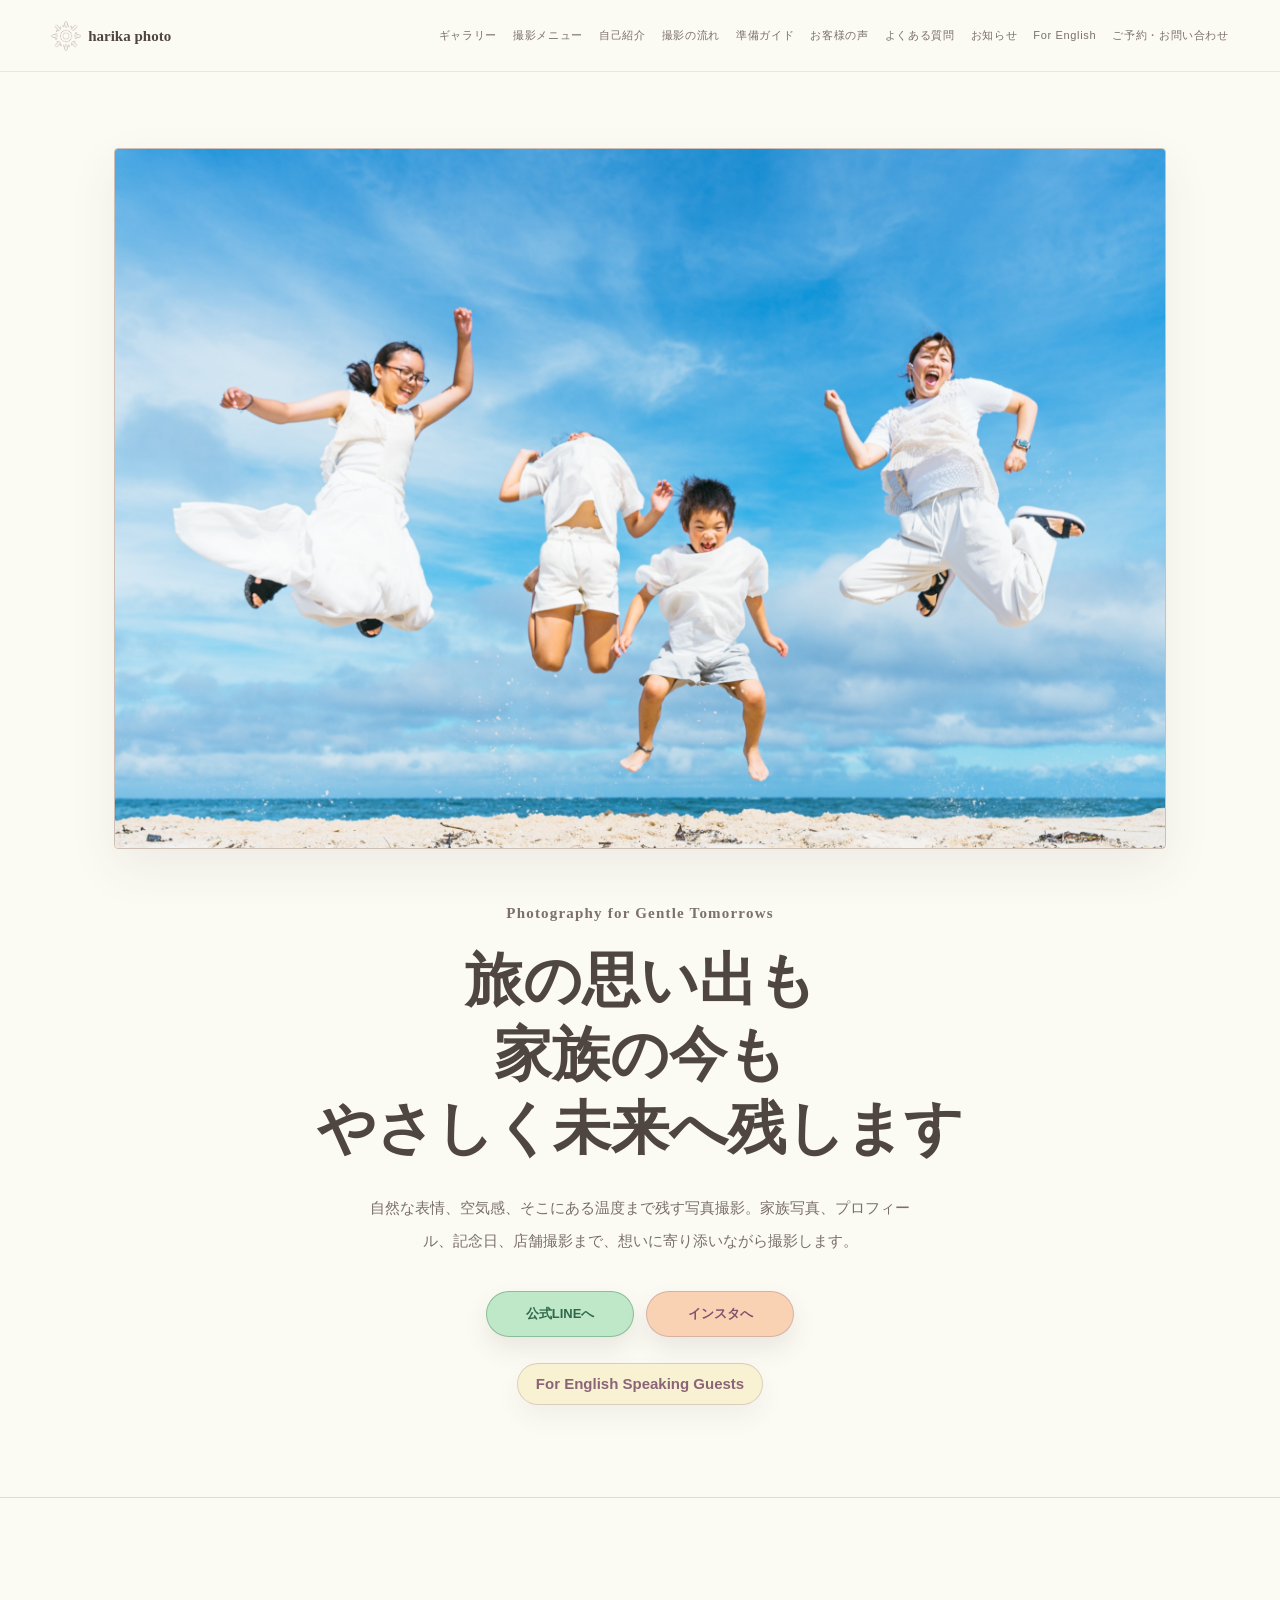
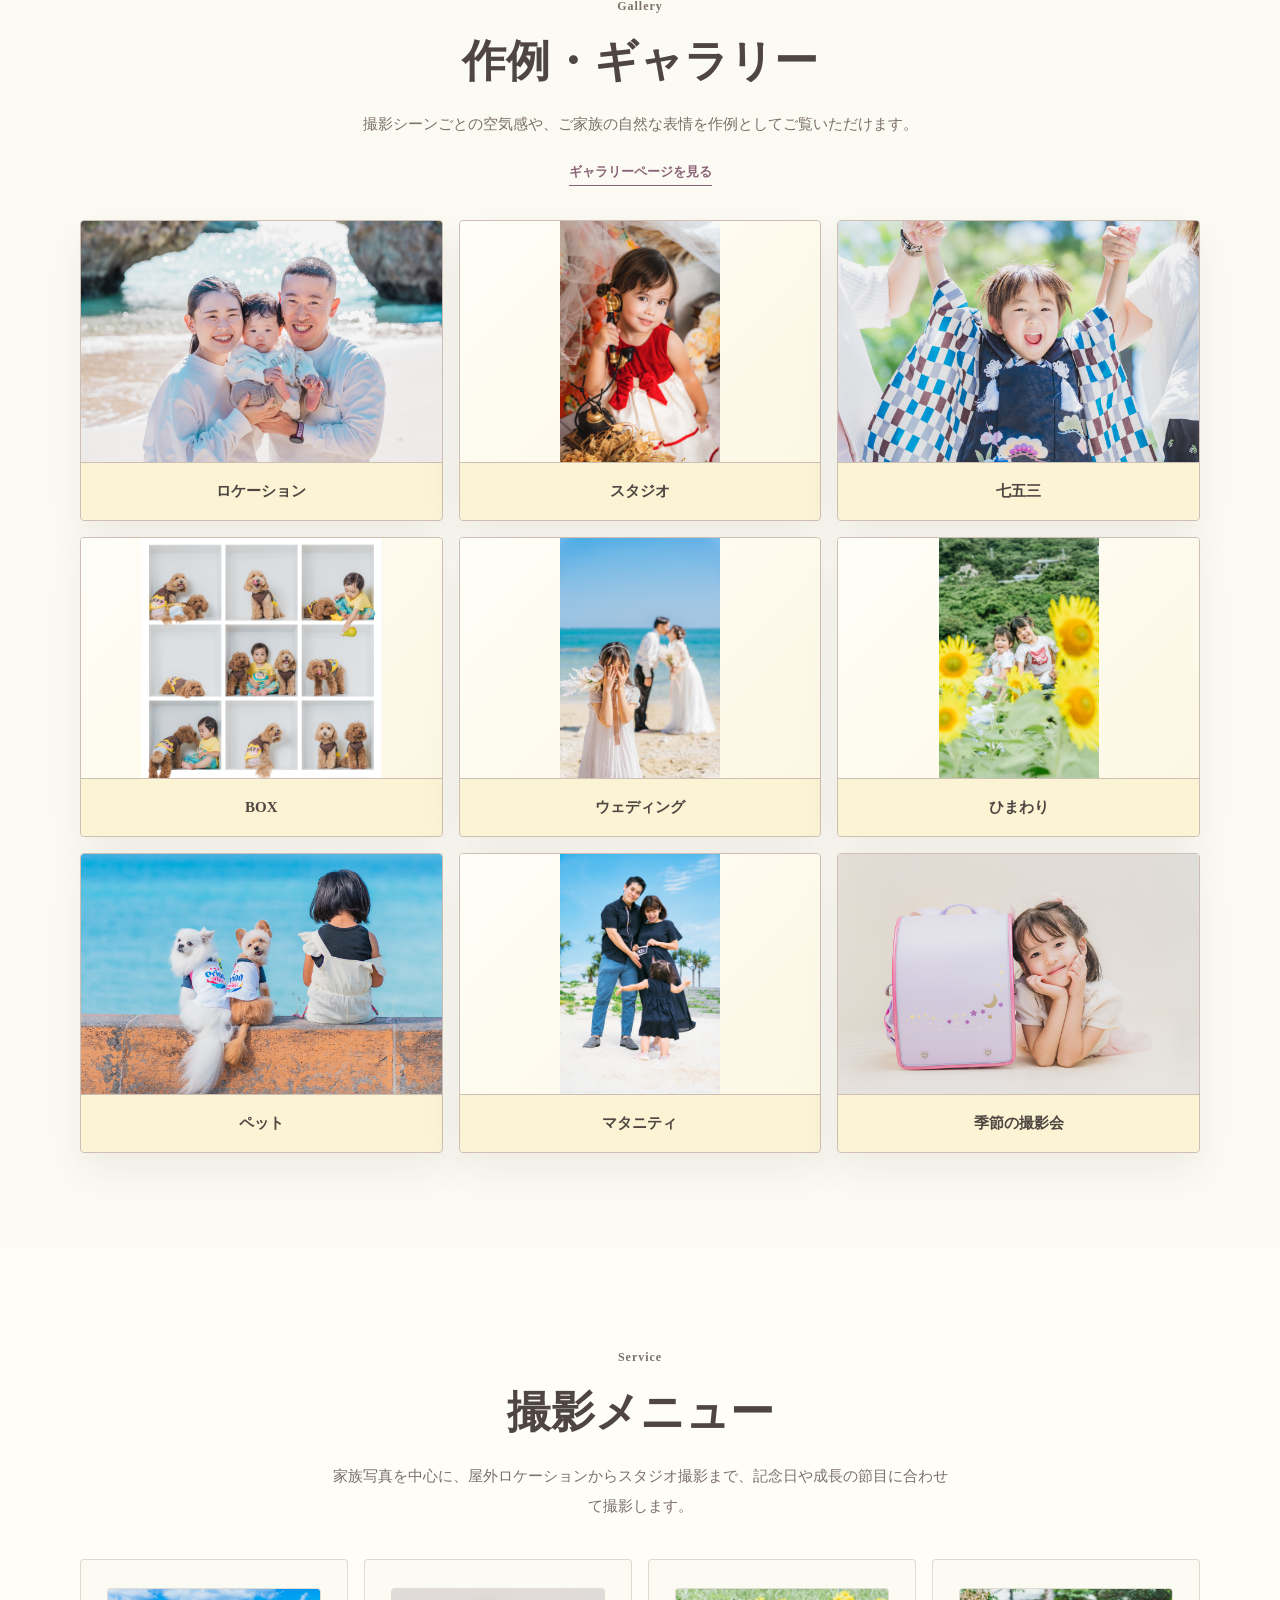
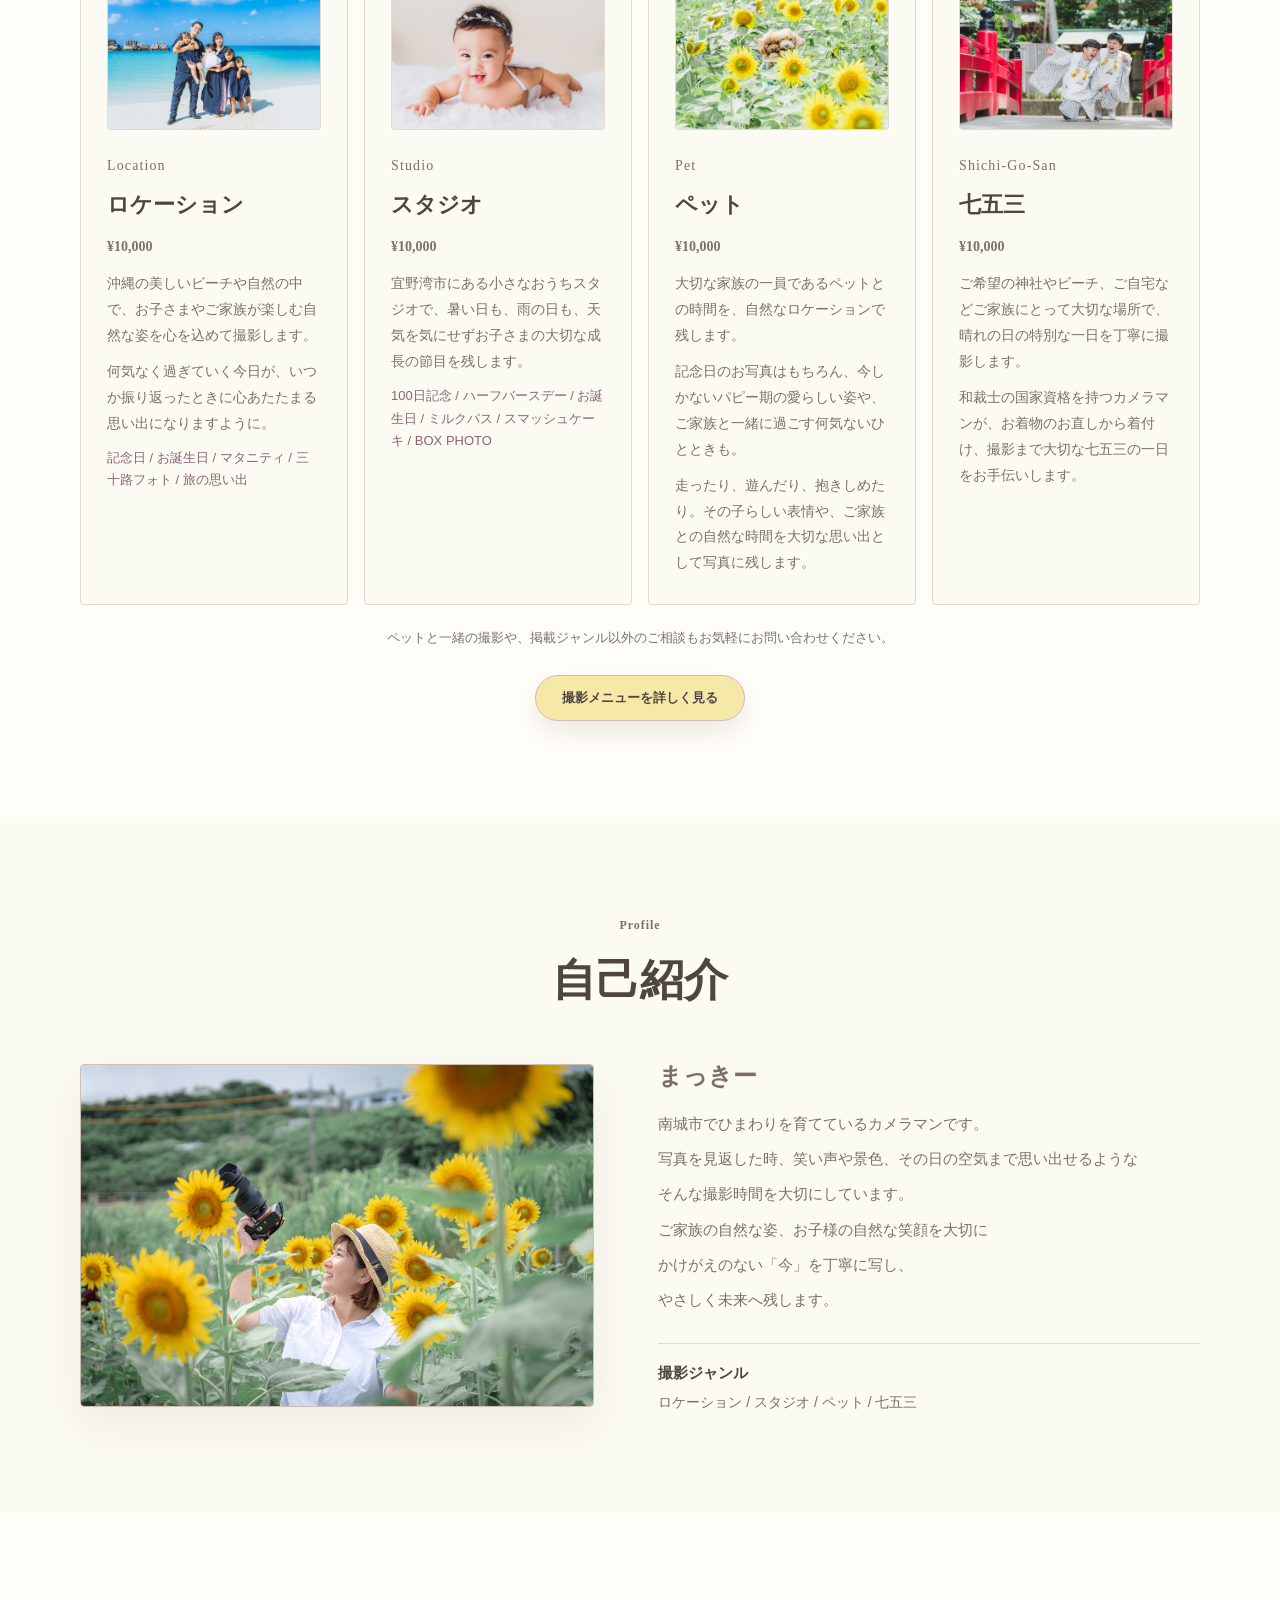
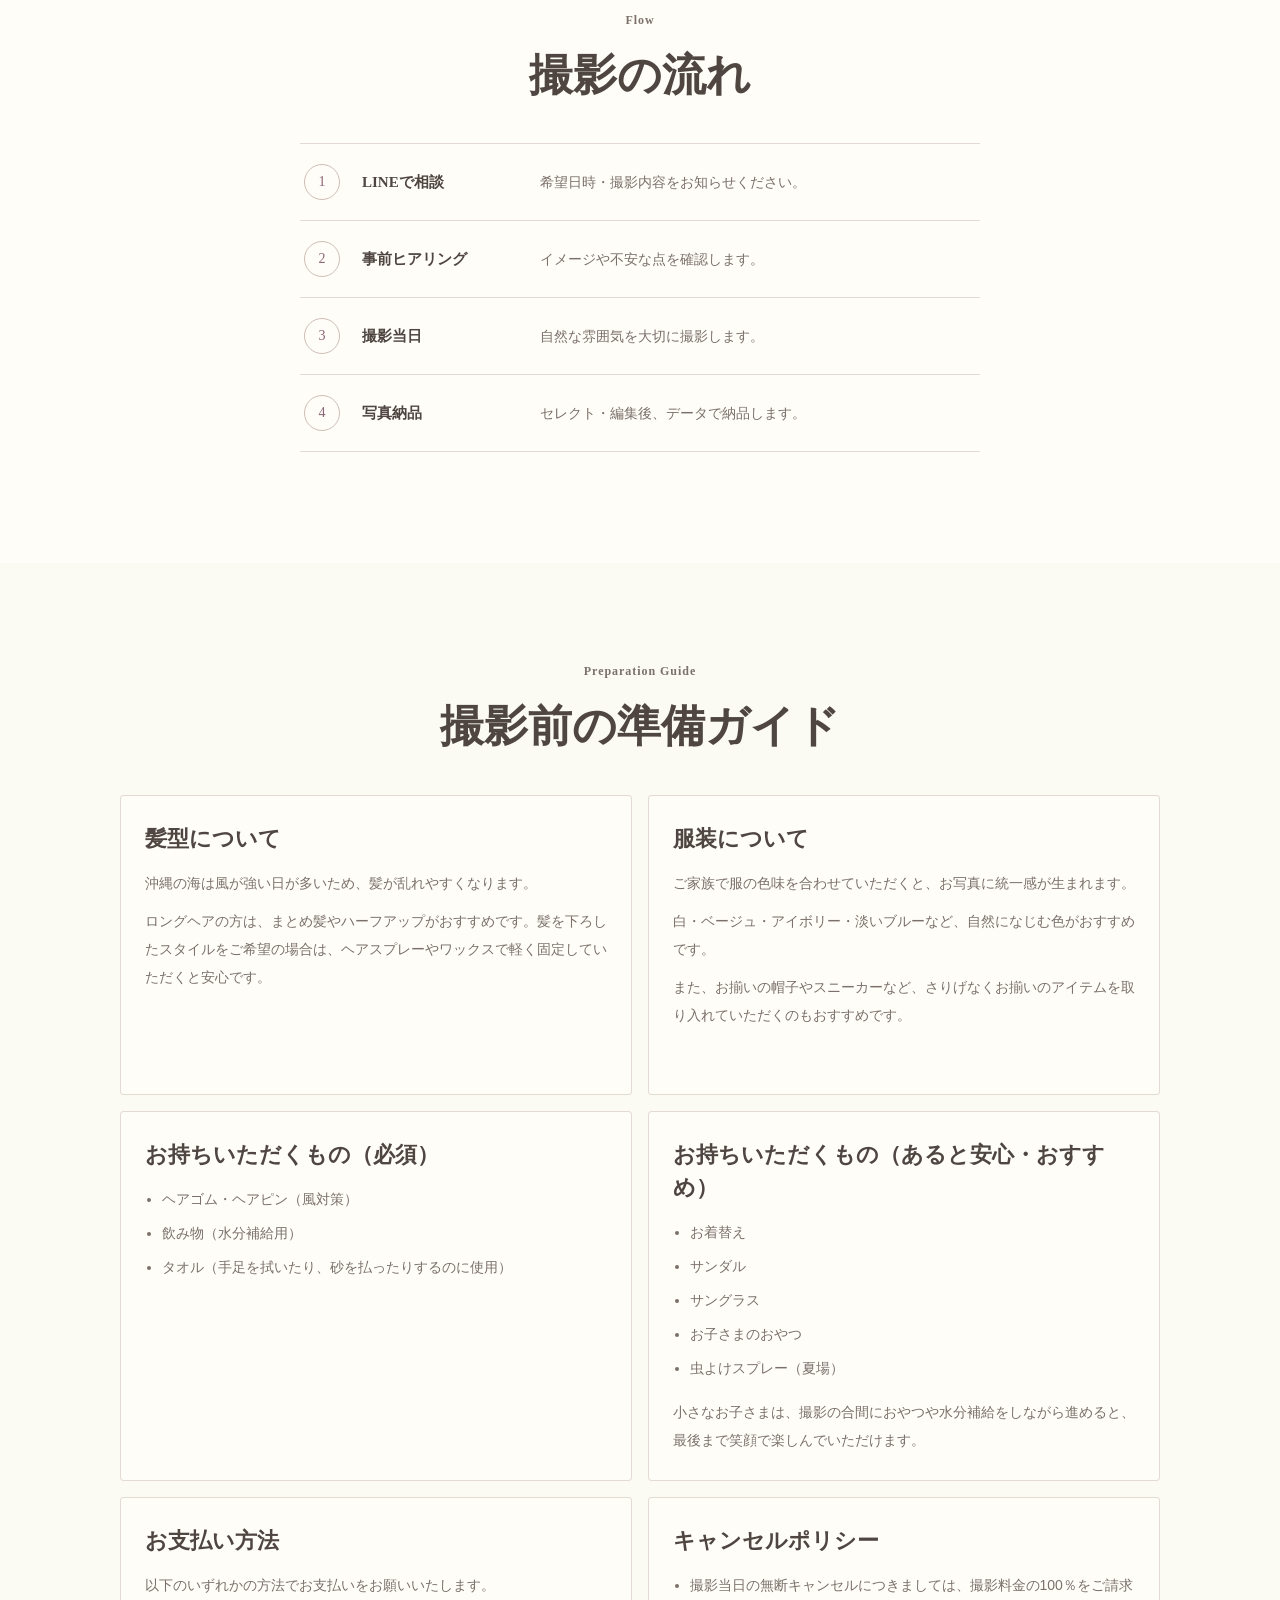
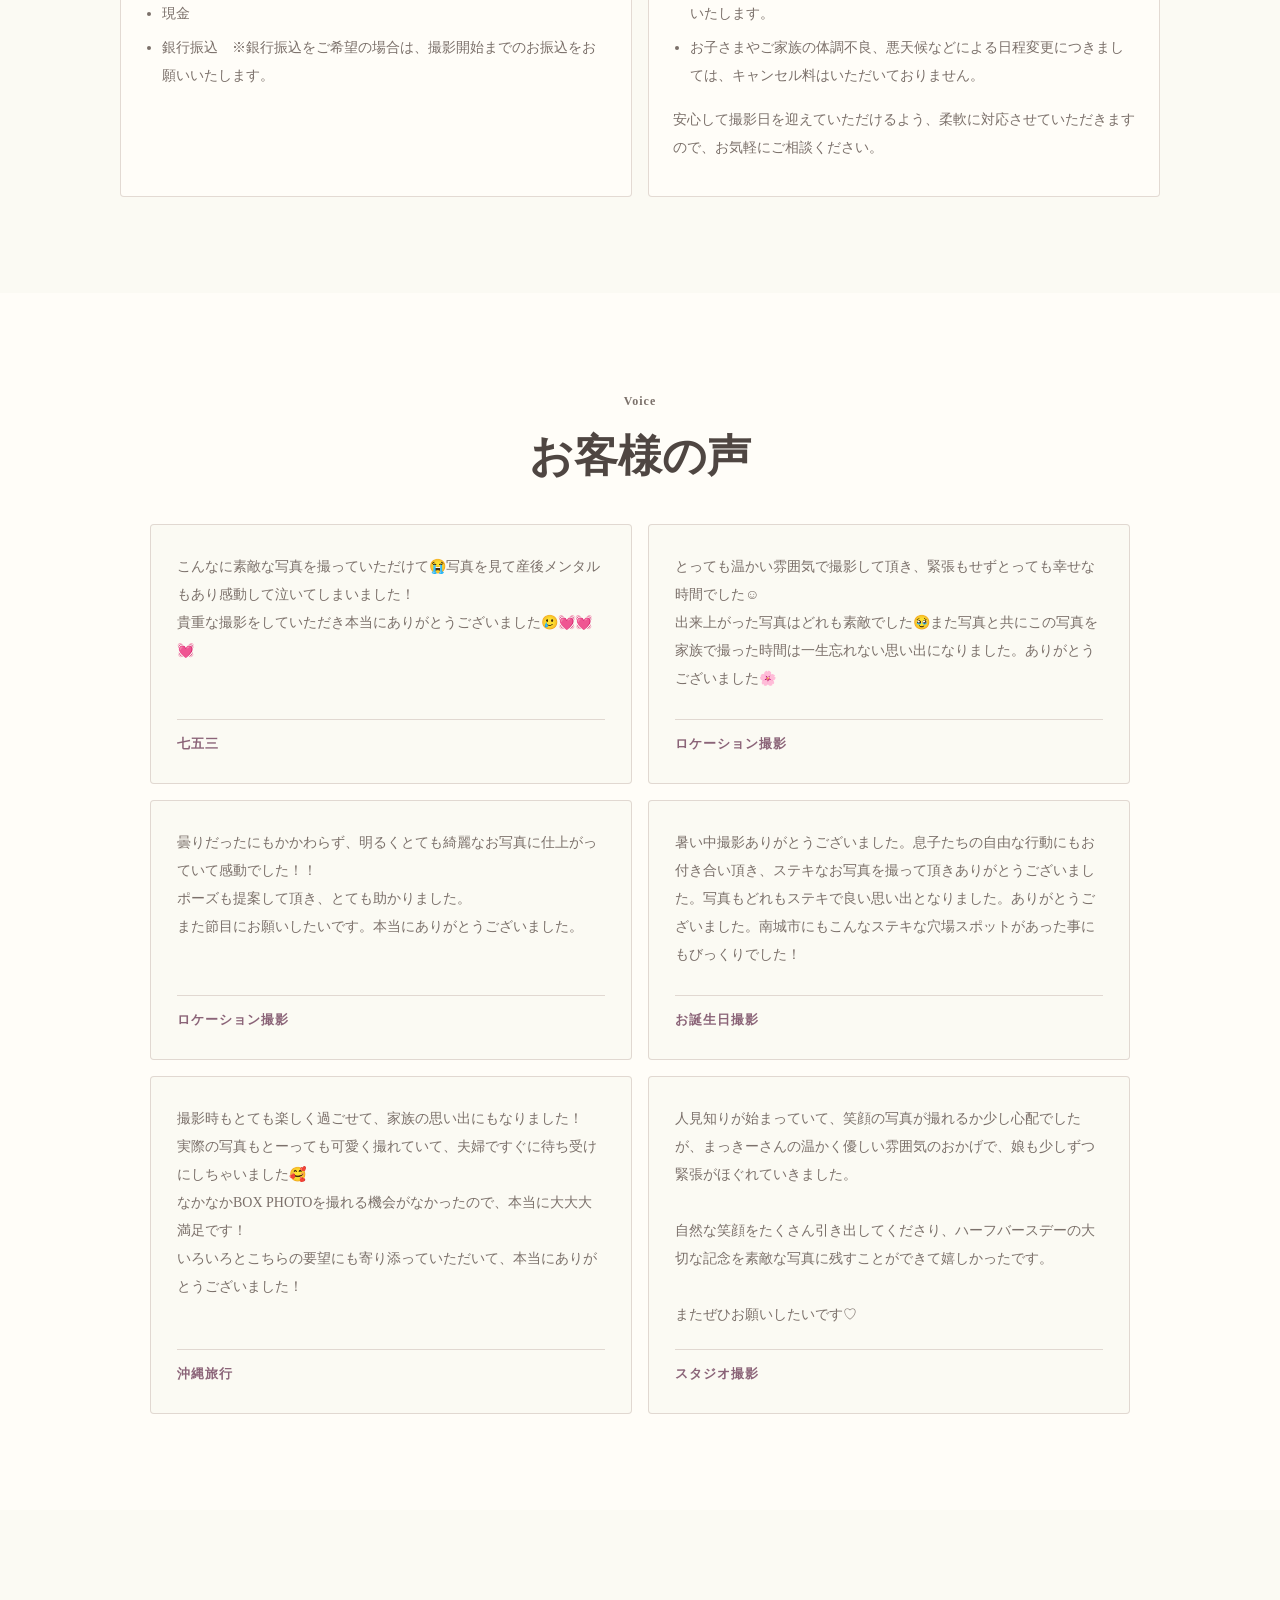
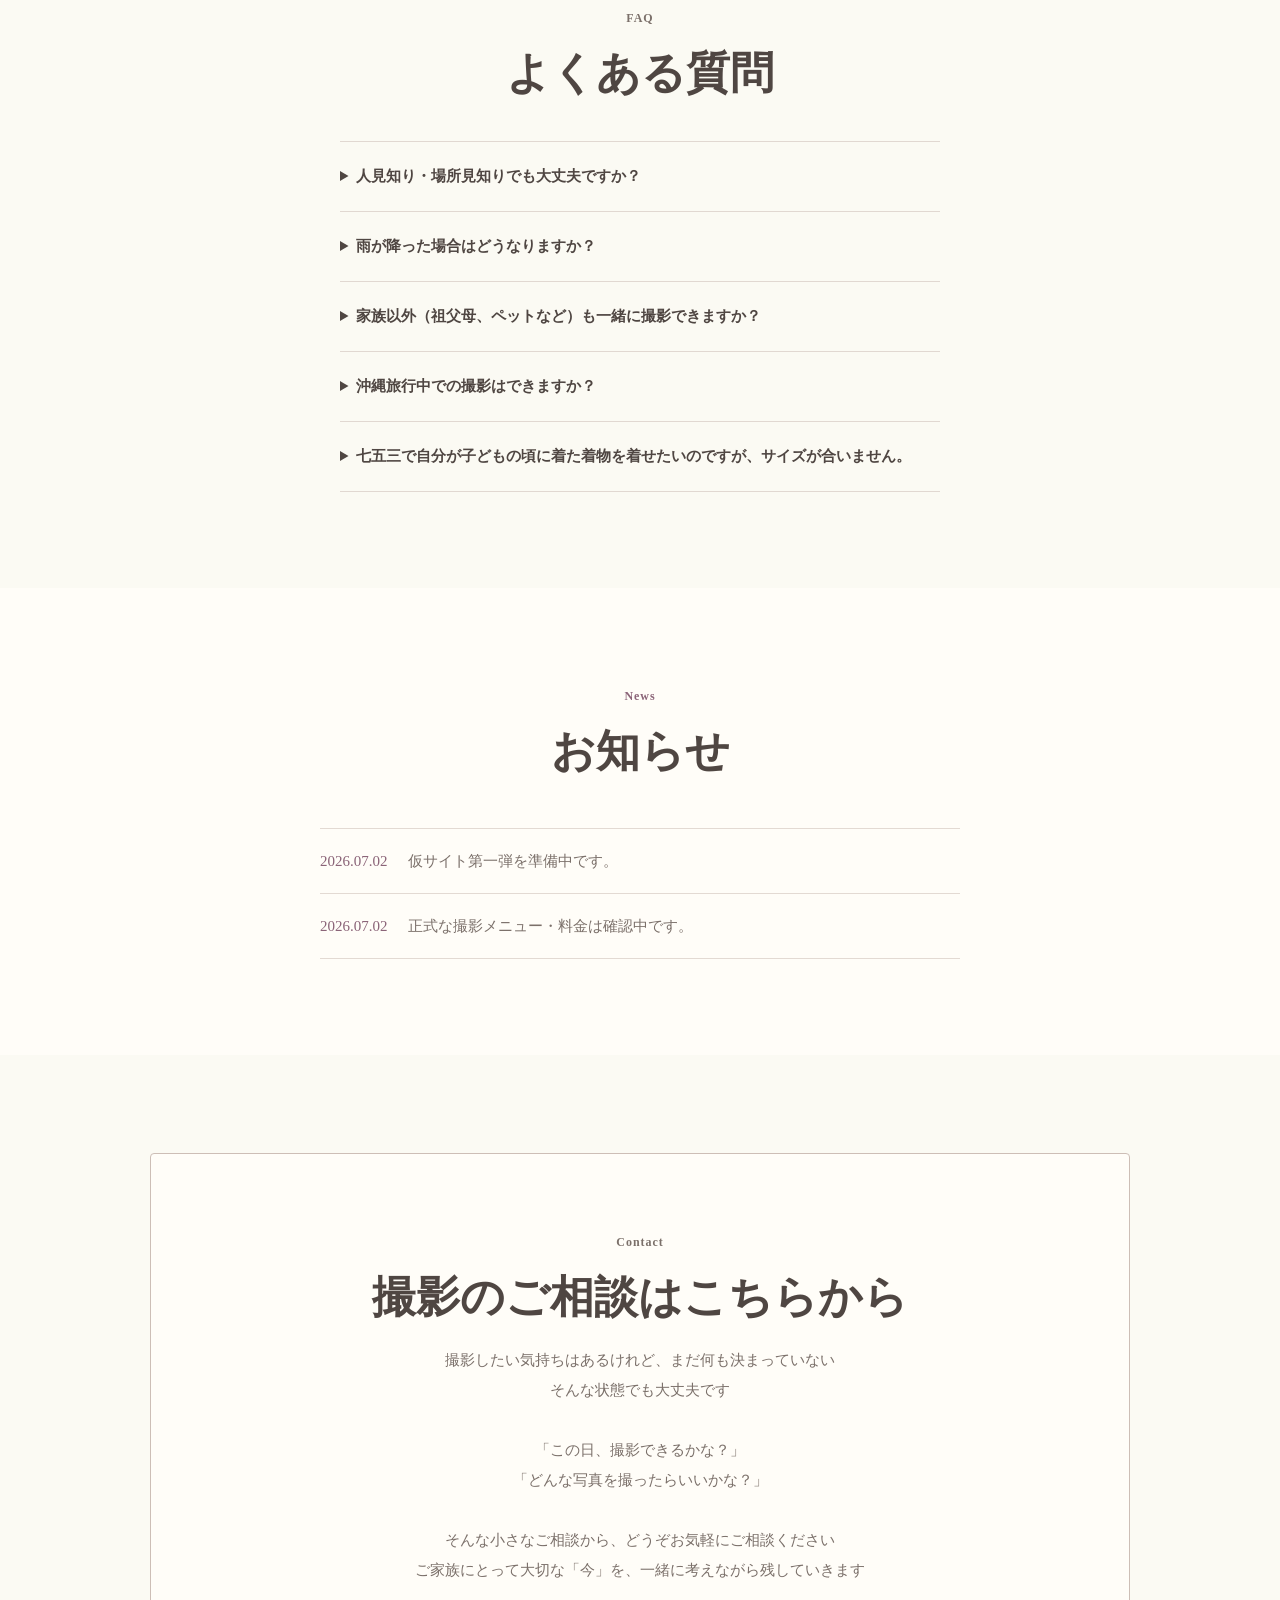
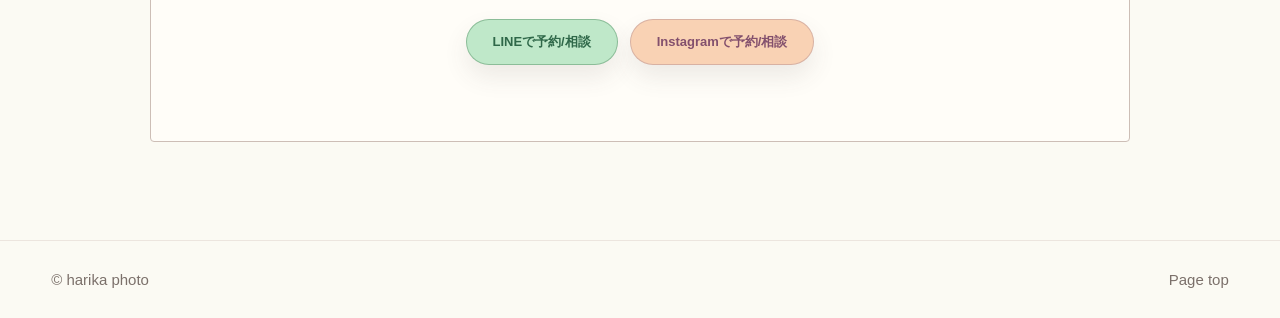
==== index.html @ 864b994b "Refine mobile gallery card shadow" ====
<!DOCTYPE html>
<html lang="ja">
  <head>
    <meta charset="UTF-8" />
    <meta name="viewport" content="width=device-width, initial-scale=1.0" />
    <meta name="description" content="まっきーは、自然な表情と空気感を大切に残すフォトグラファーの仮サイトです。" />
    <meta name="robots" content="noindex, nofollow, noarchive" />
    <title>harika photo | カメラマン仮サイト</title>
    <link rel="stylesheet" href="assets/css/style.css?v=gallery-shadow-20260727" />
  </head>
  <body>
    <header class="site-header">
      <a class="brand" href="index.html" aria-label="トップページへ"><img class="brand-logo" src="assets/images/harika-photo-mark-centered.png" alt="" /><span>harika photo</span></a>
      <button class="nav-toggle" type="button" aria-expanded="false" aria-controls="site-nav"><span></span><span></span></button>
      <nav class="site-nav" id="site-nav">
        <a href="#gallery">ギャラリー</a><a href="#service">撮影メニュー</a><a href="#profile">自己紹介</a><a href="#flow">撮影の流れ</a><a href="#preparation">準備ガイド</a><a href="#voices">お客様の声</a><a href="#faq">よくある質問</a><a href="#news">お知らせ</a><a href="english.html">For English</a><a href="#contact">ご予約・お問い合わせ</a>
      </nav>
    </header>
    <main>
      <section class="hero" id="top">
        <div class="hero-copy">
          <p class="eyebrow">Photography for Gentle Tomorrows</p>
          <h1>旅の思い出も<br />家族の今も<br />やさしく未来へ残します</h1>
          <p>自然な表情、空気感、そこにある温度まで残す写真撮影。家族写真、プロフィール、記念日、店舗撮影まで、想いに寄り添いながら撮影します。</p>
          <div class="hero-actions"><a class="button line-button" href="#contact">公式LINEへ</a><a class="button instagram-button" href="gallery.html">インスタへ</a></div>
          <a class="hero-language-link" href="english.html">For English Speaking Guests</a>
        </div>
        <div class="hero-visual" aria-label="家族が海辺でジャンプしている写真"><div class="photo-frame main-photo"><img class="hero-photo" src="assets/images/hero-top.jpg" alt="青空の下、海辺で家族がジャンプしている写真" /><div class="hero-welcome" aria-hidden="true"><p>harika photoへようこそ</p><span>Welcome to harika photo</span></div></div></div>
      </section>
      <section class="section gallery-preview" id="gallery" aria-labelledby="gallery-title"><div class="gallery-copy"><p class="eyebrow">Gallery</p><h2 id="gallery-title">作例・ギャラリー</h2><p>撮影シーンごとの空気感や、ご家族の自然な表情を作例としてご覧いただけます。</p><a class="text-link" href="gallery.html">ギャラリーページを見る</a></div><div class="gallery-carousel"><button class="carousel-button carousel-button-prev" type="button" aria-label="前の作例を見る" data-gallery-prev><span aria-hidden="true"></span></button><div class="gallery-grid" data-gallery-carousel><article class="gallery-card"><div class="gallery-photo"><img src="assets/images/gallery-location-01.jpg" alt="海辺で家族が寄り添っているロケーション撮影の作例写真" width="1200" height="800" loading="lazy" decoding="async" /></div><p class="gallery-card-label">ロケーション</p></article><article class="gallery-card"><div class="gallery-photo"><img src="assets/images/gallery-studio-01.jpg" alt="スタジオで子どもが赤い衣装を着て電話を持っている作例写真" width="800" height="1200" loading="lazy" decoding="async" /></div><p class="gallery-card-label">スタジオ</p></article><article class="gallery-card"><div class="gallery-photo"><img src="assets/images/gallery-shichigosan-01.jpg" alt="七五三の着物姿の子どもが笑っている作例写真" width="1200" height="800" loading="lazy" decoding="async" /></div><p class="gallery-card-label">七五三</p></article><article class="gallery-card"><div class="gallery-photo"><img src="assets/images/gallery-box-01.jpg" alt="BOX PHOTOで子どもと犬が並んでいる作例写真" width="1200" height="1200" loading="lazy" decoding="async" /></div><p class="gallery-card-label">BOX</p></article><article class="gallery-card"><div class="gallery-photo"><img src="assets/images/gallery-wedding-01.jpg" alt="海辺でウェディング撮影をしている作例写真" width="800" height="1200" loading="lazy" decoding="async" /></div><p class="gallery-card-label">ウェディング</p></article><article class="gallery-card"><div class="gallery-photo"><img src="assets/images/gallery-sunflower-01.jpg" alt="ひまわり畑で子どもたちが笑っている作例写真" width="800" height="1200" loading="lazy" decoding="async" /></div><p class="gallery-card-label">ひまわり</p></article><article class="gallery-card"><div class="gallery-photo"><img src="assets/images/gallery-pet-01.jpg" alt="海辺で子どもと犬が並んでいるペット撮影の作例写真" width="1200" height="800" loading="lazy" decoding="async" /></div><p class="gallery-card-label">ペット</p></article><article class="gallery-card"><div class="gallery-photo"><img src="assets/images/gallery-maternity-01.jpg" alt="海辺で家族がマタニティフォトを撮影している作例写真" width="800" height="1200" loading="lazy" decoding="async" /></div><p class="gallery-card-label">マタニティ</p></article><article class="gallery-card"><div class="gallery-photo"><img src="assets/images/gallery-season-01.jpg" alt="ランドセルと一緒に子どもが写っている季節の撮影会の作例写真" width="1200" height="800" loading="lazy" decoding="async" /></div><p class="gallery-card-label">季節の撮影会</p></article></div><button class="carousel-button carousel-button-next" type="button" aria-label="次の作例を見る" data-gallery-next><span aria-hidden="true"></span></button></div></section>
      <section class="section" id="service" aria-labelledby="service-title"><div class="section-heading narrow"><p class="eyebrow">Service</p><h2 id="service-title">撮影メニュー</h2><p>家族写真を中心に、屋外ロケーションからスタジオ撮影まで、記念日や成長の節目に合わせて撮影します。</p></div><div class="service-carousel"><button class="carousel-button carousel-button-prev" type="button" aria-label="前の撮影メニューを見る" data-carousel-prev><span aria-hidden="true"></span></button><div class="card-grid service-grid" data-service-carousel><article class="service-card"><div class="service-photo"><img src="assets/images/service-location.jpg" alt="沖縄の海辺で家族が並んでいるロケーション撮影の写真" width="1000" height="666" loading="lazy" decoding="async" /></div><p class="service-label">Location</p><h3>ロケーション</h3><p class="service-card-price">¥10,000</p><div class="service-card-copy"><p>沖縄の美しいビーチや自然の中で、お子さまやご家族が楽しむ自然な姿を心を込めて撮影します。</p><p>何気なく過ぎていく今日が、いつか振り返ったときに心あたたまる思い出になりますように。</p><p class="service-card-keywords">記念日 / お誕生日 / マタニティ / 三十路フォト / 旅の思い出</p></div></article><article class="service-card"><div class="service-photo"><img src="assets/images/service-studio.jpg" alt="白い背景で赤ちゃんが笑っているスタジオ撮影の写真" width="1000" height="666" loading="lazy" decoding="async" /></div><p class="service-label">Studio</p><h3>スタジオ</h3><p class="service-card-price">¥10,000</p><div class="service-card-copy"><p>宜野湾市にある小さなおうちスタジオで、暑い日も、雨の日も、天気を気にせずお子さまの大切な成長の節目を残します。</p><p class="service-card-keywords">100日記念 / ハーフバースデー / お誕生日 / ミルクバス / スマッシュケーキ / BOX PHOTO</p></div></article><article class="service-card"><div class="service-photo"><img src="assets/images/service-pet.jpg" alt="ひまわり畑で犬が寄り添っているペット撮影の写真" width="1000" height="666" loading="lazy" decoding="async" /></div><p class="service-label">Pet</p><h3>ペット</h3><p class="service-card-price">¥10,000</p><div class="service-card-copy"><p>大切な家族の一員であるペットとの時間を、自然なロケーションで残します。</p><p>記念日のお写真はもちろん、今しかないパピー期の愛らしい姿や、ご家族と一緒に過ごす何気ないひとときも。</p><p>走ったり、遊んだり、抱きしめたり。その子らしい表情や、ご家族との自然な時間を大切な思い出として写真に残します。</p></div></article><article class="service-card"><div class="service-photo"><img src="assets/images/service-shichigosan.jpg" alt="赤い橋で着物姿の子どもたちが笑っている七五三撮影の写真" width="1000" height="666" loading="lazy" decoding="async" /></div><p class="service-label">Shichi-Go-San</p><h3>七五三</h3><p class="service-card-price">¥10,000</p><div class="service-card-copy"><p>ご希望の神社やビーチ、ご自宅などご家族にとって大切な場所で、晴れの日の特別な一日を丁寧に撮影します。</p><p>和裁士の国家資格を持つカメラマンが、お着物のお直しから着付け、撮影まで大切な七五三の一日をお手伝いします。</p></div></article></div><button class="carousel-button carousel-button-next" type="button" aria-label="次の撮影メニューを見る" data-carousel-next><span aria-hidden="true"></span></button></div><p class="service-note">ペットと一緒の撮影や、掲載ジャンル以外のご相談もお気軽にお問い合わせください。</p><div class="section-action"><a class="button menu-detail-button" href="menu.html">撮影メニューを詳しく見る</a></div></section>
      <section class="section profile-section" id="profile" aria-labelledby="profile-title"><div class="section-heading narrow"><p class="eyebrow">Profile</p><h2 id="profile-title">自己紹介</h2></div><div class="profile-body"><div class="soft-image profile-photo"><img src="assets/images/profile-photo.jpg" alt="ひまわり畑でカメラを構えるまっきーさん" /></div><div class="profile-copy"><p class="profile-name">まっきー</p><p>南城市でひまわりを育てているカメラマンです。<br /><br />写真を見返した時、笑い声や景色、その日の空気まで思い出せるような<br />そんな撮影時間を大切にしています。<br /><br />ご家族の自然な姿、お子様の自然な笑顔を大切に<br />かけがえのない「今」を丁寧に写し、<br />やさしく未来へ残します。</p><dl class="profile-list"><div><dt>撮影ジャンル</dt><dd>ロケーション / スタジオ / ペット / 七五三</dd></div></dl></div></div></section>
      <section class="section flow" id="flow" aria-labelledby="flow-title"><div class="section-heading narrow"><p class="eyebrow">Flow</p><h2 id="flow-title">撮影の流れ</h2></div><ol class="flow-list"><li><span>1</span><strong>LINEで相談</strong><p>希望日時・撮影内容をお知らせください。</p></li><li><span>2</span><strong>事前ヒアリング</strong><p>イメージや不安な点を確認します。</p></li><li><span>3</span><strong>撮影当日</strong><p>自然な雰囲気を大切に撮影します。</p></li><li><span>4</span><strong>写真納品</strong><p>セレクト・編集後、データで納品します。</p></li></ol></section>
      <section class="section preparation" id="preparation" aria-labelledby="preparation-title"><div class="section-heading narrow"><p class="eyebrow">Preparation Guide</p><h2 id="preparation-title">撮影前の準備ガイド</h2></div><div class="preparation-grid"><article class="preparation-card"><h3>髪型について</h3><p>沖縄の海は風が強い日が多いため、髪が乱れやすくなります。</p><p>ロングヘアの方は、まとめ髪やハーフアップがおすすめです。髪を下ろしたスタイルをご希望の場合は、ヘアスプレーやワックスで軽く固定していただくと安心です。</p></article><article class="preparation-card"><h3>服装について</h3><p>ご家族で服の色味を合わせていただくと、お写真に統一感が生まれます。</p><p>白・ベージュ・アイボリー・淡いブルーなど、自然になじむ色がおすすめです。</p><p>また、お揃いの帽子やスニーカーなど、さりげなくお揃いのアイテムを取り入れていただくのもおすすめです。</p></article><article class="preparation-card preparation-card-desktop"><h3>お持ちいただくもの（必須）</h3><ul><li>ヘアゴム・ヘアピン（風対策）</li><li>飲み物（水分補給用）</li><li>タオル（手足を拭いたり、砂を払ったりするのに使用）</li></ul></article><article class="preparation-card preparation-card-desktop"><h3>お持ちいただくもの（あると安心・おすすめ）</h3><ul><li>お着替え</li><li>サンダル</li><li>サングラス</li><li>お子さまのおやつ</li><li>虫よけスプレー（夏場）</li></ul><p class="preparation-note">小さなお子さまは、撮影の合間におやつや水分補給をしながら進めると、最後まで笑顔で楽しんでいただけます。</p></article><article class="preparation-card preparation-card-mobile"><h3>お持ちいただくもの</h3><h4>【必須】</h4><ul><li>ヘアゴム・ヘアピン（風対策）</li><li>飲み物（水分補給用）</li><li>タオル（手足を拭いたり、砂を払ったりするのに使用）</li></ul><h4>【あると安心・おすすめ】</h4><ul><li>お着替え</li><li>サンダル</li><li>サングラス</li><li>お子さまのおやつ</li><li>虫よけスプレー（夏場）</li></ul><p class="preparation-note">小さなお子さまは、撮影の合間におやつや水分補給をしながら進めると、最後まで笑顔で楽しんでいただけます。</p></article><article class="preparation-card"><h3>お支払い方法</h3><p>以下のいずれかの方法でお支払いをお願いいたします。</p><ul><li>現金</li><li>銀行振込　※銀行振込をご希望の場合は、撮影開始までのお振込をお願いいたします。</li></ul></article><article class="preparation-card"><h3>キャンセルポリシー</h3><ul><li>撮影当日の無断キャンセルにつきましては、撮影料金の100％をご請求いたします。</li><li>お子さまやご家族の体調不良、悪天候などによる日程変更につきましては、キャンセル料はいただいておりません。</li></ul><p class="preparation-note">安心して撮影日を迎えていただけるよう、柔軟に対応させていただきますので、お気軽にご相談ください。</p></article></div></section>
      <section class="section voices" id="voices" aria-labelledby="voices-title"><div class="section-heading narrow"><p class="eyebrow">Voice</p><h2 id="voices-title">お客様の声</h2></div><div class="voice-carousel"><button class="carousel-button carousel-button-prev" type="button" aria-label="前のお客様の声を見る" data-voice-prev><span aria-hidden="true"></span></button><div class="voice-grid" data-voice-carousel><article class="voice-card"><p>こんなに素敵な写真を撮っていただけて😭写真を見て産後メンタルもあり感動して泣いてしまいました！<br />貴重な撮影をしていただき本当にありがとうございました🥲💓💓💓</p><div class="voice-category">七五三</div></article><article class="voice-card"><p>とっても温かい雰囲気で撮影して頂き、緊張もせずとっても幸せな時間でした☺️<br />出来上がった写真はどれも素敵でした🥹また写真と共にこの写真を家族で撮った時間は一生忘れない思い出になりました。ありがとうございました🌸</p><div class="voice-category">ロケーション撮影</div></article><article class="voice-card"><p>曇りだったにもかかわらず、明るくとても綺麗なお写真に仕上がっていて感動でした！！<br />ポーズも提案して頂き、とても助かりました。<br />また節目にお願いしたいです。本当にありがとうございました。</p><div class="voice-category">ロケーション撮影</div></article><article class="voice-card"><p>暑い中撮影ありがとうございました。息子たちの自由な行動にもお付き合い頂き、ステキなお写真を撮って頂きありがとうございました。写真もどれもステキで良い思い出となりました。ありがとうございました。南城市にもこんなステキな穴場スポットがあった事にもびっくりでした！</p><div class="voice-category">お誕生日撮影</div></article><article class="voice-card"><p>撮影時もとても楽しく過ごせて、家族の思い出にもなりました！<br />実際の写真もとーっても可愛く撮れていて、夫婦ですぐに待ち受けにしちゃいました🥰<br />なかなかBOX PHOTOを撮れる機会がなかったので、本当に大大大満足です！<br />いろいろとこちらの要望にも寄り添っていただいて、本当にありがとうございました！</p><div class="voice-category">沖縄旅行</div></article><article class="voice-card"><p>人見知りが始まっていて、笑顔の写真が撮れるか少し心配でしたが、まっきーさんの温かく優しい雰囲気のおかげで、娘も少しずつ緊張がほぐれていきました。<br /><br />自然な笑顔をたくさん引き出してくださり、ハーフバースデーの大切な記念を素敵な写真に残すことができて嬉しかったです。<br /><br />またぜひお願いしたいです♡</p><div class="voice-category">スタジオ撮影</div></article></div><button class="carousel-button carousel-button-next" type="button" aria-label="次のお客様の声を見る" data-voice-next><span aria-hidden="true"></span></button></div></section>
      <section class="section faq" id="faq" aria-labelledby="faq-title"><div class="section-heading narrow"><p class="eyebrow">FAQ</p><h2 id="faq-title">よくある質問</h2></div><details><summary>人見知り・場所見知りでも大丈夫ですか？</summary><p>もちろんです。<br />お子さまのペースを大切にしながら、遊んだりお話ししたりして、自然と笑顔になれる時間を一緒に過ごします。カメラマン自身も3人の母なのでご安心してお任せください。</p></details><details><summary>雨が降った場合はどうなりますか？</summary><p>天候を確認しながら、ご相談の上で日程変更または撮影場所をご提案いたします。沖縄の天気は変わりやすいため、前日〜当日に最終判断をしています</p></details><details><summary>家族以外（祖父母、ペットなど）も一緒に撮影できますか？</summary><p>もちろんです。<br />ご家族皆さまで過ごす時間も、大切な思い出です。<br />ご家族らしい、自然な時間　表情を、心を込めて撮影いたします。</p></details><details><summary>沖縄旅行中での撮影はできますか？</summary><p>もちろんです。<br />ご旅行中の急なご依頼も<br />旅行を計画中の段階でも お気軽にご相談ください。<br />ご旅行の時期やスケジュールに合わせて、おすすめの撮影時間やロケーションをご提案いたします。</p></details><details><summary>七五三で自分が子どもの頃に着た着物を着せたいのですが、サイズが合いません。</summary><p>お母さまやご家族が大切に受け継いできたお着物を、お子さまにも着ていただけるよう、和裁士の国家資格を持つカメラマンがお着物のお直しからサポートいたします。<br />思い出の詰まった一着で、特別な七五三を迎えられるよう心を込めてお手伝いします。</p></details></section>
      <section class="section news" id="news" aria-labelledby="news-title"><div><p class="eyebrow">News</p><h2 id="news-title">お知らせ</h2></div><ul class="news-list"><li><time datetime="2026-07-02">2026.07.02</time><span>仮サイト第一弾を準備中です。</span></li><li><time datetime="2026-07-02">2026.07.02</time><span>正式な撮影メニュー・料金は確認中です。</span></li></ul></section>
      <section class="contact" id="contact" aria-labelledby="contact-title"><div class="contact-panel"><p class="eyebrow">Contact</p><h2 id="contact-title">撮影のご相談はこちらから</h2><p class="contact-text-desktop">撮影したい気持ちはあるけれど、まだ何も決まっていない<br />そんな状態でも大丈夫です<br /><br />「この日、撮影できるかな？」<br />「どんな写真を撮ったらいいかな？」<br /><br />そんな小さなご相談から、どうぞお気軽にご相談ください<br />ご家族にとって大切な「今」を、一緒に考えながら残していきます</p><p class="contact-text-mobile">撮影したい気持ちはあるけれど、<br />まだ何も決まっていない<br />そんな状態でも大丈夫です<br /><br />「この日、撮影できるかな？」<br />「どんな写真を撮ったらいいかな？」<br /><br />そんな小さなご相談から、<br />どうぞお気軽にご相談ください<br />ご家族にとって大切な「今」を、<br />一緒に考えながら残していきます</p><div class="contact-actions"><a class="button line-button" href="#" aria-disabled="true">LINEで予約/相談</a><a class="button instagram-button" href="#" aria-disabled="true">Instagramで予約/相談</a></div></div></section>
    </main>
    <footer class="site-footer"><p>&copy; harika photo</p><a href="#top">Page top</a></footer>
    <script src="assets/js/main.js?v=gallery-full-20260727"></script>
  </body>
</html>
---- assets/css/style.css ----
:root {
  --cream: #fbfaf3;
  --paper: #fffdf8;
  --ink: #4f4642;
  --muted: #7b706a;
  --plum: #8b6478;
  --sage: #a8b89a;
  --honey: #f6e9a8;
  --line: #cdbeb6;
  --soft-line: rgba(205, 190, 182, 0.55);
  --shadow: 0 18px 48px rgba(79, 70, 66, 0.08);
  --radius: 4px;
  --sans: "Helvetica Neue", Arial, "Hiragino Sans", "Yu Gothic", sans-serif;
  --serif: "Yu Mincho", "Hiragino Mincho ProN", "YuMincho", "Times New Roman", serif;
}

* {
  box-sizing: border-box;
}

html {
  scroll-behavior: smooth;
}

body {
  margin: 0;
  overflow-x: hidden;
  color: var(--ink);
  background: var(--cream);
  font-family: var(--sans);
  font-size: 15px;
  line-height: 2;
}

a {
  color: inherit;
  text-decoration: none;
}

img {
  display: block;
  max-width: 100%;
}

.site-header {
  position: sticky;
  top: 0;
  z-index: 20;
  display: flex;
  align-items: center;
  justify-content: space-between;
  gap: 20px;
  min-height: 72px;
  padding: 16px clamp(18px, 4vw, 54px);
  background: rgba(251, 250, 243, 0.94);
  border-bottom: 1px solid rgba(205, 190, 182, 0.35);
  backdrop-filter: blur(16px);
}

.brand {
  display: inline-flex;
  align-items: center;
  gap: 7px;
  color: var(--ink);
  font-family: var(--serif);
  font-size: 15px;
  font-weight: 600;
}

.brand-logo {
  width: 30px;
  height: 30px;
  object-fit: contain;
  display: block;
  flex: 0 0 auto;
}

.site-nav {
  display: flex;
  align-items: center;
  gap: clamp(10px, 1.25vw, 18px);
  color: var(--muted);
  font-size: 11px;
  line-height: 1.4;
  letter-spacing: 0.06em;
}

.nav-cta {
  padding: 0;
  color: inherit;
  background: transparent;
  border: 0;
  border-radius: 0;
}

.nav-toggle {
  display: none;
  width: 42px;
  height: 42px;
  border: 0;
  background: transparent;
}

.nav-toggle span {
  display: block;
  width: 18px;
  height: 1px;
  margin: 6px auto;
  background: var(--ink);
}

.hero,
.section,
.page-hero {
  max-width: 1180px;
  margin: 0 auto;
}

.hero {
  display: grid;
  grid-template-columns: 1fr;
  gap: clamp(28px, 4vw, 48px);
  min-height: auto;
  padding: clamp(42px, 6vw, 76px) clamp(20px, 5vw, 70px) clamp(58px, 8vw, 92px);
}

.hero-copy {
  width: min(100%, 760px);
  max-width: 760px;
  margin-right: auto;
  margin-left: auto;
  text-align: center;
}

.eyebrow {
  margin: 0 0 14px;
  color: var(--plum);
  font-family: var(--serif);
  font-size: 12px;
  font-weight: 600;
  letter-spacing: 0.08em;
}

h1,
h2,
h3,
p {
  margin-top: 0;
}

h1,
h2 {
  color: var(--ink);
  font-family: var(--serif);
  font-weight: 600;
  letter-spacing: 0;
}

h1 {
  margin-bottom: 26px;
  font-size: clamp(36px, 5vw, 58px);
  line-height: 1.28;
}

h2 {
  margin-bottom: 18px;
  font-size: clamp(28px, 3.6vw, 44px);
  line-height: 1.35;
}

h3 {
  margin-bottom: 12px;
  color: var(--ink);
  font-family: var(--serif);
  font-size: 22px;
  font-weight: 600;
  line-height: 1.5;
}

p {
  margin-bottom: 0;
}

.hero-copy p {
  max-width: 560px;
  margin-right: auto;
  margin-left: auto;
  color: var(--muted);
  font-size: 15px;
  line-height: 2.15;
  overflow-wrap: anywhere;
}

.hero-actions {
  display: flex;
  flex-wrap: wrap;
  justify-content: center;
  gap: 12px;
  margin-top: 34px;
}

.button {
  display: inline-flex;
  align-items: center;
  justify-content: center;
  min-height: 46px;
  padding: 11px 26px;
  border: 1px solid var(--line);
  border-radius: 999px;
  font-size: 13px;
  font-weight: 600;
  line-height: 1.35;
}

.hero-actions .button {
  min-width: 148px;
}

.hero-language-link {
  display: inline-flex;
  align-items: center;
  justify-content: center;
  margin-top: 26px;
  padding: 8px 18px;
  color: var(--plum);
  font-size: 15px;
  font-weight: 600;
  line-height: 1.6;
  background: rgba(246, 233, 168, 0.44);
  border: 1px solid rgba(205, 190, 182, 0.72);
  border-radius: 999px;
  box-shadow: 0 12px 24px rgba(79, 70, 66, 0.06);
}

.button.primary {
  color: var(--ink);
  background: var(--honey);
}

.button.secondary {
  color: var(--muted);
  background: var(--paper);
}

.button.line-button,
.button.instagram-button,
.button.menu-detail-button {
  box-shadow: 0 12px 24px rgba(79, 70, 66, 0.1);
}

.button.line-button {
  color: #2f6849;
  background: #bfe8c9;
  border-color: rgba(83, 143, 98, 0.48);
}

.button.instagram-button {
  color: #83506d;
  background: #f9d2b4;
  border-color: rgba(139, 100, 120, 0.3);
}

.button.menu-detail-button {
  color: var(--ink);
  background: var(--honey);
  border-color: var(--line);
}

.hero-visual {
  position: relative;
  min-height: 0;
  order: -1;
}

.photo-frame,
.soft-image,
.gallery-item,
.mini-gallery span {
  display: flex;
  align-items: center;
  justify-content: center;
  overflow: hidden;
  color: rgba(79, 70, 66, 0.48);
  font-family: var(--serif);
  font-size: 13px;
  background:
    linear-gradient(135deg, rgba(246, 233, 168, 0.3), rgba(168, 184, 154, 0.28)),
    repeating-linear-gradient(45deg, rgba(255, 253, 248, 0.75) 0 12px, rgba(139, 100, 120, 0.055) 12px 24px);
  border: 1px solid var(--line);
  border-radius: var(--radius);
}

.main-photo {
  position: relative;
  width: 100%;
  height: auto;
  aspect-ratio: 3 / 2;
  background: var(--paper);
  box-shadow: var(--shadow);
}

.hero-photo {
  width: 100%;
  height: 100%;
  object-fit: cover;
  object-position: center;
  display: block;
}

.hero-welcome {
  display: none;
}

@media (min-width: 901px) {
  .hero-photo {
    animation: heroPhotoReveal 4s ease-out both;
  }

  .hero-welcome {
    position: absolute;
    inset: 0;
    z-index: 1;
    display: flex;
    flex-direction: column;
    align-items: center;
    justify-content: center;
    gap: 12px;
    padding: 32px;
    color: var(--ink);
    text-align: center;
    pointer-events: none;
    background: rgba(255, 253, 248, 0.34);
    animation: heroWelcomeFade 4s ease-out forwards;
  }

  .hero-welcome p {
    margin: 0;
    color: var(--ink);
    font-family: var(--serif);
    font-size: clamp(28px, 3vw, 44px);
    font-weight: 600;
    line-height: 1.35;
    text-shadow: 0 1px 18px rgba(255, 253, 248, 0.84);
  }

  .hero-welcome span {
    color: var(--muted);
    font-family: var(--serif);
    font-size: clamp(13px, 1.25vw, 18px);
    font-weight: 600;
    letter-spacing: 0.08em;
    text-shadow: 0 1px 16px rgba(255, 253, 248, 0.84);
  }
}

@keyframes heroPhotoReveal {
  0%,
  55% {
    filter: brightness(1.08) saturate(0.76) contrast(0.9);
  }

  100% {
    filter: brightness(1) saturate(1);
  }
}

@keyframes heroWelcomeFade {
  0%,
  55% {
    opacity: 1;
  }

  100% {
    opacity: 0;
    visibility: hidden;
  }
}

@media (prefers-reduced-motion: reduce) {
  .hero-photo,
  .hero-welcome {
    animation: none;
  }

  .hero-welcome {
    display: none;
  }
}

.section {
  padding: clamp(60px, 7.5vw, 98px) clamp(20px, 5vw, 70px);
}

.section-heading {
  display: grid;
  grid-template-columns: minmax(0, 0.8fr) minmax(260px, 0.52fr);
  gap: 34px;
  align-items: end;
  margin-bottom: 38px;
}

.section-heading p,
.gallery-preview > div > p {
  color: var(--muted);
}

.section-heading.narrow {
  display: block;
  max-width: 680px;
  margin-right: auto;
  margin-left: auto;
  text-align: center;
}

#service .section-heading,
.gallery-copy,
.news > div {
  margin-right: auto;
  margin-left: auto;
  text-align: center;
}

#service .section-heading p,
.section-heading.narrow p,
.gallery-copy > p {
  max-width: 620px;
  margin-right: auto;
  margin-left: auto;
}

.card-grid,
.price-list,
.voice-grid {
  display: grid;
  grid-template-columns: repeat(3, minmax(0, 1fr));
  gap: 16px;
}

.service-card,
.price-list article,
.voice-card {
  min-height: 204px;
  padding: 28px 26px;
  background: var(--cream);
  border: 1px solid var(--soft-line);
  border-radius: var(--radius);
}

.service-card p,
.price-list p,
.flow-list p,
.voice-card p {
  color: var(--muted);
  font-size: 14px;
  line-height: 2;
}

.service-grid {
  grid-template-columns: repeat(4, minmax(0, 1fr));
  max-width: 1120px;
  margin-right: auto;
  margin-left: auto;
}

.service-carousel {
  position: relative;
}

.carousel-button {
  display: none;
}

.service-card {
  min-height: 360px;
}

.service-photo {
  aspect-ratio: 500 / 333;
  width: 100%;
  margin-bottom: 22px;
  overflow: hidden;
  background: var(--paper);
  border: 1px solid var(--soft-line);
  border-radius: var(--radius);
}

.service-photo img {
  display: block;
  width: 100%;
  height: 100%;
  object-fit: cover;
}

.service-label {
  margin-bottom: 8px;
  color: var(--plum);
  font-family: var(--serif);
  font-size: 13px;
  letter-spacing: 0.08em;
}

.service-card-price {
  margin-bottom: 10px;
  color: var(--ink);
  font-family: var(--serif);
  font-size: 20px;
  font-weight: 600;
  line-height: 1.5;
}

.service-card-copy {
  display: grid;
  gap: 10px;
}

.service-card-copy p {
  line-height: 1.85;
}

.service-card-keywords {
  color: var(--plum) !important;
  font-size: 13px !important;
  line-height: 1.75 !important;
}

.tag-list {
  display: flex;
  flex-wrap: wrap;
  gap: 8px;
  padding: 0;
  margin: 24px 0 0;
  list-style: none;
}

.tag-list li {
  padding: 6px 11px;
  color: var(--muted);
  font-size: 12px;
  line-height: 1.5;
  background: rgba(251, 250, 243, 0.72);
  border: 1px solid var(--soft-line);
  border-radius: 999px;
}

.service-note {
  max-width: 720px;
  margin: 20px auto 0;
  color: var(--muted);
  font-size: 13px;
  text-align: center;
}

.section-action {
  display: flex;
  justify-content: center;
  margin-top: 24px;
}

.service-price {
  max-width: 1040px;
  margin: clamp(46px, 6vw, 72px) auto 0;
  text-align: center;
}

.service-price > h3 {
  margin-bottom: 8px;
  font-size: 22px;
}

.service-price > p {
  max-width: 620px;
  margin-right: auto;
  margin-left: auto;
  color: var(--muted);
}

.service-price .price-list {
  margin-top: 28px;
}

#service {
  max-width: none;
  background: var(--paper);
}

.split {
  display: grid;
  grid-template-columns: minmax(280px, 0.78fr) minmax(0, 1fr);
  gap: clamp(34px, 6vw, 76px);
  align-items: center;
  max-width: none;
  background: var(--paper);
}

.profile-section {
  max-width: none;
  background: var(--cream);
}

.profile-section .section-heading {
  margin-bottom: 44px;
}

.profile-body {
  display: grid;
  grid-template-columns: minmax(360px, 0.95fr) minmax(0, 1fr);
  gap: clamp(34px, 5vw, 66px);
  align-items: center;
  max-width: 1120px;
  margin-right: auto;
  margin-left: auto;
}

.profile-body .soft-image {
  justify-self: end;
  width: min(100%, 570px);
}

.profile-copy {
  max-width: 560px;
}

.profile-name {
  margin-bottom: 12px;
  color: var(--ink);
  font-family: var(--serif);
  font-size: 24px;
  font-weight: 600;
  line-height: 1.5;
}

.profile-copy > p {
  color: var(--muted);
  line-height: 1.8;
  overflow-wrap: anywhere;
}

.profile-copy > p br + br {
  display: block;
  content: "";
  margin-top: 0.55em;
}

.split > * {
  max-width: 560px;
}

.split .soft-image {
  justify-self: end;
  width: min(100%, 500px);
}

.soft-image {
  min-height: 500px;
  box-shadow: var(--shadow);
}

.profile-photo {
  position: relative;
  aspect-ratio: 3 / 2;
  min-height: 0;
  align-items: stretch;
  justify-content: stretch;
  background: var(--paper);
}

.profile-photo img {
  position: absolute;
  inset: 0;
  width: 100%;
  height: 100%;
  object-fit: cover;
  object-position: center 58%;
  display: block;
}

.profile-list {
  display: grid;
  gap: 14px;
  margin: 30px 0 0;
}

.profile-list div {
  padding-top: 14px;
  border-top: 1px solid var(--soft-line);
}

.profile-list dt {
  color: var(--ink);
  font-family: var(--serif);
  font-weight: 600;
}

.profile-list dd {
  margin: 0;
  color: var(--muted);
  font-size: 14px;
}

.gallery-preview {
  display: grid;
  grid-template-columns: 1fr;
  gap: 34px;
  align-items: start;
  max-width: none;
  background: var(--cream);
  border-top: 1px solid var(--soft-line);
}

.text-link {
  display: inline-flex;
  margin-top: 20px;
  color: var(--plum);
  font-size: 13px;
  font-weight: 600;
  border-bottom: 1px solid var(--plum);
}

.mini-gallery {
  display: grid;
  grid-template-columns: repeat(4, 1fr);
  grid-auto-rows: 380px;
  gap: 10px;
  width: 100%;
  max-width: 1040px;
  min-height: 380px;
  margin-right: auto;
  margin-left: auto;
}

.mini-gallery span:nth-child(1),
.mini-gallery span:nth-child(3) {
  margin-top: 0;
}

.gallery-carousel {
  width: 100%;
}

.gallery-carousel .carousel-button {
  display: none;
}

.gallery-grid {
  display: grid;
  grid-template-columns: repeat(3, minmax(0, 1fr));
  gap: 16px;
  width: min(100%, 1120px);
  margin-right: auto;
  margin-left: auto;
}

.gallery-card {
  overflow: hidden;
  background: var(--paper);
  border: 1px solid var(--line);
  border-radius: var(--radius);
  box-shadow: 0 18px 40px rgba(79, 70, 66, 0.08);
}

.gallery-photo {
  position: relative;
  display: flex;
  align-items: center;
  justify-content: center;
  width: 100%;
  aspect-ratio: 3 / 2;
  overflow: hidden;
  color: rgba(79, 70, 66, 0.45);
  font-family: var(--serif);
  font-size: 13px;
  letter-spacing: 0.14em;
  background: linear-gradient(135deg, rgba(255, 253, 248, 0.96), rgba(246, 233, 168, 0.25));
}

.gallery-photo img {
  display: block;
  width: 100%;
  height: 100%;
  object-fit: contain;
  object-position: center;
}

.gallery-card-label {
  margin: 0;
  padding: 13px 14px 14px;
  color: var(--ink);
  font-family: var(--serif);
  font-size: 15px;
  font-weight: 600;
  text-align: center;
  background: rgba(246, 233, 168, 0.46);
  border-top: 1px solid var(--line);
}

.price-list article {
  min-height: 230px;
}

.price-list .featured {
  background: rgba(246, 233, 168, 0.5);
  border-color: var(--line);
}

.price {
  color: var(--ink);
  font-family: var(--serif);
  font-size: 30px;
  font-weight: 600;
}

.flow {
  max-width: none;
  background: var(--paper);
}

.flow .section-heading,
.flow-list {
  margin-right: auto;
  margin-left: auto;
}

.flow .section-heading.narrow {
  max-width: 680px;
}

.flow-list {
  display: grid;
  gap: 0;
  max-width: 680px;
  padding: 0;
  list-style: none;
}

.flow-list li {
  display: grid;
  grid-template-columns: 44px minmax(140px, 160px) minmax(260px, 1fr);
  justify-content: center;
  gap: 18px;
  align-items: center;
  padding: 20px 0;
  text-align: left;
  border-top: 1px solid var(--soft-line);
}

.flow-list li:last-child {
  border-bottom: 1px solid var(--soft-line);
}

.flow-list span {
  display: inline-flex;
  align-items: center;
  justify-content: center;
  justify-self: center;
  width: 36px;
  height: 36px;
  border: 1px solid var(--line);
  border-radius: 50%;
  color: var(--plum);
  font-family: var(--serif);
  font-size: 14px;
}

.flow-list strong {
  font-family: var(--serif);
  font-weight: 600;
}

.preparation {
  max-width: none;
  background: var(--cream);
}

.preparation-grid {
  width: min(100%, 1040px);
  margin-right: auto;
  margin-left: auto;
}

.preparation-grid {
  display: grid;
  grid-template-columns: repeat(2, minmax(0, 1fr));
  gap: 16px;
}

.preparation-card {
  min-height: 300px;
  padding: 26px 24px;
  background: var(--paper);
  border: 1px solid var(--soft-line);
  border-radius: var(--radius);
}

.preparation-card-mobile {
  display: none;
}

.preparation-card h3 {
  margin-bottom: 14px;
  font-size: 22px;
}

.preparation-card h4 {
  margin: 18px 0 8px;
  color: var(--plum);
  font-size: 13px;
  font-weight: 600;
  line-height: 1.7;
}

.preparation-card p,
.preparation-card li {
  color: var(--muted);
  font-size: 14px;
  line-height: 2;
}

.preparation-card p + p {
  margin-top: 10px;
}

.preparation-card ul {
  display: grid;
  gap: 4px;
  margin: 0;
  padding-left: 1.1em;
}

.preparation-card li + li {
  margin-top: 2px;
}

.preparation-card .note {
  margin-top: 14px;
  font-size: 13px;
}

.preparation-note {
  margin-top: 16px;
}

.voice-carousel {
  position: relative;
}

.voice-grid {
  display: grid;
  grid-template-columns: repeat(2, minmax(0, 1fr));
  gap: 16px;
  max-width: 980px;
  margin-right: auto;
  margin-left: auto;
}

.voices {
  max-width: none;
  background: var(--paper);
}

.voice-card {
  margin: 0;
  display: flex;
  flex-direction: column;
  min-height: 260px;
  font-family: var(--serif);
}

.voice-card p {
  flex: 1;
}

.voice-category {
  padding-top: 14px;
  margin-top: 20px;
  color: var(--plum);
  font-family: var(--serif);
  font-size: 13px;
  font-weight: 600;
  line-height: 1.6;
  letter-spacing: 0.08em;
  border-top: 1px solid var(--soft-line);
}

.faq {
  max-width: none;
  background: var(--cream);
}

.faq details {
  width: min(100%, 600px);
  margin-right: auto;
  margin-left: auto;
  text-align: left;
}

details {
  padding: 21px 0;
  text-align: center;
  border-top: 1px solid var(--soft-line);
}

details:last-child {
  border-bottom: 1px solid var(--soft-line);
}

summary {
  cursor: pointer;
  color: var(--ink);
  font-family: var(--serif);
  font-weight: 600;
  line-height: 1.8;
}

details p {
  max-width: 620px;
  margin-top: 12px;
  color: var(--muted);
  font-size: 14px;
}

.news {
  display: grid;
  grid-template-columns: 1fr;
  gap: 28px;
  max-width: none;
  background: var(--paper);
}

.news > * {
  width: min(100%, 640px);
  max-width: 640px;
  margin-right: auto;
  margin-left: auto;
}

.news > div {
  text-align: center;
}

.news-list {
  width: min(100%, 640px);
  padding: 0;
  margin: 0 auto;
  list-style: none;
  border-top: 1px solid var(--soft-line);
}

.news-list li {
  display: grid;
  grid-template-columns: max-content minmax(0, 1fr);
  gap: 20px;
  padding: 17px 0;
  text-align: left;
  border-bottom: 1px solid var(--soft-line);
}

.news-list time {
  color: var(--plum);
  font-family: var(--serif);
}

.news-list span {
  color: var(--muted);
}

.contact {
  max-width: none;
  margin: 0 auto;
  padding: clamp(60px, 8vw, 98px) clamp(22px, 5vw, 70px);
  color: var(--ink);
  text-align: center;
  background: var(--cream);
}

.contact-panel {
  max-width: 980px;
  margin: 0 auto;
  padding: clamp(44px, 7vw, 76px) clamp(22px, 5vw, 70px);
  background: var(--paper);
  border: 1px solid var(--line);
  border-radius: var(--radius);
}

.contact-panel p {
  max-width: 660px;
  margin-right: auto;
  margin-left: auto;
  color: var(--muted);
  overflow-wrap: anywhere;
}

.contact-text-mobile {
  display: none;
}

.contact-actions {
  display: flex;
  flex-wrap: wrap;
  justify-content: center;
  gap: 12px;
  margin-top: 34px;
}

.contact.compact {
  margin-top: 28px;
}

.site-footer {
  display: flex;
  align-items: center;
  justify-content: space-between;
  gap: 20px;
  padding: 28px clamp(18px, 4vw, 54px);
  color: var(--muted);
  font-size: 15px;
  line-height: 1.4;
  border-top: 1px solid rgba(205, 190, 182, 0.35);
}

.site-footer p {
  margin: 0;
}

.page-hero {
  padding: clamp(70px, 10vw, 130px) clamp(20px, 5vw, 70px) 44px;
}

.page-hero h1 {
  max-width: 880px;
}

.page-hero p {
  max-width: 680px;
  color: var(--muted);
}

.gallery-page {
  display: grid;
  grid-template-columns: repeat(4, minmax(0, 1fr));
  grid-auto-rows: 190px;
  gap: 12px;
  padding-top: 20px;
}

.gallery-item.large {
  grid-column: span 2;
  grid-row: span 2;
}

.gallery-item.tall {
  grid-row: span 2;
}

.gallery-item.wide {
  grid-column: span 2;
}

.menu-page-hero {
  max-width: none;
  background: var(--paper);
}

@media (min-width: 901px) {
  .menu-page-hero {
    text-align: center;
  }

  .menu-page-hero h1,
  .menu-page-hero p {
    margin-right: auto;
    margin-left: auto;
  }
}

.menu-detail-page {
  display: grid;
  gap: 28px;
  max-width: none;
  padding-top: 0;
  background: var(--cream);
}

.menu-tab-wrap {
  position: sticky;
  top: 72px;
  z-index: 10;
  display: flex;
  justify-content: center;
  gap: 10px;
  width: 100vw;
  margin-right: calc(50% - 50vw);
  margin-left: calc(50% - 50vw);
  padding: 14px clamp(20px, 5vw, 70px);
  overflow-x: auto;
  background: rgba(251, 250, 243, 0.94);
  border-top: 1px solid var(--soft-line);
  border-bottom: 1px solid var(--soft-line);
  backdrop-filter: blur(16px);
  scrollbar-width: none;
  -webkit-overflow-scrolling: touch;
}

.menu-tab-wrap::-webkit-scrollbar {
  display: none;
}

.menu-tab {
  flex: 0 0 auto;
  min-height: 42px;
  padding: 9px 22px;
  color: var(--muted);
  background: var(--paper);
  border: 1px solid var(--soft-line);
  border-radius: 999px;
  font-family: var(--serif);
  font-size: 14px;
  font-weight: 600;
  line-height: 1.4;
}

.menu-tab.is-active {
  color: var(--ink);
  background: var(--honey);
  border-color: var(--line);
  box-shadow: 0 12px 24px rgba(79, 70, 66, 0.08);
}

.menu-panel-stack {
  width: min(100%, 1040px);
  margin: 0 auto;
}

.menu-panel {
  display: grid;
  gap: 28px;
  min-width: 0;
}

.menu-panel[hidden] {
  display: none;
}

.menu-detail-intro {
  display: grid;
  grid-template-columns: minmax(220px, 0.42fr) minmax(0, 1fr);
  gap: clamp(24px, 4vw, 48px);
  align-items: start;
  min-width: 0;
  padding: 28px;
  background: var(--paper);
  border: 1px solid var(--soft-line);
  border-radius: var(--radius);
}

.menu-detail-photo {
  display: flex;
  align-items: center;
  justify-content: center;
  aspect-ratio: 16 / 11;
  color: rgba(79, 70, 66, 0.38);
  font-family: var(--serif);
  font-size: 12px;
  font-weight: 600;
  letter-spacing: 0.12em;
  background:
    linear-gradient(135deg, rgba(246, 233, 168, 0.34), rgba(168, 184, 154, 0.26)),
    repeating-linear-gradient(45deg, rgba(255, 253, 248, 0.75) 0 12px, rgba(139, 100, 120, 0.055) 12px 24px);
  border: 1px solid var(--soft-line);
  border-radius: var(--radius);
}

.menu-detail-copy > p:not(.service-label, .service-card-price) {
  max-width: 640px;
  color: var(--muted);
  overflow-wrap: anywhere;
}

.menu-detail-list {
  display: grid;
  gap: 0;
  max-width: 720px;
  margin: 26px 0 0;
}

.menu-detail-list div {
  display: grid;
  grid-template-columns: minmax(96px, 0.18fr) minmax(0, 1fr);
  gap: 18px;
  padding: 15px 0;
  border-top: 1px solid var(--soft-line);
}

.menu-detail-list div:last-child {
  border-bottom: 1px solid var(--soft-line);
}

.menu-detail-list dt {
  color: var(--ink);
  font-family: var(--serif);
  font-weight: 600;
  line-height: 1.8;
}

.menu-detail-list dd {
  margin: 0;
  color: var(--muted);
  font-size: 14px;
  line-height: 2;
  overflow-wrap: anywhere;
}

.menu-info-grid,
.menu-plan-grid,
.menu-option-list {
  display: grid;
  grid-template-columns: repeat(3, minmax(0, 1fr));
  gap: 12px;
}

.menu-info-grid {
  grid-template-columns: repeat(5, minmax(0, 1fr));
}

.menu-info-grid.compact {
  grid-template-columns: repeat(2, minmax(0, 1fr));
}

.menu-detail-section {
  padding: 28px;
  background: var(--paper);
  border: 1px solid var(--soft-line);
  border-radius: var(--radius);
}

.menu-detail-section > h2 {
  margin-bottom: 22px;
}

.menu-option-card,
.menu-plan-card {
  min-width: 0;
  padding: 20px 18px;
  background: var(--cream);
  border: 1px solid var(--soft-line);
  border-radius: var(--radius);
}

.menu-option-card h3 {
  font-size: 18px;
}

.menu-option-card p {
  color: var(--muted);
  font-size: 14px;
  line-height: 2;
  overflow-wrap: anywhere;
}

.menu-plan-card h3 {
  min-height: 54px;
  font-size: 19px;
}

.menu-plan-price {
  margin-bottom: 10px;
  color: var(--plum);
  font-family: var(--serif);
  font-size: 22px;
  font-weight: 600;
  line-height: 1.5;
}

.menu-plan-card ul {
  display: grid;
  gap: 6px;
  margin: 0;
  padding-left: 1.1em;
}

.menu-plan-card li {
  color: var(--muted);
  font-size: 14px;
  line-height: 1.9;
  overflow-wrap: anywhere;
}

.menu-plan-note {
  margin-top: 20px;
  color: var(--muted);
  font-size: 14px;
  line-height: 2;
}

.menu-note {
  margin-top: 18px;
  color: var(--muted);
  font-size: 14px;
  line-height: 2;
}

.menu-contact .contact-actions {
  margin-top: 28px;
}

.english-hero {
  max-width: none;
  text-align: center;
  background: var(--paper);
}

.english-hero h1,
.english-hero p {
  margin-right: auto;
  margin-left: auto;
  overflow-wrap: anywhere;
}

.english-page {
  max-width: none;
  padding-top: 34px;
  padding-bottom: clamp(36px, 4vw, 54px);
  background: var(--cream);
}

.english-panel {
  width: min(100%, 960px);
  margin: 0 auto;
  padding: clamp(26px, 4vw, 42px);
  background: var(--paper);
  border: 1px solid var(--soft-line);
  border-radius: var(--radius);
}

.english-lead {
  display: grid;
  gap: 12px;
  margin-bottom: 34px;
}

.english-lead p {
  color: var(--muted);
  font-size: 16px;
  line-height: 2;
  overflow-wrap: anywhere;
}

.english-heading {
  margin-bottom: 22px;
  text-align: center;
}

.english-detail-list {
  display: grid;
  gap: 0;
  margin: 10px 0 0;
}

.english-detail-list div {
  display: grid;
  grid-template-columns: minmax(170px, 0.28fr) minmax(0, 1fr);
  gap: clamp(18px, 3vw, 34px);
  padding: 22px 0;
  border-top: 1px solid var(--soft-line);
}

.english-detail-list div:last-child {
  border-bottom: 1px solid var(--soft-line);
}

.english-detail-list dt {
  color: var(--ink);
  font-family: var(--serif);
  font-size: 20px;
  font-weight: 600;
  line-height: 1.6;
  overflow-wrap: anywhere;
}

.english-detail-list dd {
  display: grid;
  gap: 7px;
  margin: 0;
}

.english-detail-list p,
.english-detail-list li {
  color: var(--muted);
  font-size: 14px;
  line-height: 1.95;
  overflow-wrap: anywhere;
}

.english-detail-list ul {
  display: grid;
  gap: 6px;
  margin: 0;
  padding-left: 1.1em;
}

.english-price {
  margin-bottom: 10px;
  color: var(--plum) !important;
  font-family: var(--serif);
  font-size: 22px !important;
  font-weight: 600;
  line-height: 1.5 !important;
}

.english-contact p {
  max-width: 620px;
  margin: 12px auto 0;
  color: var(--muted);
  line-height: 1.9;
}

.english-contact {
  margin-top: 0;
  padding-top: clamp(34px, 4vw, 48px);
}

.english-contact .contact-actions {
  margin-top: 28px;
}

.english-contact-actions {
  width: min(100%, 280px);
  margin-right: auto;
  margin-left: auto;
}

@media (max-width: 900px) {
  body {
    font-size: 14px;
  }

  .nav-toggle {
    display: block;
  }

  .site-nav {
    position: absolute;
    top: 100%;
    right: 18px;
    left: 18px;
    display: none;
    flex-direction: column;
    align-items: stretch;
    gap: 0;
    padding: 10px 18px;
    background: var(--paper);
    border: 1px solid var(--line);
    border-radius: var(--radius);
    box-shadow: var(--shadow);
  }

  .site-nav a {
    padding: 12px 0;
    border-bottom: 1px solid var(--soft-line);
  }

  .site-nav a:last-child {
    border-bottom: 0;
  }

  .site-nav .nav-cta {
    align-self: stretch;
    margin-top: 8px;
    padding: 12px 16px;
    text-align: center;
    background: var(--honey);
    border: 1px solid var(--line);
    border-bottom: 1px solid var(--line);
  }

  .site-nav.is-open {
    display: flex;
  }

  .section-heading,
  .split,
  .profile-body,
  .gallery-preview,
  .news {
    grid-template-columns: 1fr;
  }

  .hero {
    padding-top: 34px;
  }

  .hero-visual {
    min-height: 0;
  }

  .main-photo {
    width: 100%;
    aspect-ratio: 3 / 2;
  }

  .hero-photo {
    object-position: center;
  }

  .split > *,
  .profile-copy,
  .split .soft-image,
  .profile-body .soft-image,
  .news > * {
    max-width: none;
  }

  .split .soft-image,
  .profile-body .soft-image {
    justify-self: stretch;
  }

  .service-grid,
  .gallery-grid {
    --service-card-width: min(420px, 80vw);
    display: flex;
    grid-column: 1 / -1;
    width: 100%;
    max-width: none;
    margin-right: 0;
    margin-left: 0;
    padding: 0 calc((100vw - var(--service-card-width)) / 2) 10px;
    overflow-x: auto;
    overscroll-behavior-inline: contain;
    scroll-snap-type: inline mandatory;
    scroll-padding-inline: calc((100vw - var(--service-card-width)) / 2);
    scrollbar-width: none;
    -webkit-overflow-scrolling: touch;
  }

  .service-grid::-webkit-scrollbar,
  .voice-grid::-webkit-scrollbar,
  .gallery-grid::-webkit-scrollbar {
    display: none;
  }

  .service-carousel,
  .voice-carousel,
  .gallery-carousel {
    display: grid;
    grid-template-columns: minmax(0, 1fr) repeat(2, 38px) minmax(0, 1fr);
    justify-content: center;
    gap: 14px 12px;
    width: 100vw;
    margin-right: calc(clamp(20px, 5vw, 70px) * -1);
    margin-left: calc(clamp(20px, 5vw, 70px) * -1);
  }

  .carousel-button {
    display: inline-flex;
    grid-row: 2;
    align-items: center;
    justify-content: center;
    width: 38px;
    height: 38px;
    padding: 0;
    background: var(--honey);
    border: 1px solid var(--line);
    border-radius: 50%;
    box-shadow: 0 12px 28px rgba(79, 70, 66, 0.12);
  }

  .gallery-carousel .carousel-button {
    display: inline-flex;
  }

  .carousel-button-prev {
    grid-column: 2;
  }

  .carousel-button-next {
    grid-column: 3;
  }

  .carousel-button span {
    width: 10px;
    height: 10px;
    border-top: 2px solid var(--ink);
    border-right: 2px solid var(--ink);
  }

  .carousel-button-prev span {
    transform: translateX(2px) rotate(-135deg);
  }

  .carousel-button-next span {
    transform: translateX(-2px) rotate(45deg);
  }

  .carousel-button:disabled {
    pointer-events: none;
    opacity: 0.18;
  }

  .service-grid .service-card {
    flex: 0 0 var(--service-card-width);
    min-height: 240px;
    scroll-snap-align: center;
    scroll-snap-stop: always;
  }

  .gallery-grid .gallery-card {
    flex: 0 0 var(--service-card-width);
    box-shadow: 8px 10px 18px -12px rgba(79, 70, 66, 0.32);
    scroll-snap-align: center;
    scroll-snap-stop: always;
  }

  .voice-grid {
    --voice-card-width: min(420px, 80vw);
    display: flex;
    grid-column: 1 / -1;
    width: 100%;
    max-width: none;
    margin-right: 0;
    margin-left: 0;
    padding: 0 calc((100vw - var(--voice-card-width)) / 2) 10px;
    overflow-x: auto;
    overscroll-behavior-inline: contain;
    scroll-snap-type: inline mandatory;
    scroll-padding-inline: calc((100vw - var(--voice-card-width)) / 2);
    scrollbar-width: none;
    -webkit-overflow-scrolling: touch;
  }

  .voice-grid .voice-card {
    flex: 0 0 var(--voice-card-width);
    min-height: 330px;
    scroll-snap-align: center;
    scroll-snap-stop: always;
  }

  .card-grid,
  .price-list,
  .voice-grid:not([data-voice-carousel]) {
    grid-template-columns: 1fr;
  }

  .flow-list li {
    grid-template-columns: 1fr;
    justify-items: center;
    gap: 8px;
  }

  .flow-list p {
    grid-column: auto;
    max-width: 420px;
  }

  .gallery-page {
    grid-template-columns: repeat(2, minmax(0, 1fr));
  }

  .menu-detail-intro {
    grid-template-columns: 1fr;
  }

  .menu-tab-wrap {
    justify-content: flex-start;
  }

  .menu-info-grid,
  .menu-info-grid.compact,
  .menu-plan-grid,
  .menu-option-list {
    grid-template-columns: 1fr 1fr;
  }

  .preparation-grid {
    grid-template-columns: repeat(2, minmax(0, 1fr));
  }

}

@media (max-width: 560px) {
  .site-header {
    min-height: 66px;
    padding: 12px 16px;
  }

  .brand span:last-child {
    max-width: 205px;
    overflow: hidden;
    text-overflow: ellipsis;
    white-space: nowrap;
  }

  h1 {
    font-size: 25px;
    line-height: 1.34;
  }

  .hero .eyebrow {
    font-size: 10px;
  }

  h2 {
    font-size: 28px;
  }

  h3 {
    font-size: 21px;
  }

  .hero {
    padding-right: 24px;
    padding-left: 24px;
  }

  .hero-copy p {
    font-size: 14px;
  }

  .hero-actions,
  .button {
    width: 100%;
  }

  .hero-copy {
    text-align: center;
  }

  .hero-copy p {
    margin-left: auto;
  }

  .hero-actions,
  .contact-actions {
    max-width: 316px;
    margin-right: auto;
    margin-left: auto;
    justify-content: center;
  }

  .hero-language-link {
    margin-top: 24px;
    font-size: 14px;
  }

  #service .section-heading,
  .section-heading.narrow,
  .gallery-copy,
  .news > div,
  .service-note {
    text-align: center;
  }

  .hero-visual {
    min-height: 0;
  }

  .main-photo {
    width: 100%;
    height: auto;
    aspect-ratio: 3 / 2;
  }

  .section {
    padding: 56px 24px;
  }

  .preparation-grid {
    grid-template-columns: 1fr;
    gap: 12px;
  }

  .preparation-card {
    min-height: auto;
    padding: 24px 22px;
  }

  .preparation-card-desktop {
    display: none;
  }

  .preparation-card-mobile {
    display: block;
  }

  .preparation-card h3 {
    font-size: 21px;
  }

  .profile-name {
    margin-bottom: 8px;
    font-size: 20px;
  }

  .service-card,
  .price-list article,
  .voice-card {
    min-height: auto;
    padding: 25px 22px;
  }

  .service-grid,
  .gallery-grid {
    --service-card-width: min(316px, 80vw);
    grid-auto-columns: var(--service-card-width);
    padding-right: calc((100vw - var(--service-card-width)) / 2);
    padding-left: calc((100vw - var(--service-card-width)) / 2);
    scroll-padding-inline: calc((100vw - var(--service-card-width)) / 2);
  }

  .voice-grid {
    --voice-card-width: min(316px, 80vw);
    padding-right: calc((100vw - var(--voice-card-width)) / 2);
    padding-left: calc((100vw - var(--voice-card-width)) / 2);
    scroll-padding-inline: calc((100vw - var(--voice-card-width)) / 2);
  }

  .voice-card p {
    flex: 0;
  }

  .soft-image {
    min-height: 360px;
  }

  .profile-photo {
    min-height: 0;
  }

  .mini-gallery {
    grid-template-columns: repeat(2, 1fr);
    grid-auto-rows: 210px;
    min-height: 430px;
  }

  .news-list li {
    grid-template-columns: 1fr;
    gap: 4px;
    justify-items: start;
    width: min(100%, 260px);
    margin-right: auto;
    margin-left: auto;
    text-align: left;
  }

  .contact {
    margin-right: 0;
    margin-left: 0;
    padding: 52px 24px;
  }

  .contact-text-desktop {
    display: none;
  }

  .contact-text-mobile {
    display: block;
  }

  .faq details {
    width: min(100%, 260px);
  }

  .faq details p {
    max-width: none;
  }

  .flow-list li {
    grid-template-columns: 28px minmax(0, 1fr);
    width: min(100%, 260px);
    margin-right: auto;
    margin-left: auto;
    justify-items: start;
    align-items: center;
    column-gap: 10px;
    row-gap: 6px;
  }

  .flow-list span {
    width: 28px;
    height: 28px;
    font-size: 12px;
  }

  .flow-list strong {
    line-height: 1.6;
  }

  .flow-list p {
    grid-column: 1 / -1;
    width: 100%;
    max-width: none;
  }

  .contact-panel {
    padding: 38px 22px;
  }

  .menu-detail-page {
    padding-top: 0;
  }

  .menu-tab-wrap {
    top: 66px;
    gap: 8px;
    padding: 12px 24px;
  }

  .menu-tab {
    min-height: 38px;
    padding: 8px 16px;
    font-size: 13px;
  }

  .menu-detail-intro,
  .menu-detail-section {
    padding: 24px 22px;
  }

  .english-page {
    padding-top: 24px;
    padding-right: 22px;
    padding-bottom: 34px;
    padding-left: 22px;
  }

  .english-contact {
    padding-top: 34px;
  }

  .english-panel {
    width: 100%;
    max-width: 100%;
    padding: 24px 20px;
  }

  .english-detail-list div {
    grid-template-columns: 1fr;
    gap: 8px;
    padding: 18px 0;
  }

  .menu-detail-list div {
    grid-template-columns: 1fr;
    gap: 3px;
    padding: 14px 0;
  }

  .menu-info-grid,
  .menu-info-grid.compact,
  .menu-plan-grid,
  .menu-option-list {
    grid-template-columns: 1fr;
  }

  .menu-plan-card h3 {
    min-height: auto;
  }
  .gallery-page {
    grid-template-columns: 1fr;
    grid-auto-rows: 220px;
  }

  .gallery-item.large,
  .gallery-item.tall,
  .gallery-item.wide {
    grid-column: span 1;
    grid-row: span 1;
  }
}
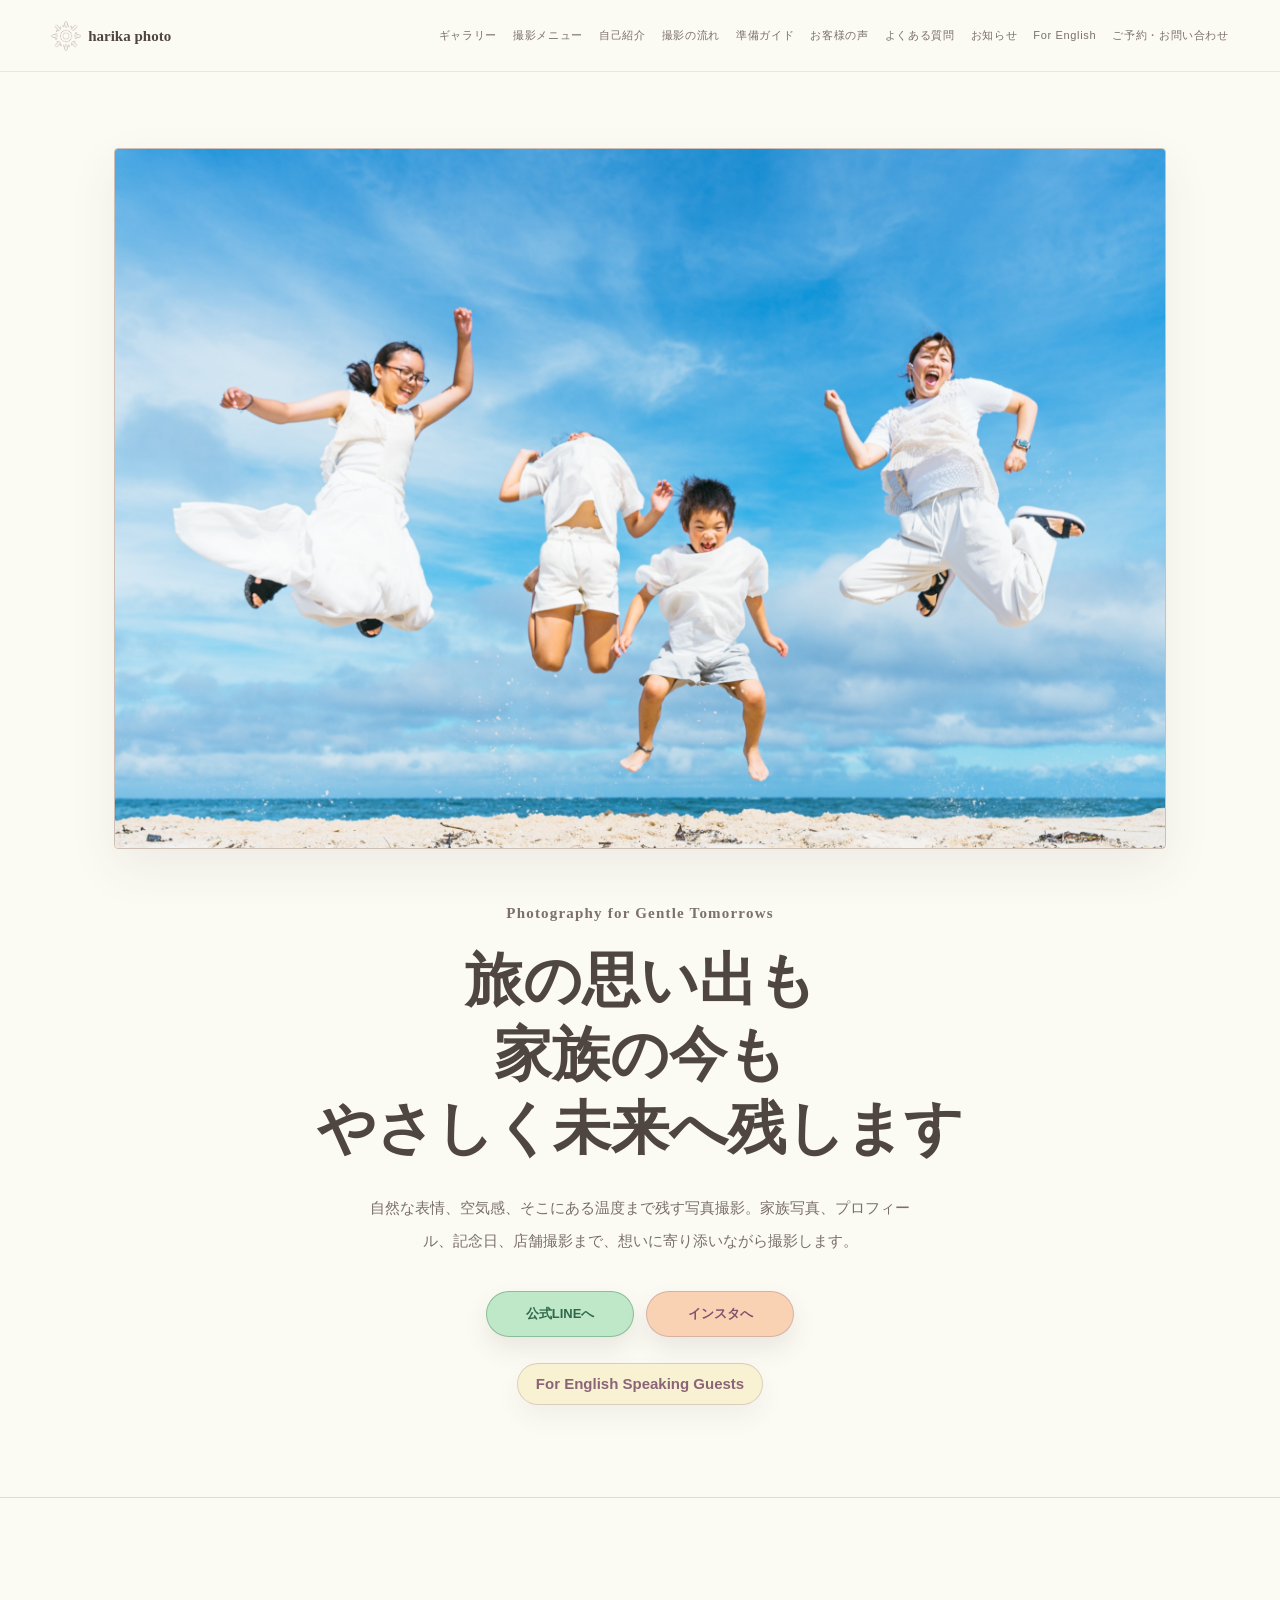
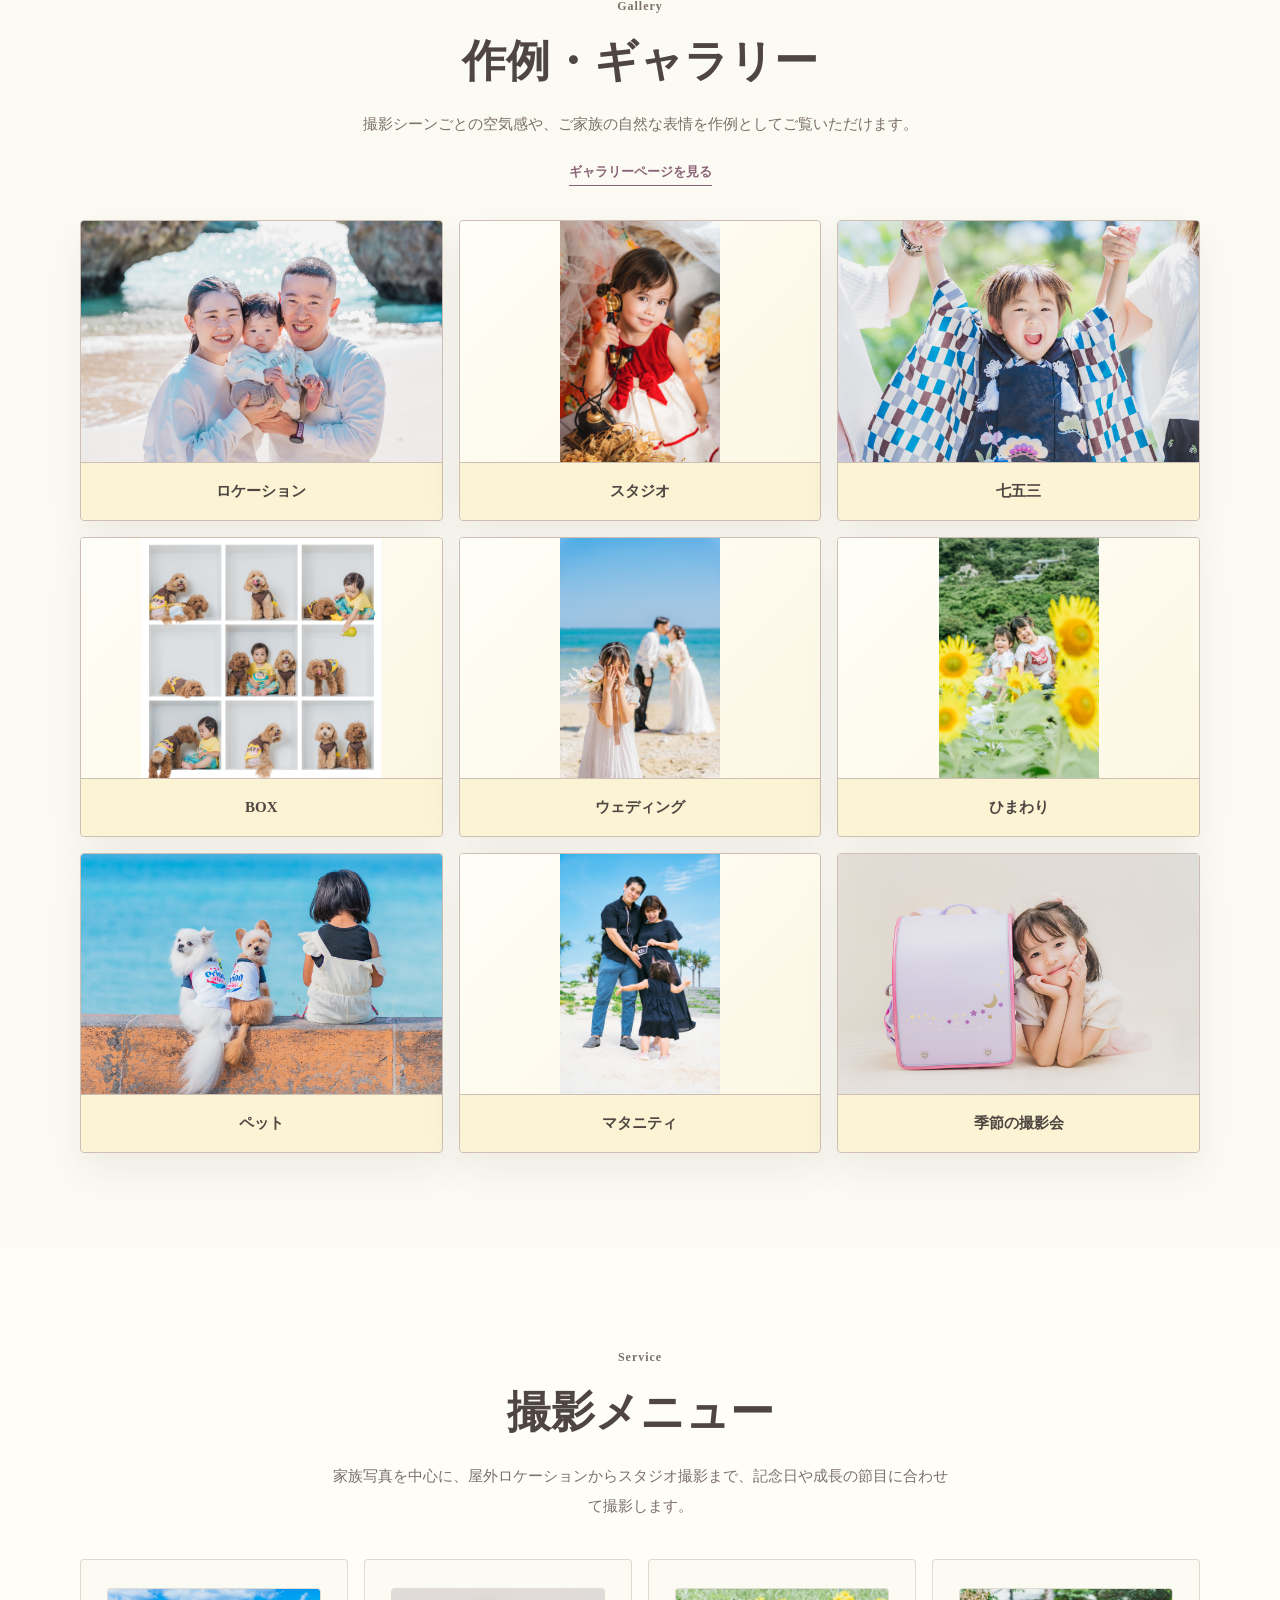
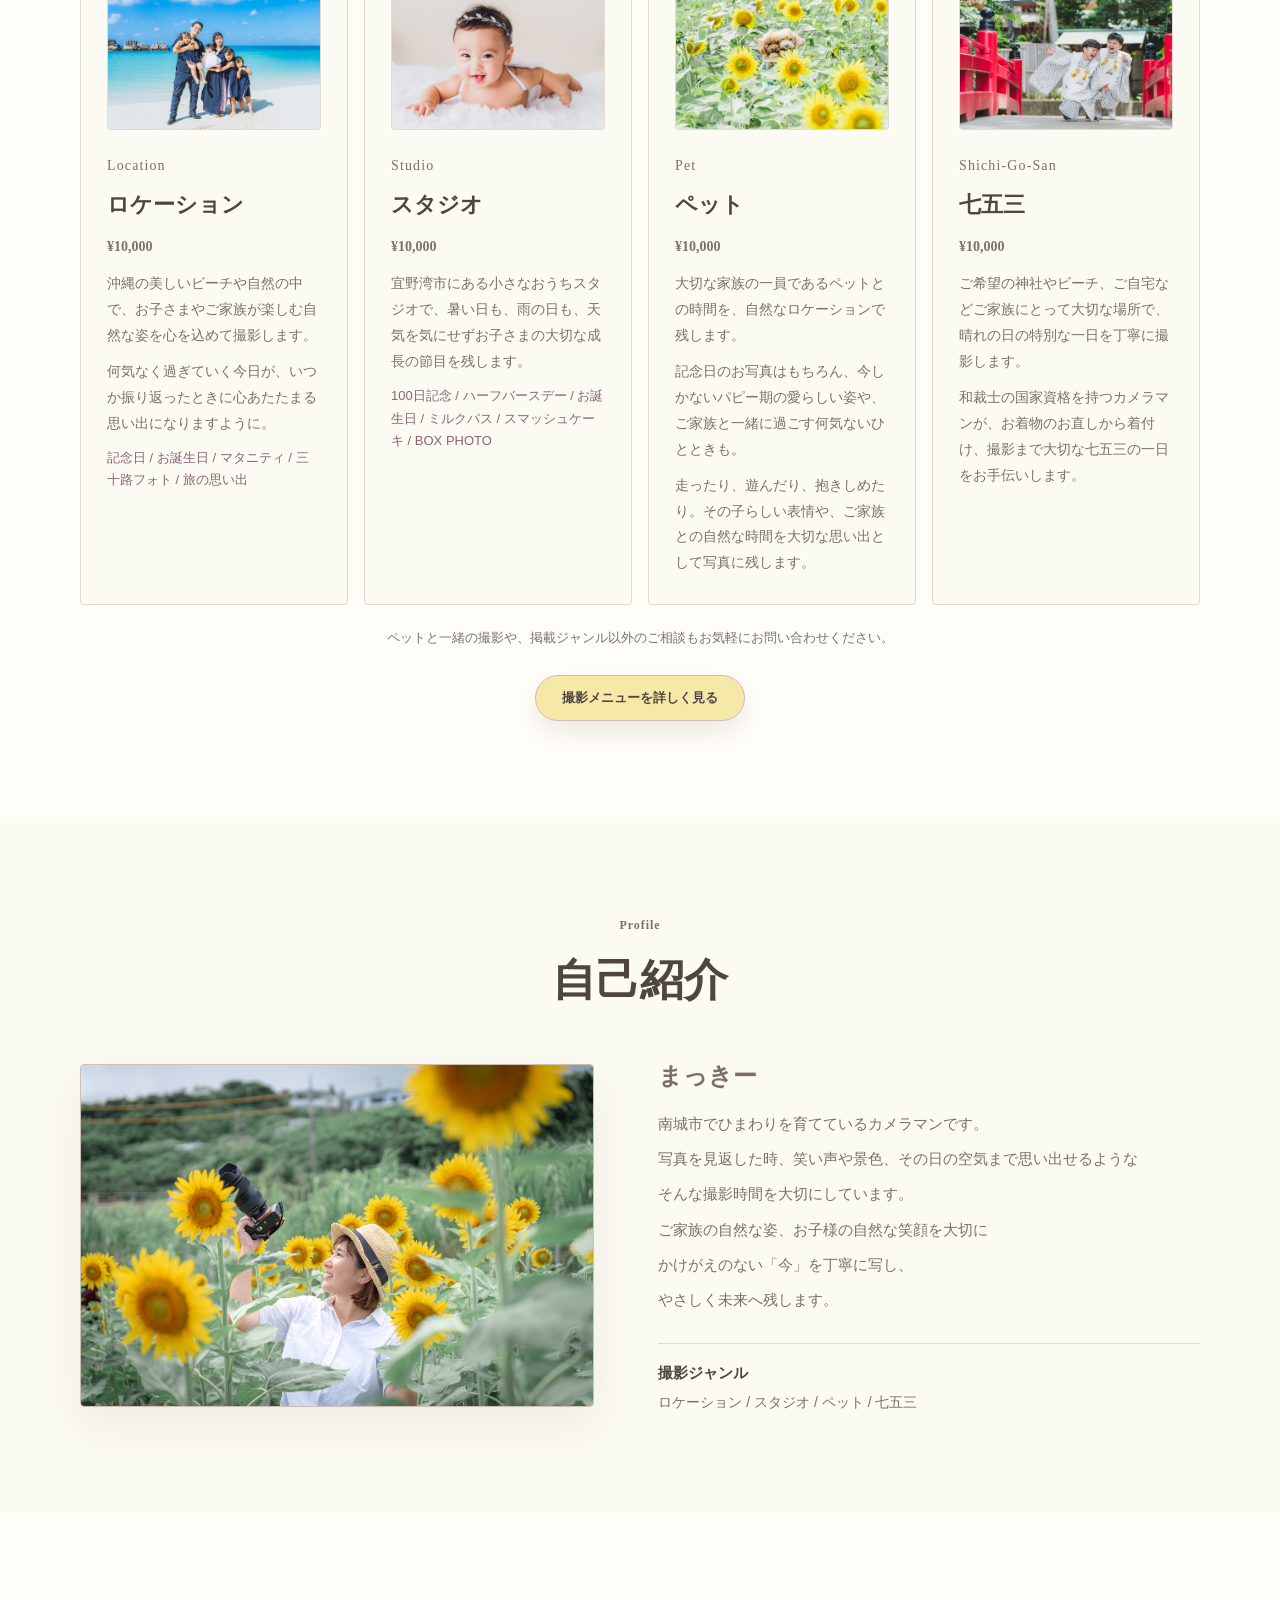
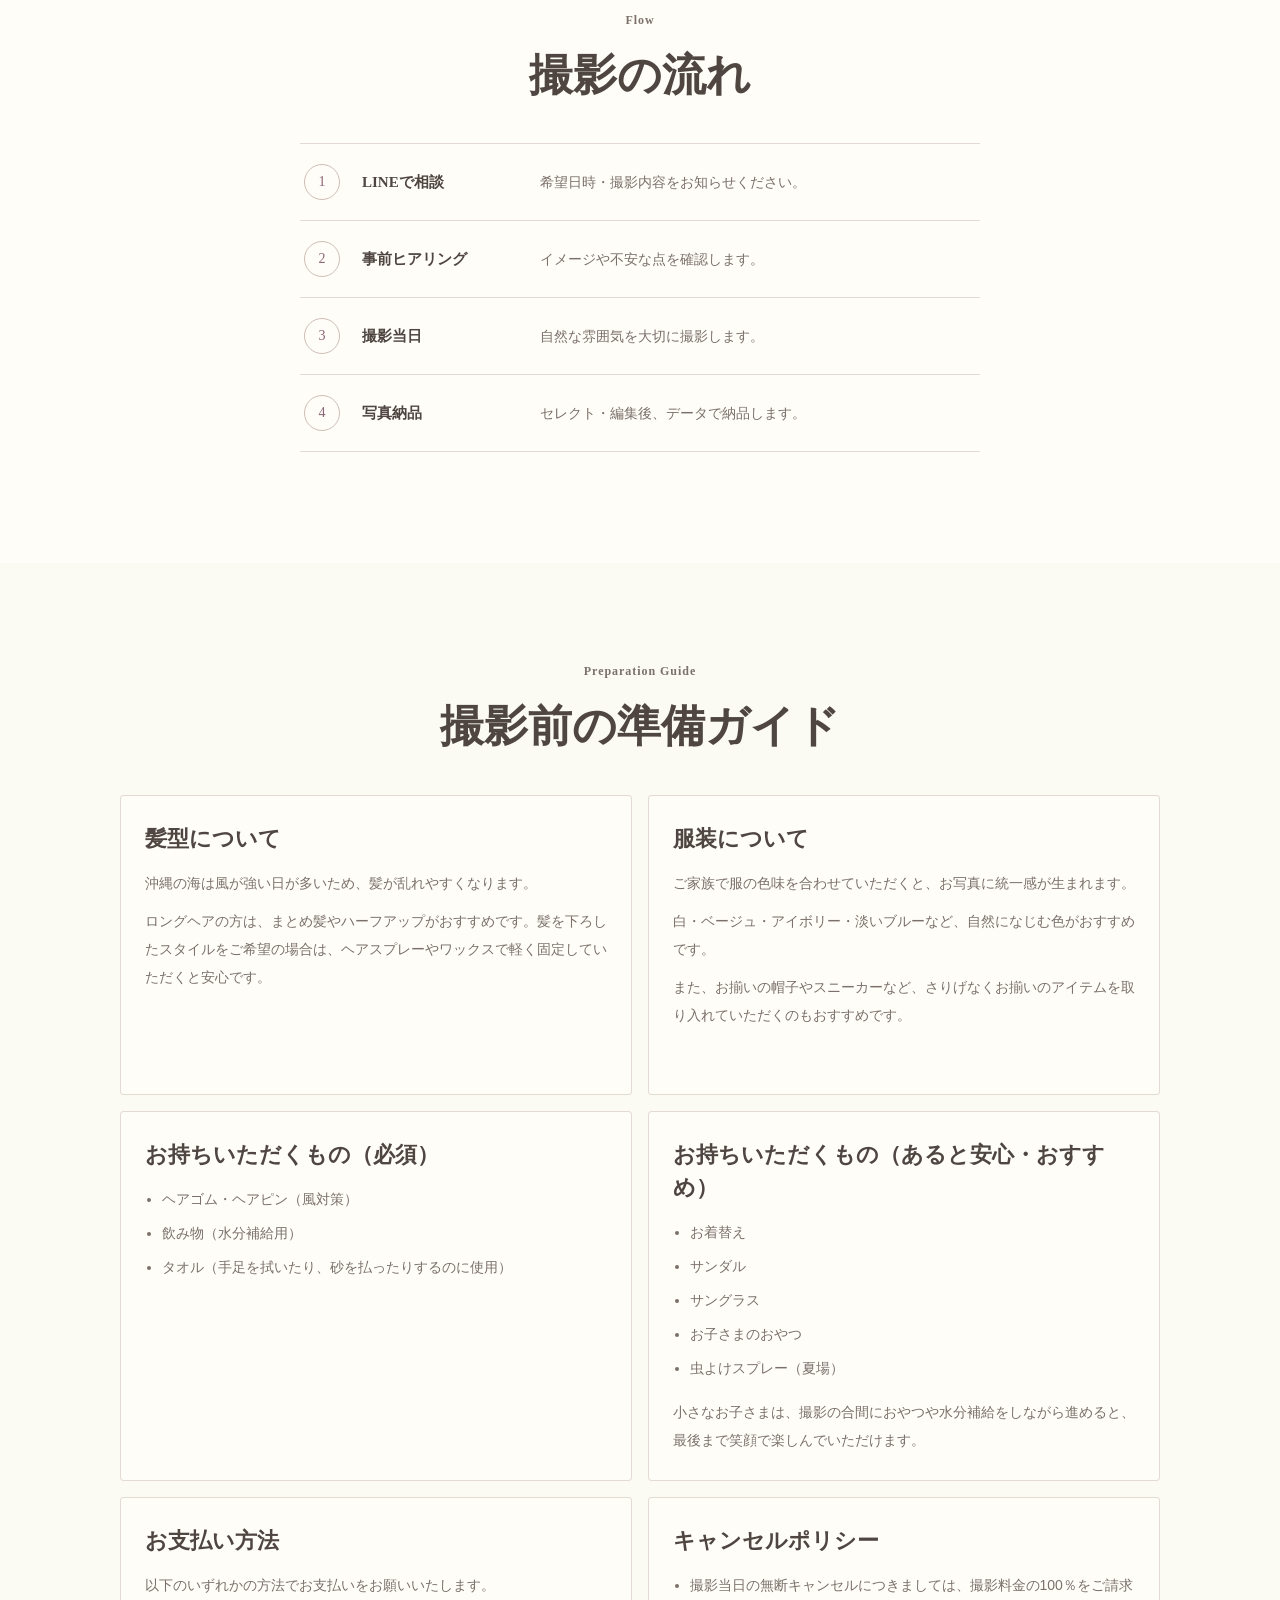
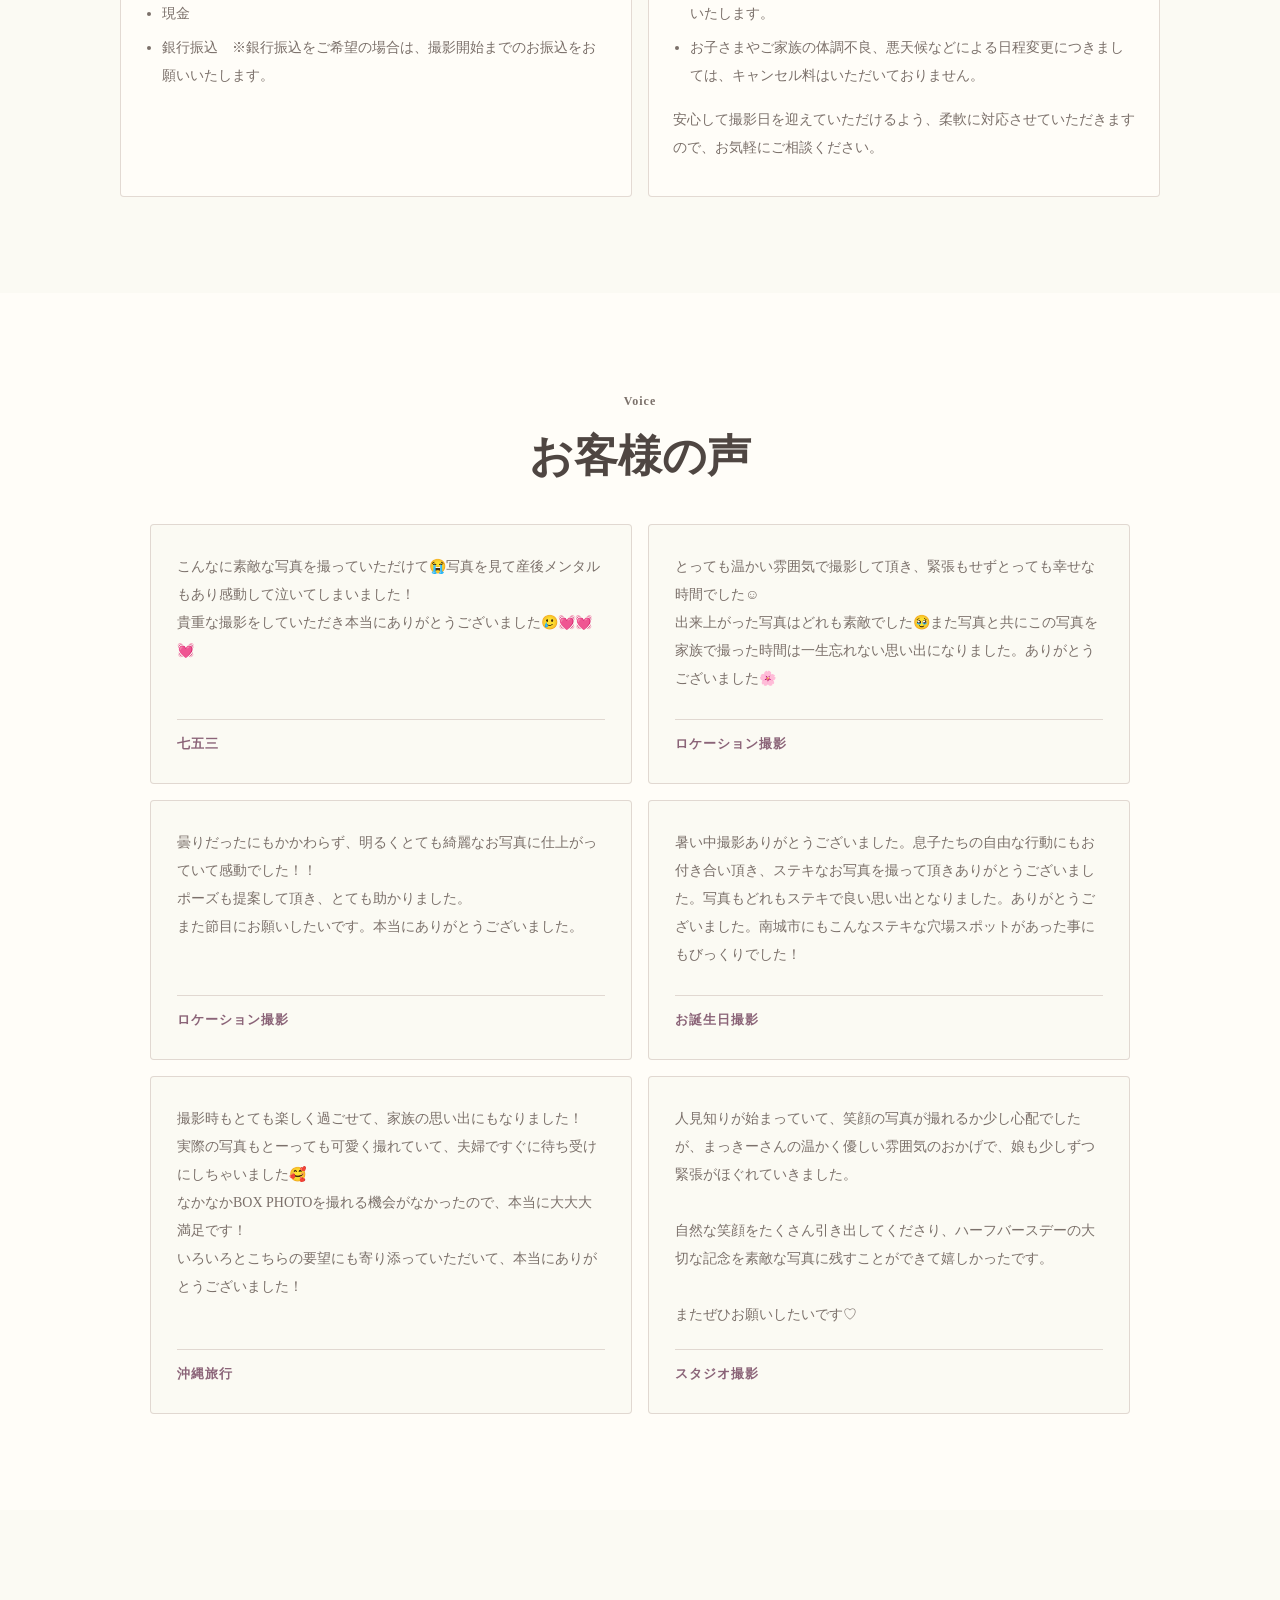
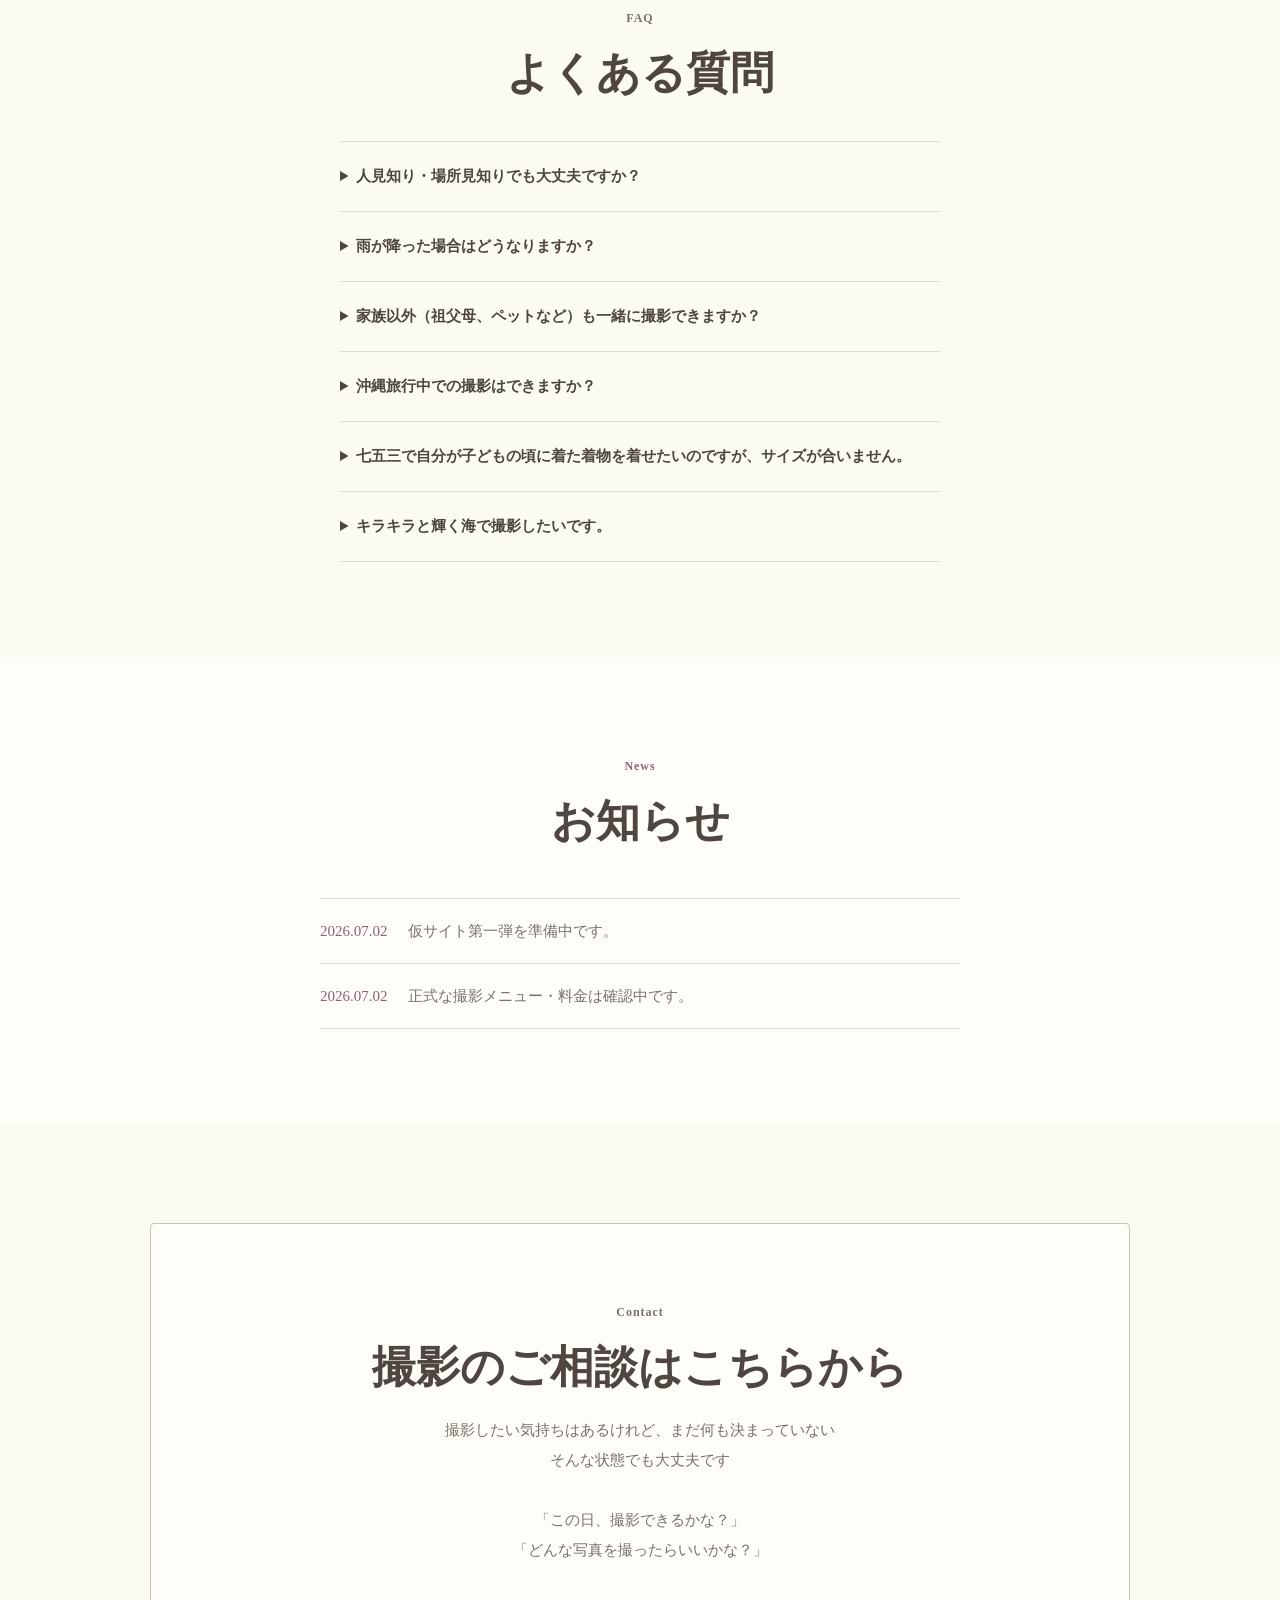
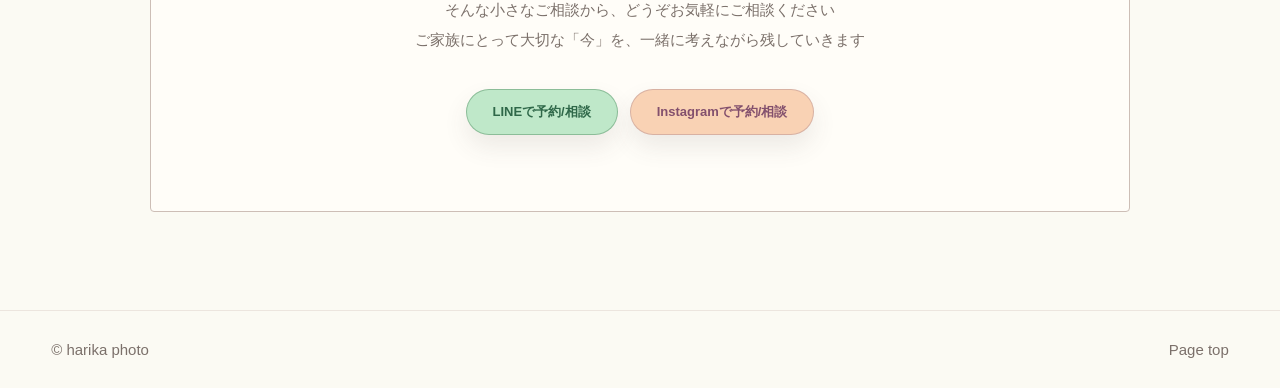
==== commit 4da9d74b: "Add FAQ beach sparkle photo" ====
--- a/index.html
+++ b/index.html
@@ -6,7 +6,7 @@
     <meta name="description" content="まっきーは、自然な表情と空気感を大切に残すフォトグラファーの仮サイトです。" />
     <meta name="robots" content="noindex, nofollow, noarchive" />
     <title>harika photo | カメラマン仮サイト</title>
-    <link rel="stylesheet" href="assets/css/style.css?v=gallery-shadow-20260727" />
+    <link rel="stylesheet" href="assets/css/style.css?v=faq-photo-20260727" />
   </head>
   <body>
     <header class="site-header">
@@ -33,7 +33,7 @@
       <section class="section flow" id="flow" aria-labelledby="flow-title"><div class="section-heading narrow"><p class="eyebrow">Flow</p><h2 id="flow-title">撮影の流れ</h2></div><ol class="flow-list"><li><span>1</span><strong>LINEで相談</strong><p>希望日時・撮影内容をお知らせください。</p></li><li><span>2</span><strong>事前ヒアリング</strong><p>イメージや不安な点を確認します。</p></li><li><span>3</span><strong>撮影当日</strong><p>自然な雰囲気を大切に撮影します。</p></li><li><span>4</span><strong>写真納品</strong><p>セレクト・編集後、データで納品します。</p></li></ol></section>
       <section class="section preparation" id="preparation" aria-labelledby="preparation-title"><div class="section-heading narrow"><p class="eyebrow">Preparation Guide</p><h2 id="preparation-title">撮影前の準備ガイド</h2></div><div class="preparation-grid"><article class="preparation-card"><h3>髪型について</h3><p>沖縄の海は風が強い日が多いため、髪が乱れやすくなります。</p><p>ロングヘアの方は、まとめ髪やハーフアップがおすすめです。髪を下ろしたスタイルをご希望の場合は、ヘアスプレーやワックスで軽く固定していただくと安心です。</p></article><article class="preparation-card"><h3>服装について</h3><p>ご家族で服の色味を合わせていただくと、お写真に統一感が生まれます。</p><p>白・ベージュ・アイボリー・淡いブルーなど、自然になじむ色がおすすめです。</p><p>また、お揃いの帽子やスニーカーなど、さりげなくお揃いのアイテムを取り入れていただくのもおすすめです。</p></article><article class="preparation-card preparation-card-desktop"><h3>お持ちいただくもの（必須）</h3><ul><li>ヘアゴム・ヘアピン（風対策）</li><li>飲み物（水分補給用）</li><li>タオル（手足を拭いたり、砂を払ったりするのに使用）</li></ul></article><article class="preparation-card preparation-card-desktop"><h3>お持ちいただくもの（あると安心・おすすめ）</h3><ul><li>お着替え</li><li>サンダル</li><li>サングラス</li><li>お子さまのおやつ</li><li>虫よけスプレー（夏場）</li></ul><p class="preparation-note">小さなお子さまは、撮影の合間におやつや水分補給をしながら進めると、最後まで笑顔で楽しんでいただけます。</p></article><article class="preparation-card preparation-card-mobile"><h3>お持ちいただくもの</h3><h4>【必須】</h4><ul><li>ヘアゴム・ヘアピン（風対策）</li><li>飲み物（水分補給用）</li><li>タオル（手足を拭いたり、砂を払ったりするのに使用）</li></ul><h4>【あると安心・おすすめ】</h4><ul><li>お着替え</li><li>サンダル</li><li>サングラス</li><li>お子さまのおやつ</li><li>虫よけスプレー（夏場）</li></ul><p class="preparation-note">小さなお子さまは、撮影の合間におやつや水分補給をしながら進めると、最後まで笑顔で楽しんでいただけます。</p></article><article class="preparation-card"><h3>お支払い方法</h3><p>以下のいずれかの方法でお支払いをお願いいたします。</p><ul><li>現金</li><li>銀行振込　※銀行振込をご希望の場合は、撮影開始までのお振込をお願いいたします。</li></ul></article><article class="preparation-card"><h3>キャンセルポリシー</h3><ul><li>撮影当日の無断キャンセルにつきましては、撮影料金の100％をご請求いたします。</li><li>お子さまやご家族の体調不良、悪天候などによる日程変更につきましては、キャンセル料はいただいておりません。</li></ul><p class="preparation-note">安心して撮影日を迎えていただけるよう、柔軟に対応させていただきますので、お気軽にご相談ください。</p></article></div></section>
       <section class="section voices" id="voices" aria-labelledby="voices-title"><div class="section-heading narrow"><p class="eyebrow">Voice</p><h2 id="voices-title">お客様の声</h2></div><div class="voice-carousel"><button class="carousel-button carousel-button-prev" type="button" aria-label="前のお客様の声を見る" data-voice-prev><span aria-hidden="true"></span></button><div class="voice-grid" data-voice-carousel><article class="voice-card"><p>こんなに素敵な写真を撮っていただけて😭写真を見て産後メンタルもあり感動して泣いてしまいました！<br />貴重な撮影をしていただき本当にありがとうございました🥲💓💓💓</p><div class="voice-category">七五三</div></article><article class="voice-card"><p>とっても温かい雰囲気で撮影して頂き、緊張もせずとっても幸せな時間でした☺️<br />出来上がった写真はどれも素敵でした🥹また写真と共にこの写真を家族で撮った時間は一生忘れない思い出になりました。ありがとうございました🌸</p><div class="voice-category">ロケーション撮影</div></article><article class="voice-card"><p>曇りだったにもかかわらず、明るくとても綺麗なお写真に仕上がっていて感動でした！！<br />ポーズも提案して頂き、とても助かりました。<br />また節目にお願いしたいです。本当にありがとうございました。</p><div class="voice-category">ロケーション撮影</div></article><article class="voice-card"><p>暑い中撮影ありがとうございました。息子たちの自由な行動にもお付き合い頂き、ステキなお写真を撮って頂きありがとうございました。写真もどれもステキで良い思い出となりました。ありがとうございました。南城市にもこんなステキな穴場スポットがあった事にもびっくりでした！</p><div class="voice-category">お誕生日撮影</div></article><article class="voice-card"><p>撮影時もとても楽しく過ごせて、家族の思い出にもなりました！<br />実際の写真もとーっても可愛く撮れていて、夫婦ですぐに待ち受けにしちゃいました🥰<br />なかなかBOX PHOTOを撮れる機会がなかったので、本当に大大大満足です！<br />いろいろとこちらの要望にも寄り添っていただいて、本当にありがとうございました！</p><div class="voice-category">沖縄旅行</div></article><article class="voice-card"><p>人見知りが始まっていて、笑顔の写真が撮れるか少し心配でしたが、まっきーさんの温かく優しい雰囲気のおかげで、娘も少しずつ緊張がほぐれていきました。<br /><br />自然な笑顔をたくさん引き出してくださり、ハーフバースデーの大切な記念を素敵な写真に残すことができて嬉しかったです。<br /><br />またぜひお願いしたいです♡</p><div class="voice-category">スタジオ撮影</div></article></div><button class="carousel-button carousel-button-next" type="button" aria-label="次のお客様の声を見る" data-voice-next><span aria-hidden="true"></span></button></div></section>
-      <section class="section faq" id="faq" aria-labelledby="faq-title"><div class="section-heading narrow"><p class="eyebrow">FAQ</p><h2 id="faq-title">よくある質問</h2></div><details><summary>人見知り・場所見知りでも大丈夫ですか？</summary><p>もちろんです。<br />お子さまのペースを大切にしながら、遊んだりお話ししたりして、自然と笑顔になれる時間を一緒に過ごします。カメラマン自身も3人の母なのでご安心してお任せください。</p></details><details><summary>雨が降った場合はどうなりますか？</summary><p>天候を確認しながら、ご相談の上で日程変更または撮影場所をご提案いたします。沖縄の天気は変わりやすいため、前日〜当日に最終判断をしています</p></details><details><summary>家族以外（祖父母、ペットなど）も一緒に撮影できますか？</summary><p>もちろんです。<br />ご家族皆さまで過ごす時間も、大切な思い出です。<br />ご家族らしい、自然な時間　表情を、心を込めて撮影いたします。</p></details><details><summary>沖縄旅行中での撮影はできますか？</summary><p>もちろんです。<br />ご旅行中の急なご依頼も<br />旅行を計画中の段階でも お気軽にご相談ください。<br />ご旅行の時期やスケジュールに合わせて、おすすめの撮影時間やロケーションをご提案いたします。</p></details><details><summary>七五三で自分が子どもの頃に着た着物を着せたいのですが、サイズが合いません。</summary><p>お母さまやご家族が大切に受け継いできたお着物を、お子さまにも着ていただけるよう、和裁士の国家資格を持つカメラマンがお着物のお直しからサポートいたします。<br />思い出の詰まった一着で、特別な七五三を迎えられるよう心を込めてお手伝いします。</p></details></section>
+      <section class="section faq" id="faq" aria-labelledby="faq-title"><div class="section-heading narrow"><p class="eyebrow">FAQ</p><h2 id="faq-title">よくある質問</h2></div><details><summary>人見知り・場所見知りでも大丈夫ですか？</summary><p>もちろんです。<br />お子さまのペースを大切にしながら、遊んだりお話ししたりして、自然と笑顔になれる時間を一緒に過ごします。カメラマン自身も3人の母なのでご安心してお任せください。</p></details><details><summary>雨が降った場合はどうなりますか？</summary><p>天候を確認しながら、ご相談の上で日程変更または撮影場所をご提案いたします。沖縄の天気は変わりやすいため、前日〜当日に最終判断をしています</p></details><details><summary>家族以外（祖父母、ペットなど）も一緒に撮影できますか？</summary><p>もちろんです。<br />ご家族皆さまで過ごす時間も、大切な思い出です。<br />ご家族らしい、自然な時間　表情を、心を込めて撮影いたします。</p></details><details><summary>沖縄旅行中での撮影はできますか？</summary><p>もちろんです。<br />ご旅行中の急なご依頼も<br />旅行を計画中の段階でも お気軽にご相談ください。<br />ご旅行の時期やスケジュールに合わせて、おすすめの撮影時間やロケーションをご提案いたします。</p></details><details><summary>七五三で自分が子どもの頃に着た着物を着せたいのですが、サイズが合いません。</summary><p>お母さまやご家族が大切に受け継いできたお着物を、お子さまにも着ていただけるよう、和裁士の国家資格を持つカメラマンがお着物のお直しからサポートいたします。<br />思い出の詰まった一着で、特別な七五三を迎えられるよう心を込めてお手伝いします。</p></details><details><summary>キラキラと輝く海で撮影したいです。</summary><p>撮影するビーチや季節、時間帯によって、海の表情は少しずつ変わります。<br /><br />水面がキラキラと輝く時間帯など、ご希望のイメージに合わせて、日程を決める際におすすめのお時間をご案内いたします。<br /><br />また、光の反射が美しい海だけでなく、干潮の時間帯には、砂浜や沖縄らしい岩の表情を活かした少しかっこいい雰囲気のお写真をご提案することも可能です。<br /><br />「こんな写真を撮りたい」というイメージがありましたら、ぜひお気軽にお聞かせください。<br />お写真の雰囲気に合わせて、撮影場所や時間帯をご提案いたします。</p><figure class="faq-photo"><img src="assets/images/faq-high-tide.jpg" alt="キラキラと輝く海辺で家族が赤ちゃんに寄り添っている撮影例" width="1200" height="800" loading="lazy" decoding="async" /></figure></details></section>
       <section class="section news" id="news" aria-labelledby="news-title"><div><p class="eyebrow">News</p><h2 id="news-title">お知らせ</h2></div><ul class="news-list"><li><time datetime="2026-07-02">2026.07.02</time><span>仮サイト第一弾を準備中です。</span></li><li><time datetime="2026-07-02">2026.07.02</time><span>正式な撮影メニュー・料金は確認中です。</span></li></ul></section>
       <section class="contact" id="contact" aria-labelledby="contact-title"><div class="contact-panel"><p class="eyebrow">Contact</p><h2 id="contact-title">撮影のご相談はこちらから</h2><p class="contact-text-desktop">撮影したい気持ちはあるけれど、まだ何も決まっていない<br />そんな状態でも大丈夫です<br /><br />「この日、撮影できるかな？」<br />「どんな写真を撮ったらいいかな？」<br /><br />そんな小さなご相談から、どうぞお気軽にご相談ください<br />ご家族にとって大切な「今」を、一緒に考えながら残していきます</p><p class="contact-text-mobile">撮影したい気持ちはあるけれど、<br />まだ何も決まっていない<br />そんな状態でも大丈夫です<br /><br />「この日、撮影できるかな？」<br />「どんな写真を撮ったらいいかな？」<br /><br />そんな小さなご相談から、<br />どうぞお気軽にご相談ください<br />ご家族にとって大切な「今」を、<br />一緒に考えながら残していきます</p><div class="contact-actions"><a class="button line-button" href="#" aria-disabled="true">LINEで予約/相談</a><a class="button instagram-button" href="#" aria-disabled="true">Instagramで予約/相談</a></div></div></section>
     </main>
--- a/assets/css/style.css
+++ b/assets/css/style.css
@@ -1016,6 +1016,22 @@
   margin-top: 12px;
   color: var(--muted);
   font-size: 14px;
+}
+
+.faq-photo {
+  width: min(100%, 620px);
+  margin: 18px 0 0;
+  overflow: hidden;
+  background: var(--paper);
+  border: 1px solid var(--line);
+  border-radius: var(--radius);
+  box-shadow: 8px 12px 24px -18px rgba(79, 70, 66, 0.28);
+}
+
+.faq-photo img {
+  display: block;
+  width: 100%;
+  height: auto;
 }
 
 .news {
@@ -1956,7 +1972,7 @@
   }
 
   .faq details {
-    width: min(100%, 260px);
+    width: min(100%, 316px);
   }
 
   .faq details p {
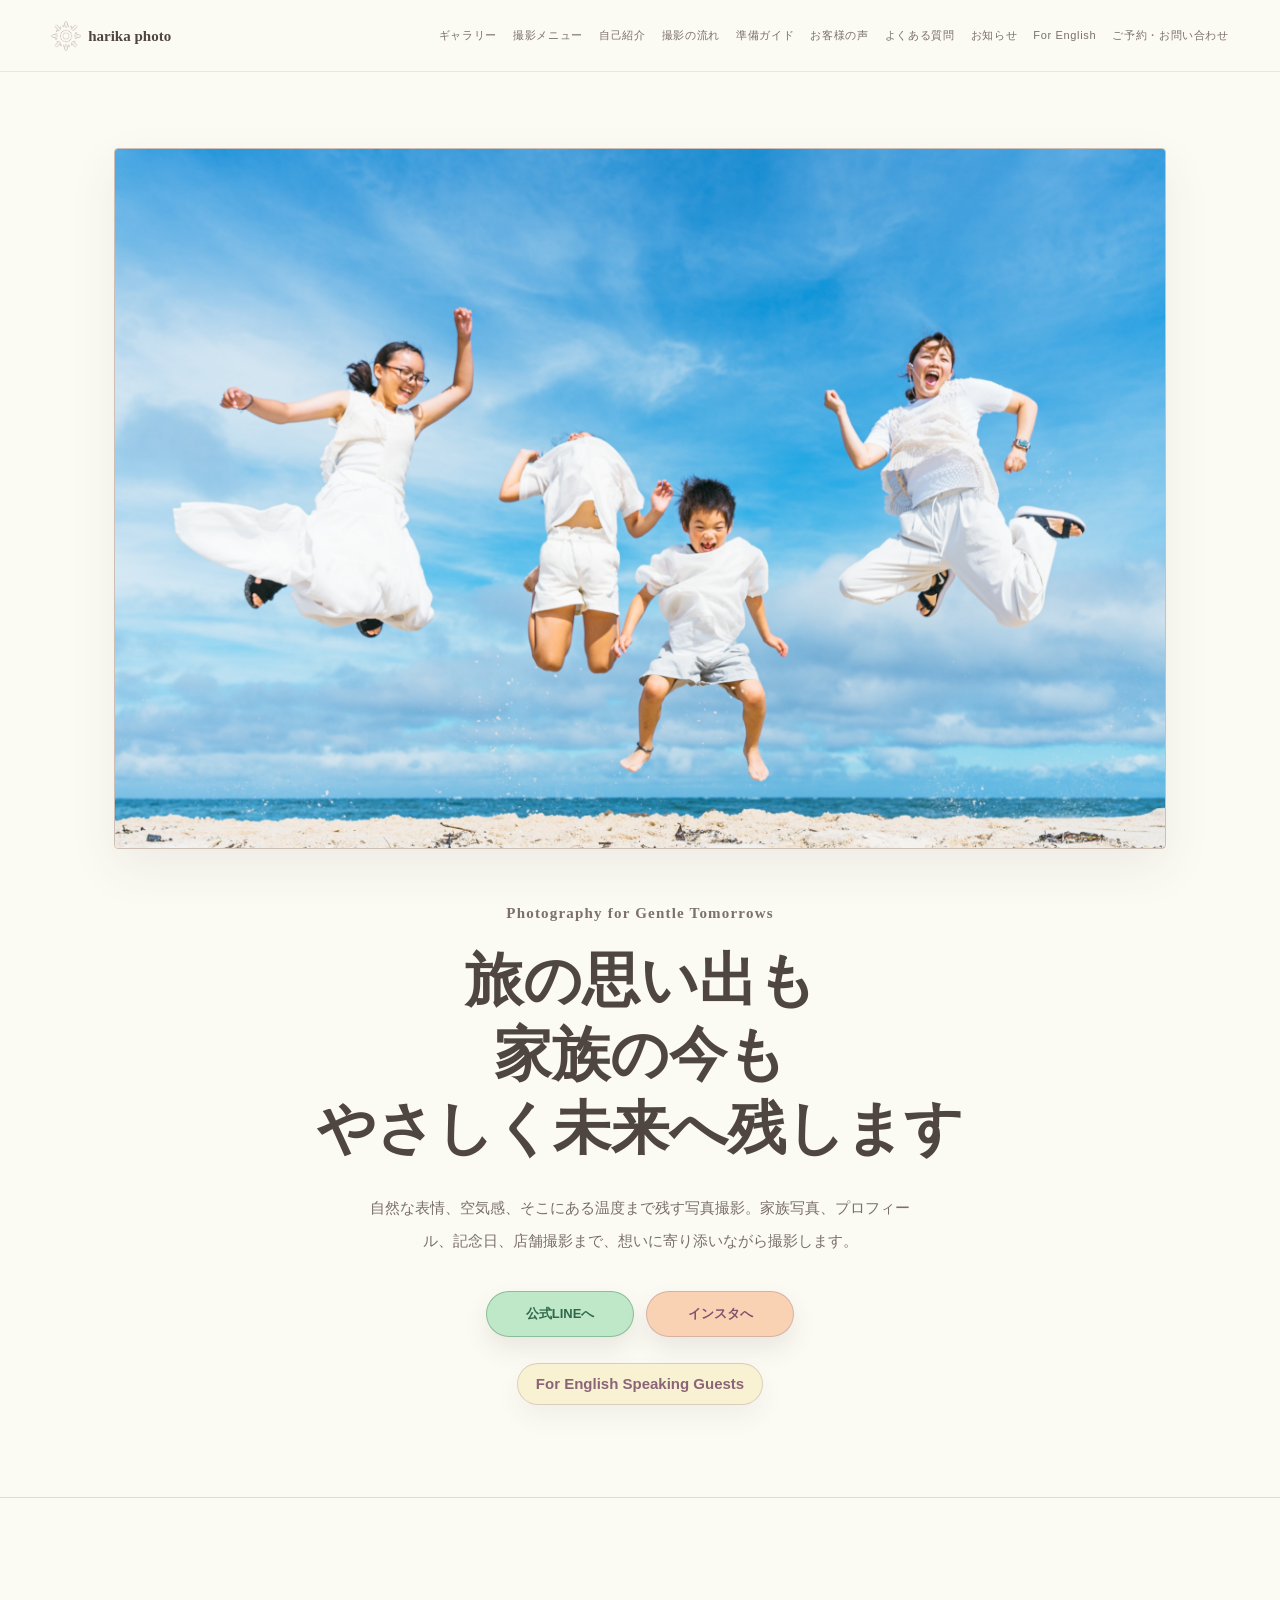
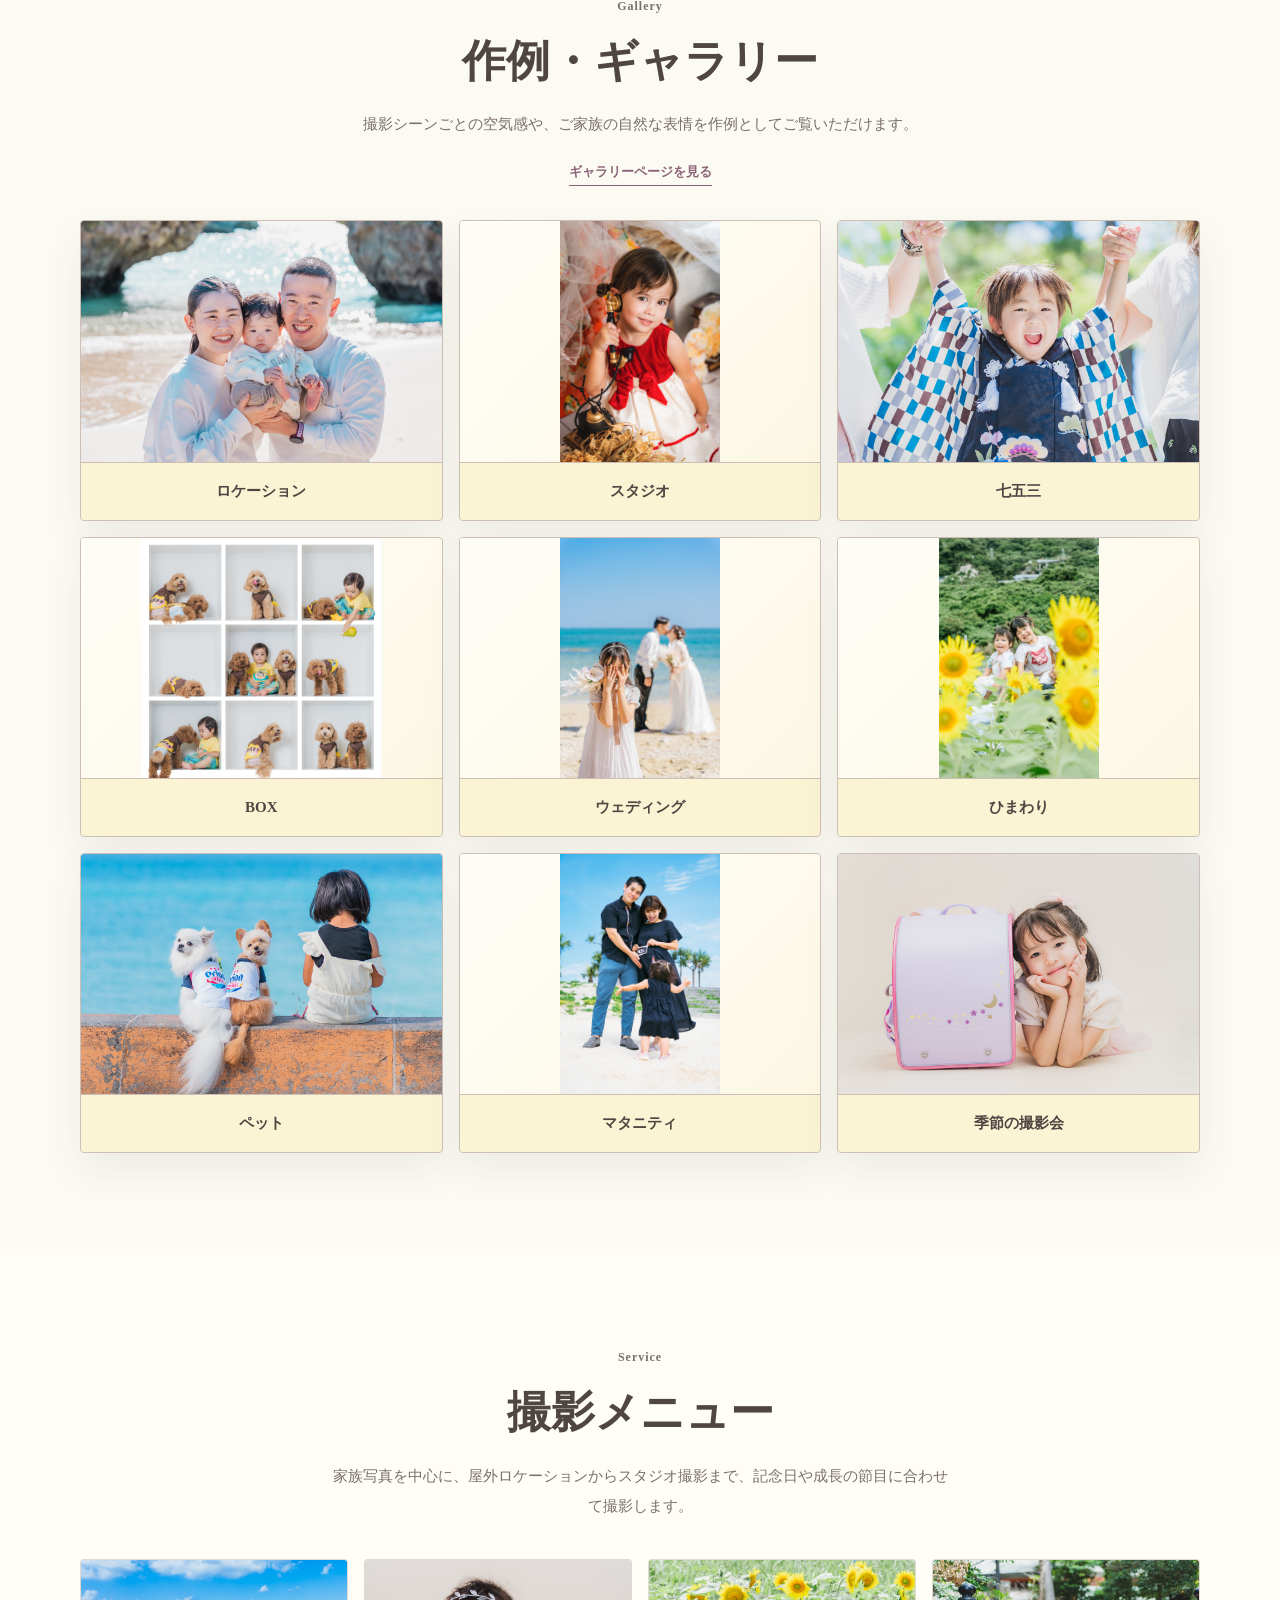
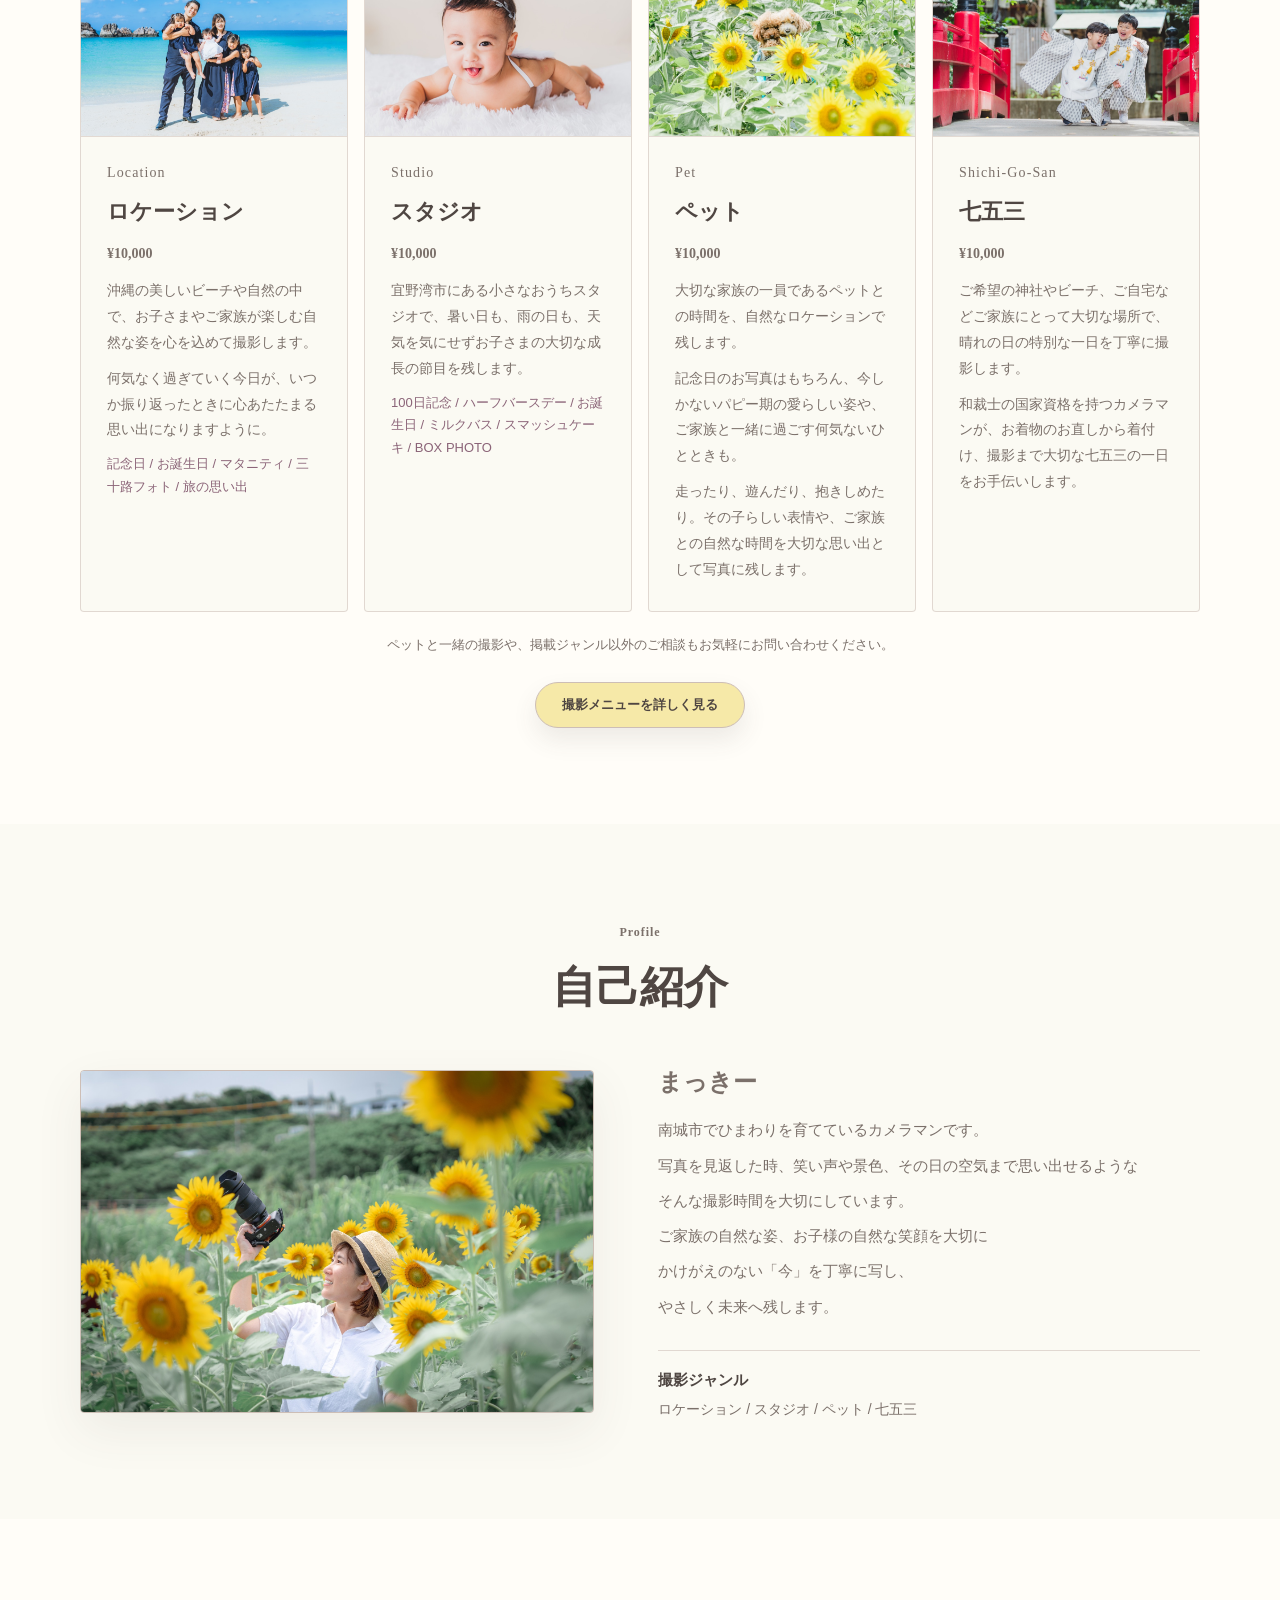
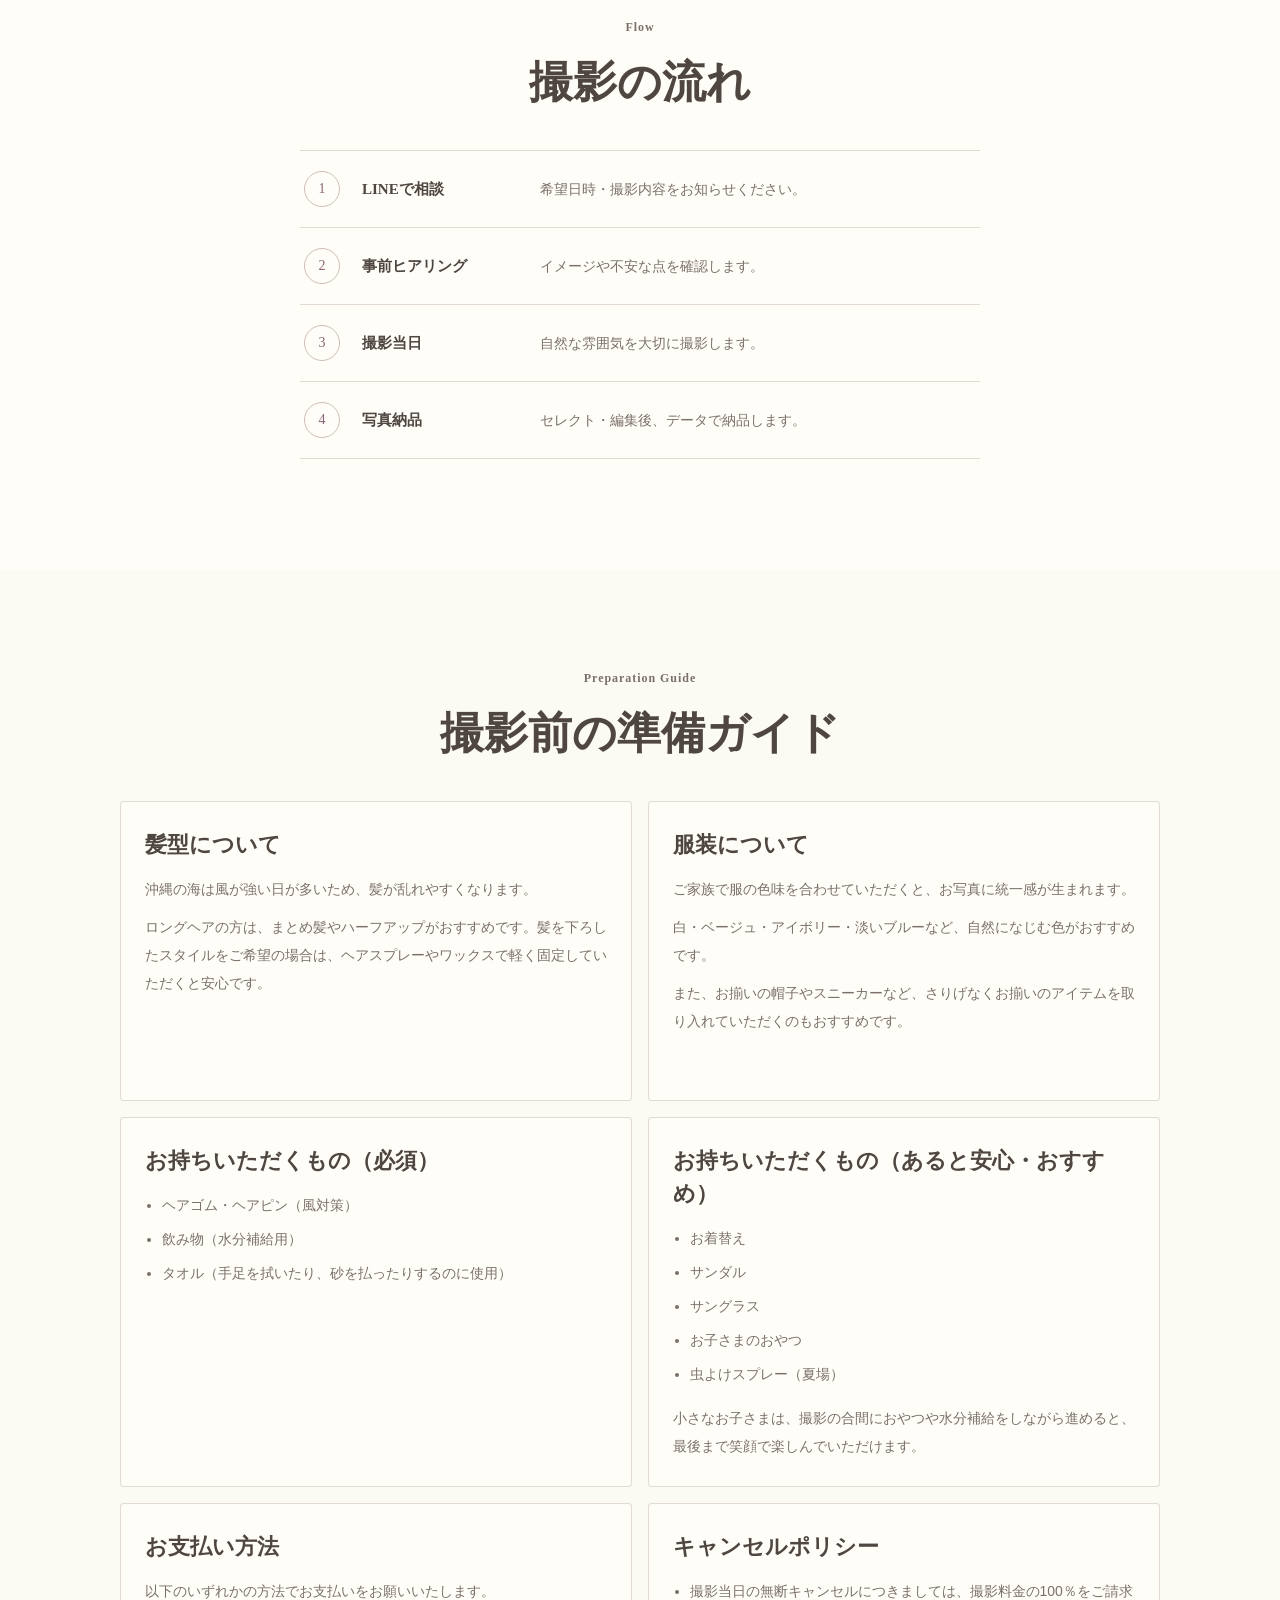
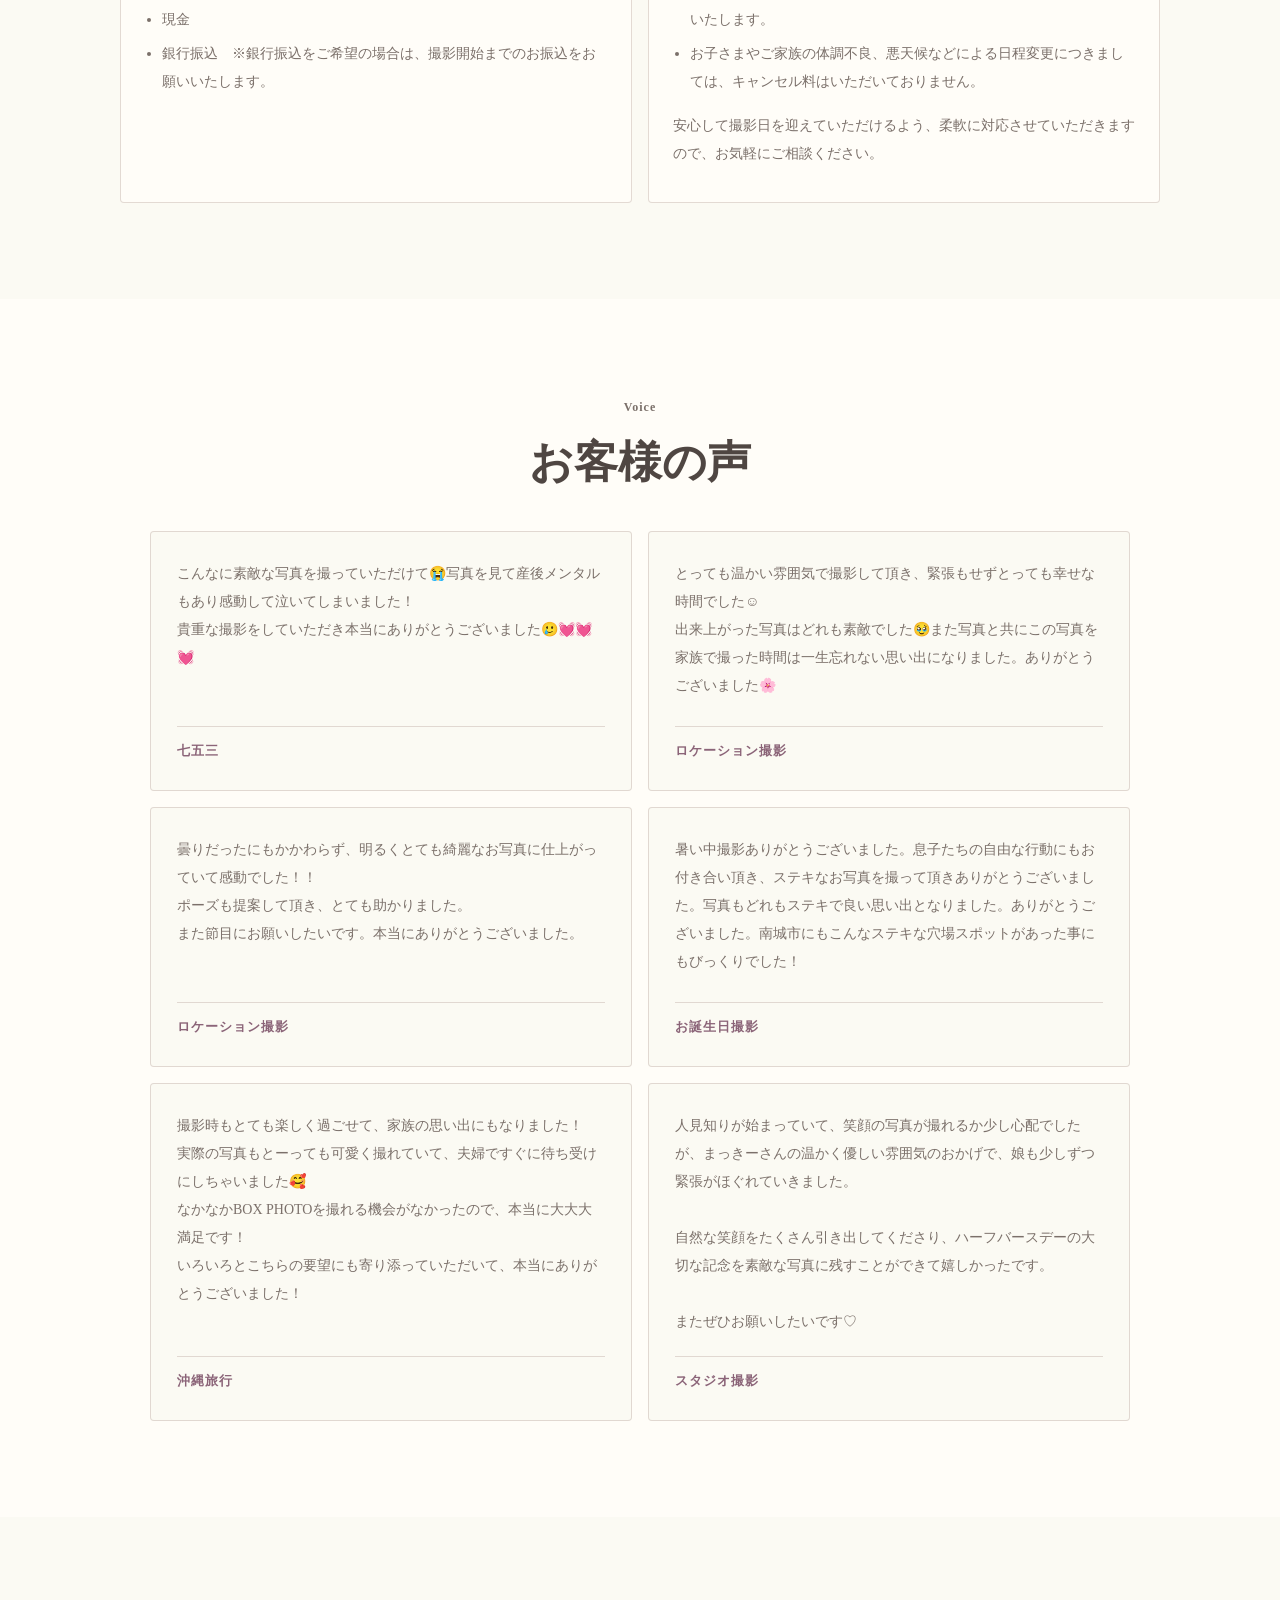
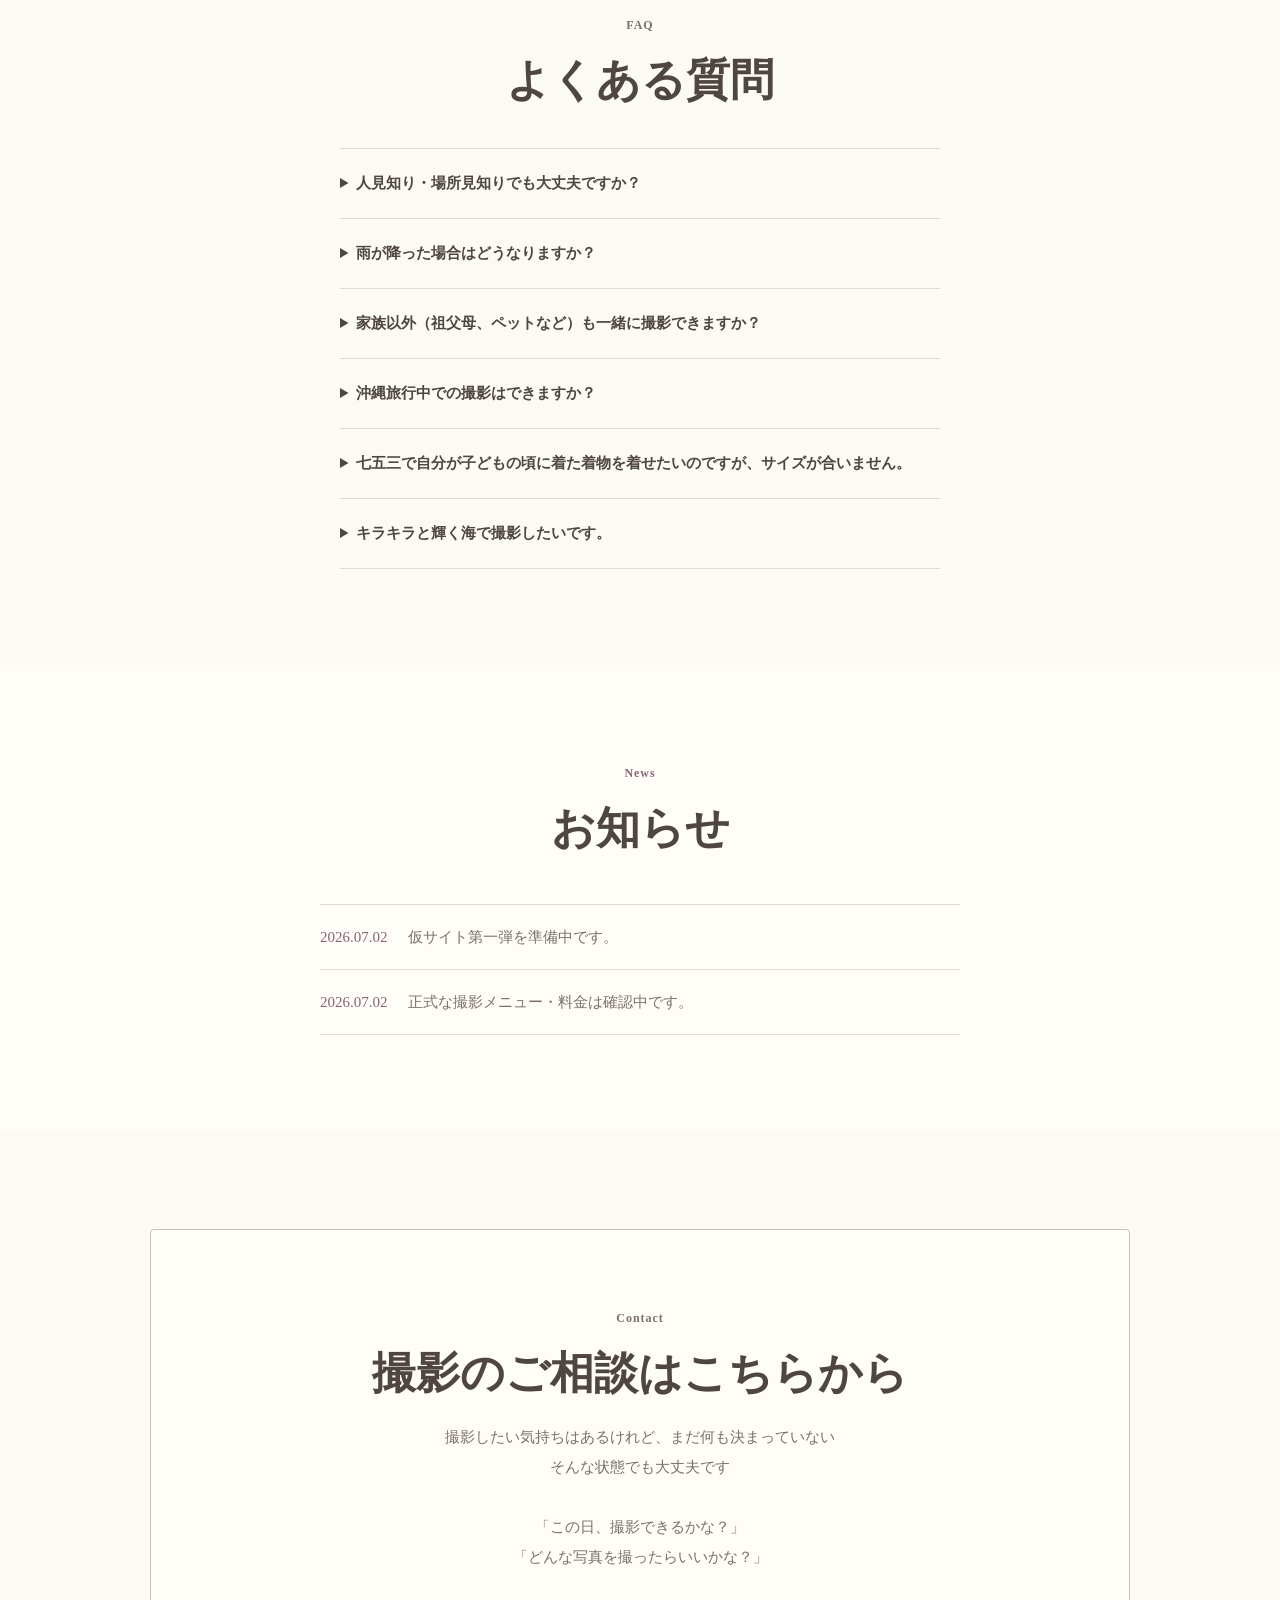
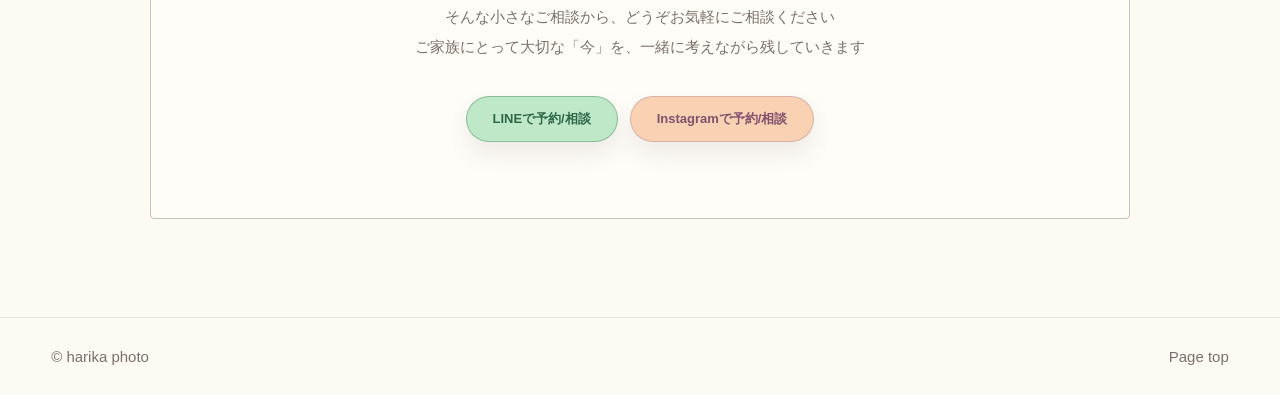
==== commit ea547674: "Expand service card photos" ====
--- a/index.html
+++ b/index.html
@@ -6,7 +6,7 @@
     <meta name="description" content="まっきーは、自然な表情と空気感を大切に残すフォトグラファーの仮サイトです。" />
     <meta name="robots" content="noindex, nofollow, noarchive" />
     <title>harika photo | カメラマン仮サイト</title>
-    <link rel="stylesheet" href="assets/css/style.css?v=faq-photo-20260727" />
+    <link rel="stylesheet" href="assets/css/style.css?v=service-photo-edge-20260727" />
   </head>
   <body>
     <header class="site-header">
--- a/assets/css/style.css
+++ b/assets/css/style.css
@@ -472,16 +472,16 @@
 
 .service-card {
   min-height: 360px;
+  overflow: hidden;
 }
 
 .service-photo {
   aspect-ratio: 500 / 333;
-  width: 100%;
-  margin-bottom: 22px;
+  width: calc(100% + 52px);
+  margin: -28px -26px 22px;
   overflow: hidden;
   background: var(--paper);
-  border: 1px solid var(--soft-line);
-  border-radius: var(--radius);
+  border-bottom: 1px solid var(--soft-line);
 }
 
 .service-photo img {
@@ -1922,6 +1922,11 @@
     scroll-padding-inline: calc((100vw - var(--service-card-width)) / 2);
   }
 
+  .service-photo {
+    width: calc(100% + 44px);
+    margin: -25px -22px 22px;
+  }
+
   .voice-grid {
     --voice-card-width: min(316px, 80vw);
     padding-right: calc((100vw - var(--voice-card-width)) / 2);
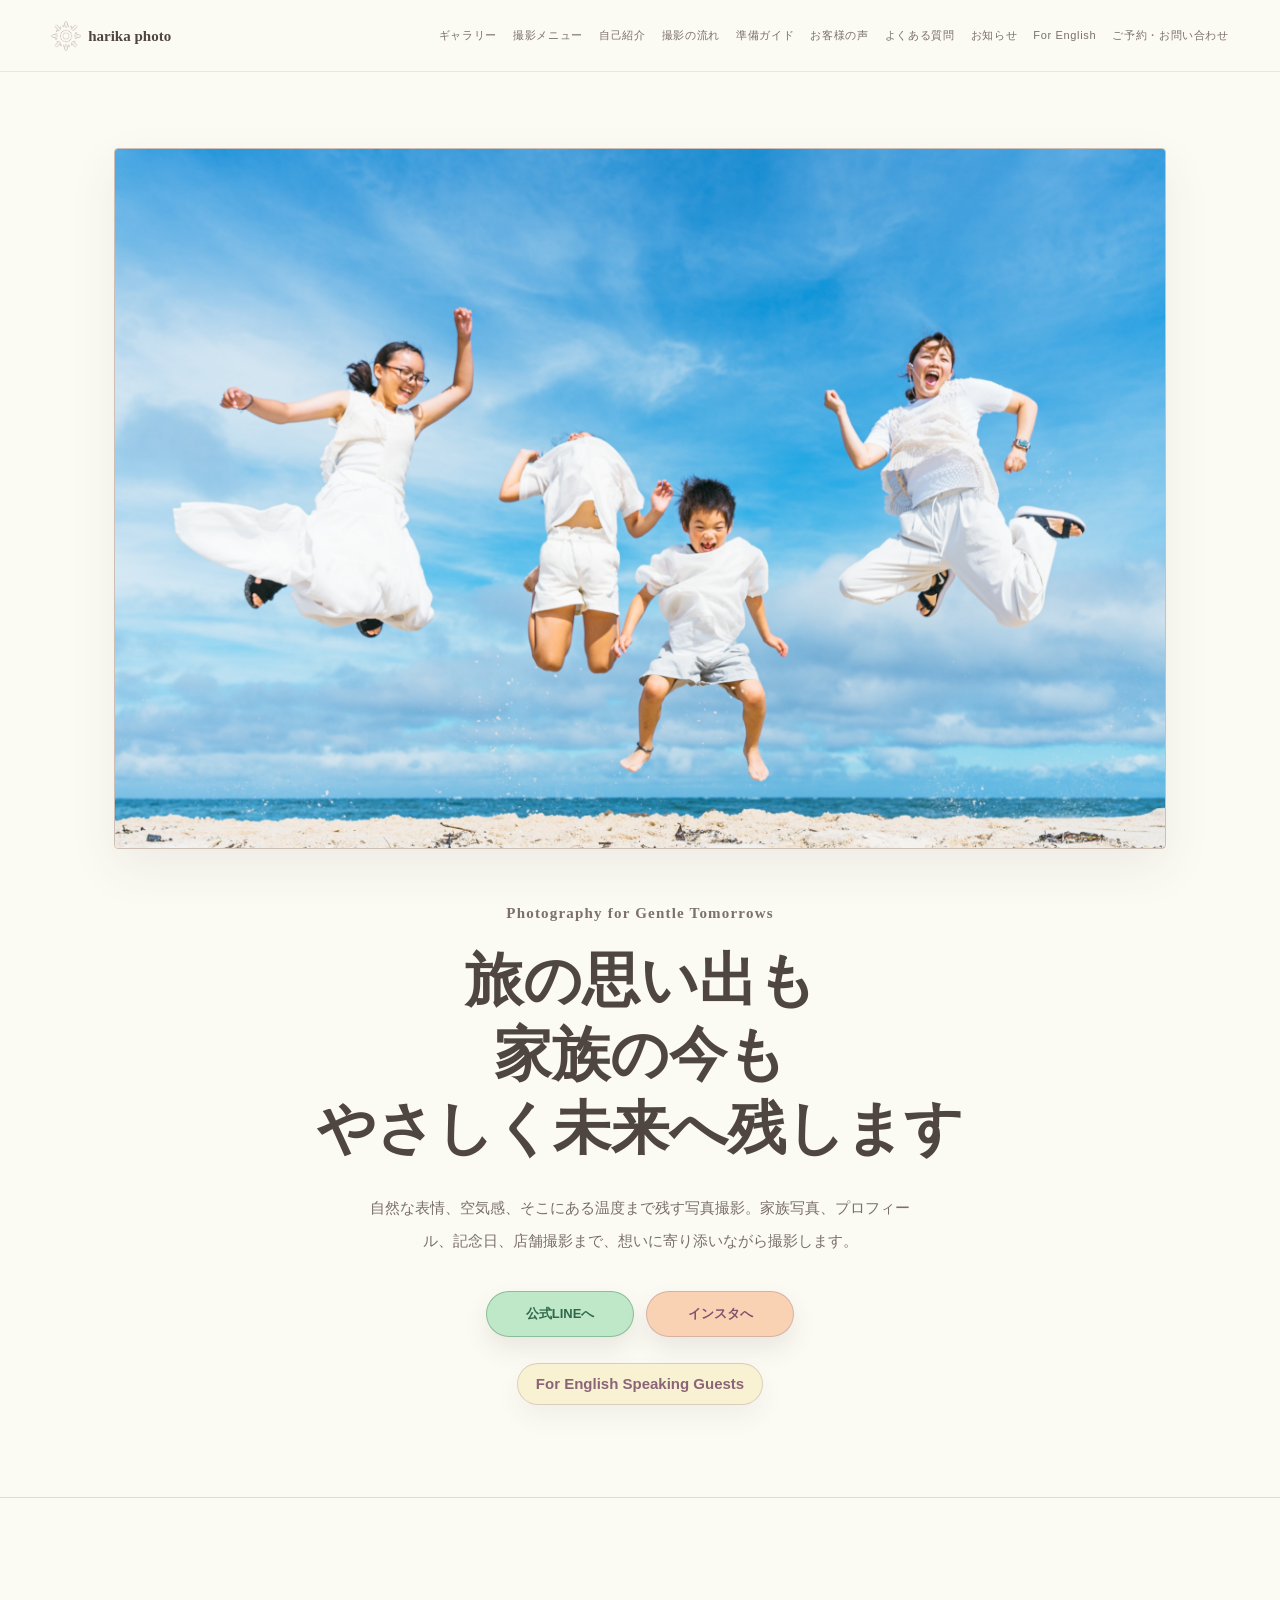
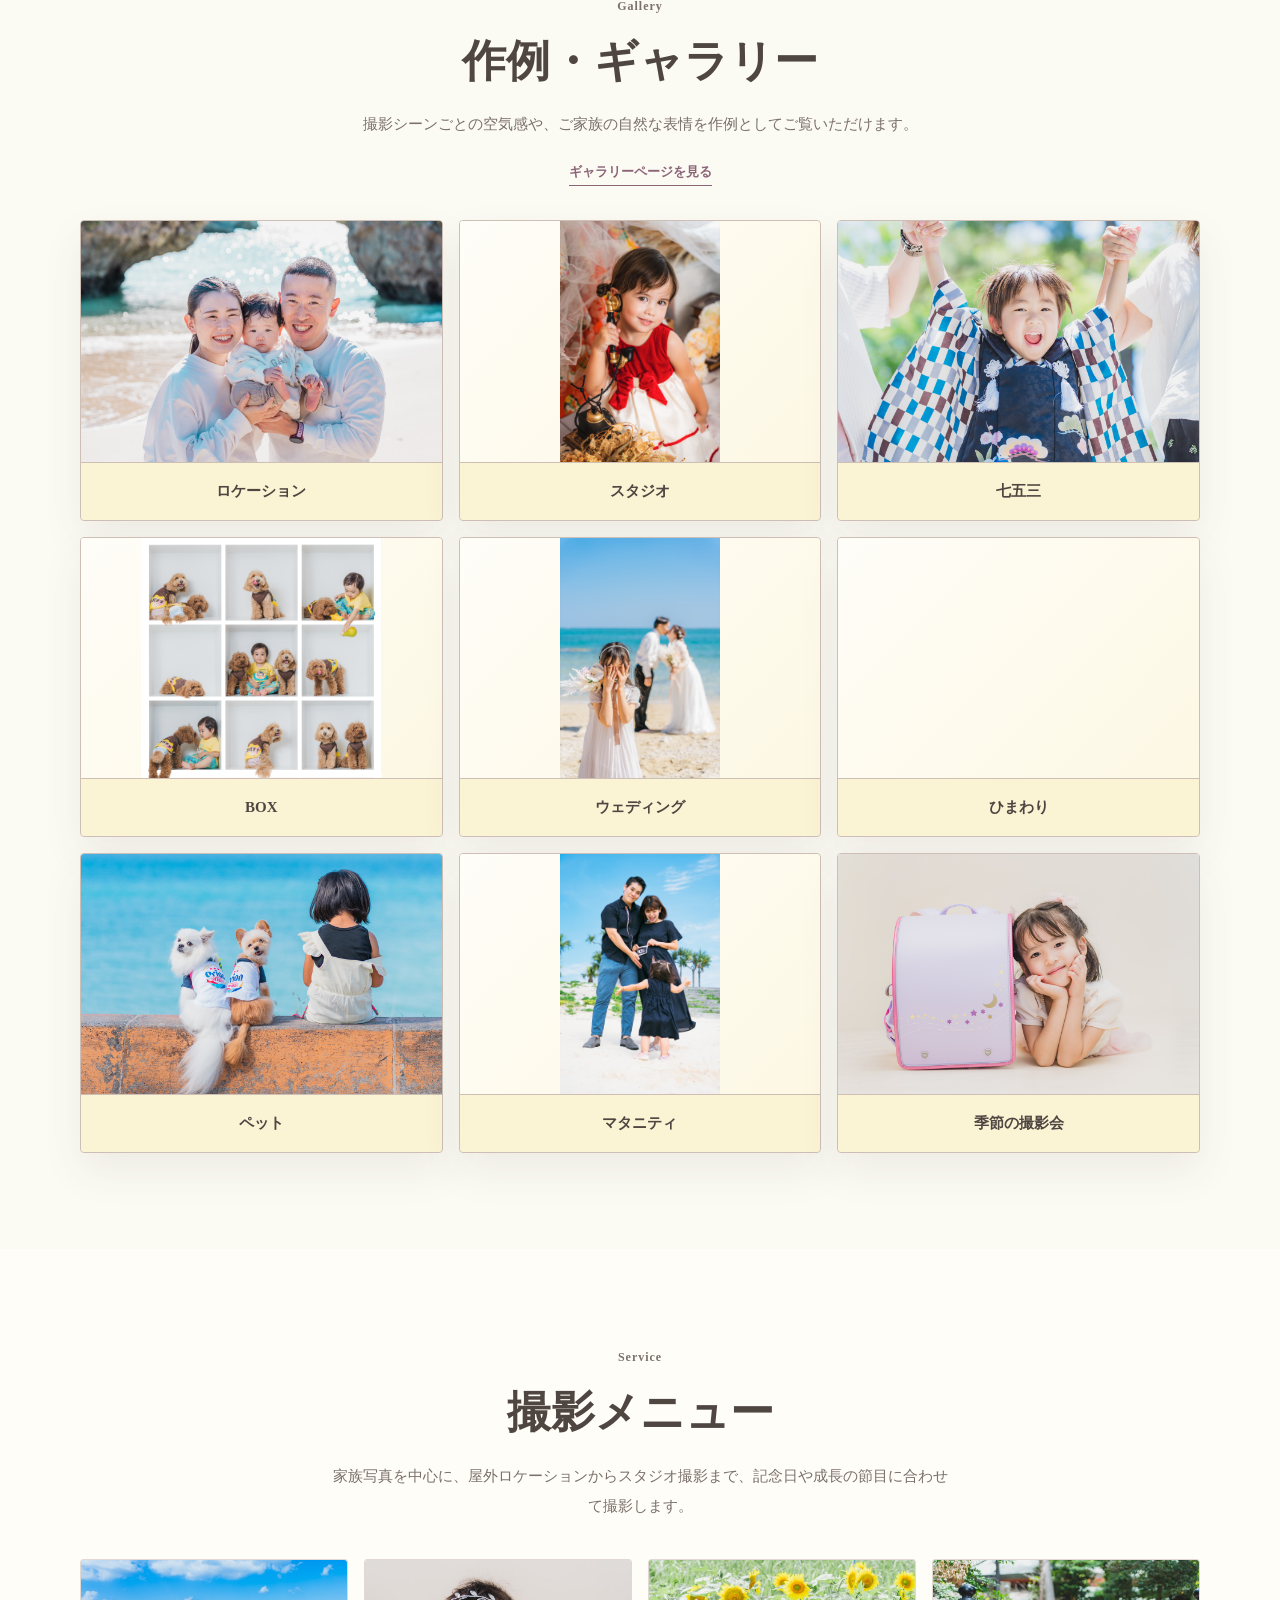
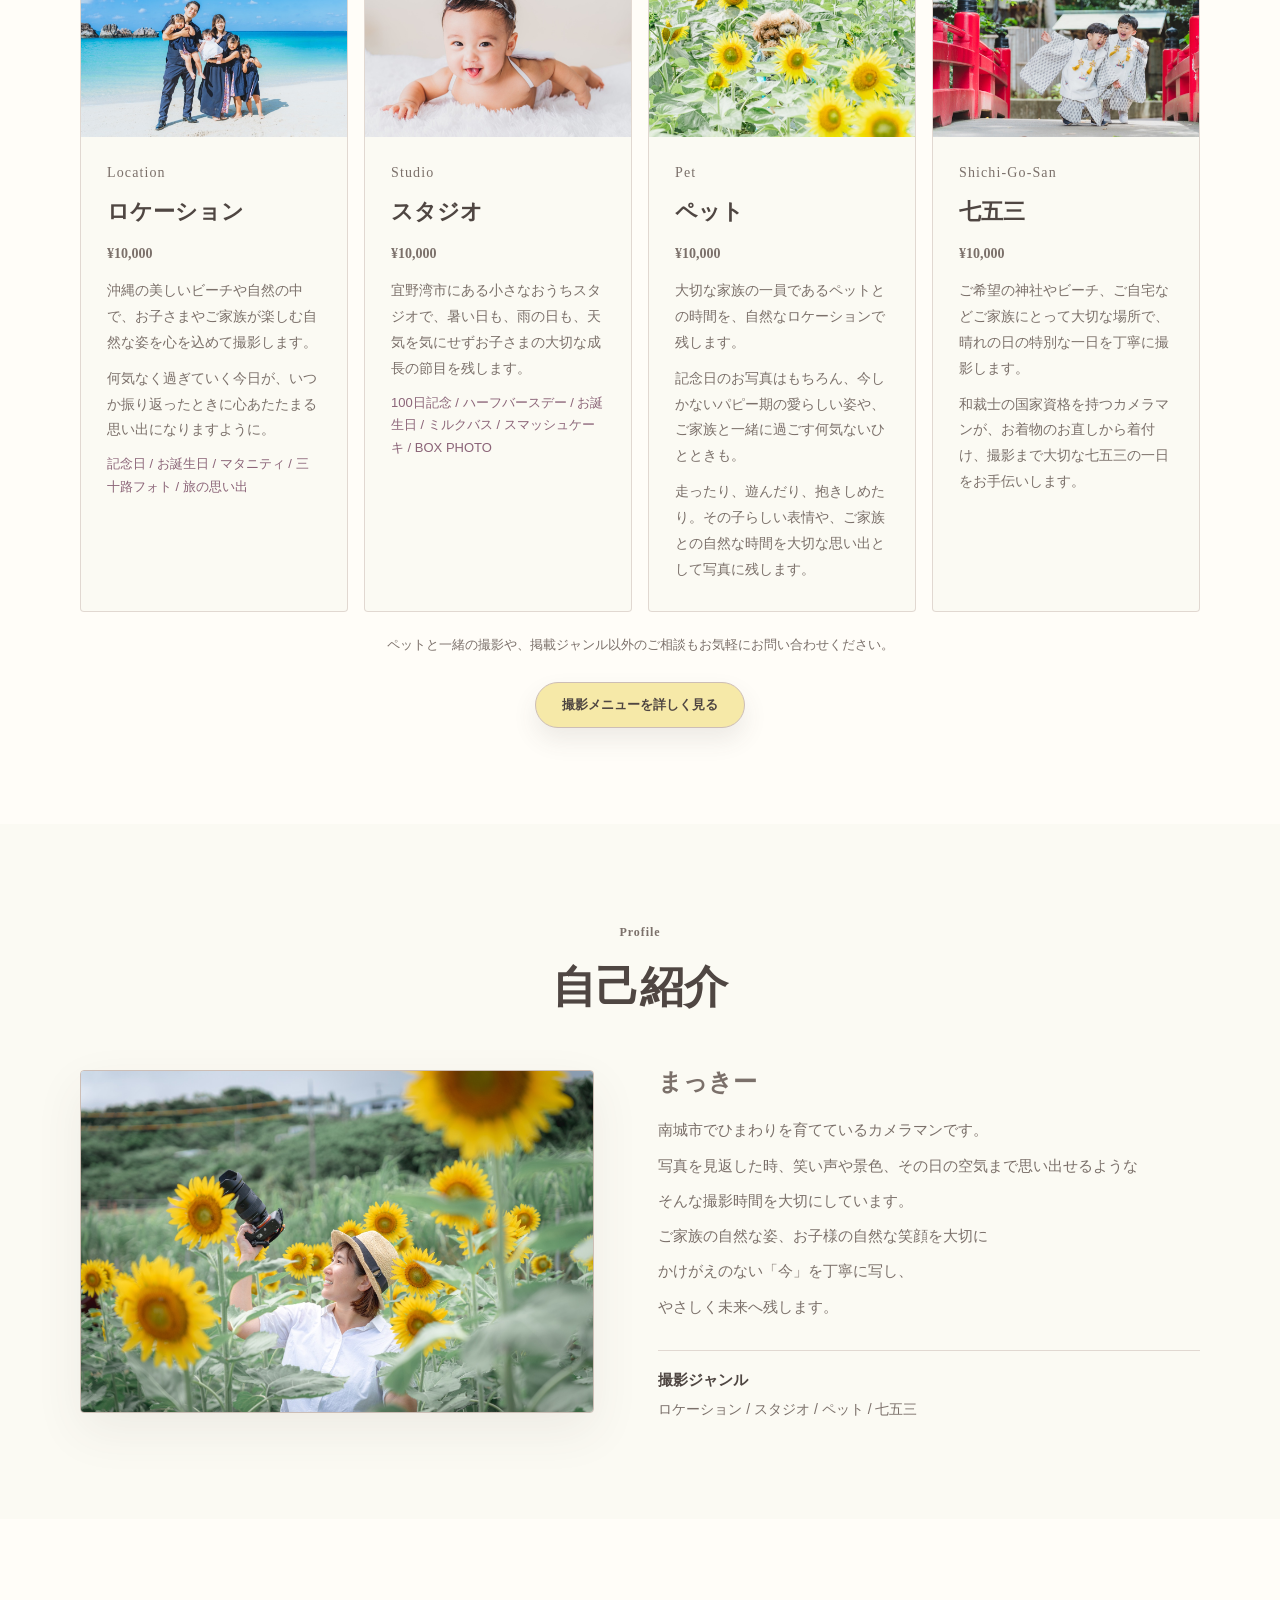
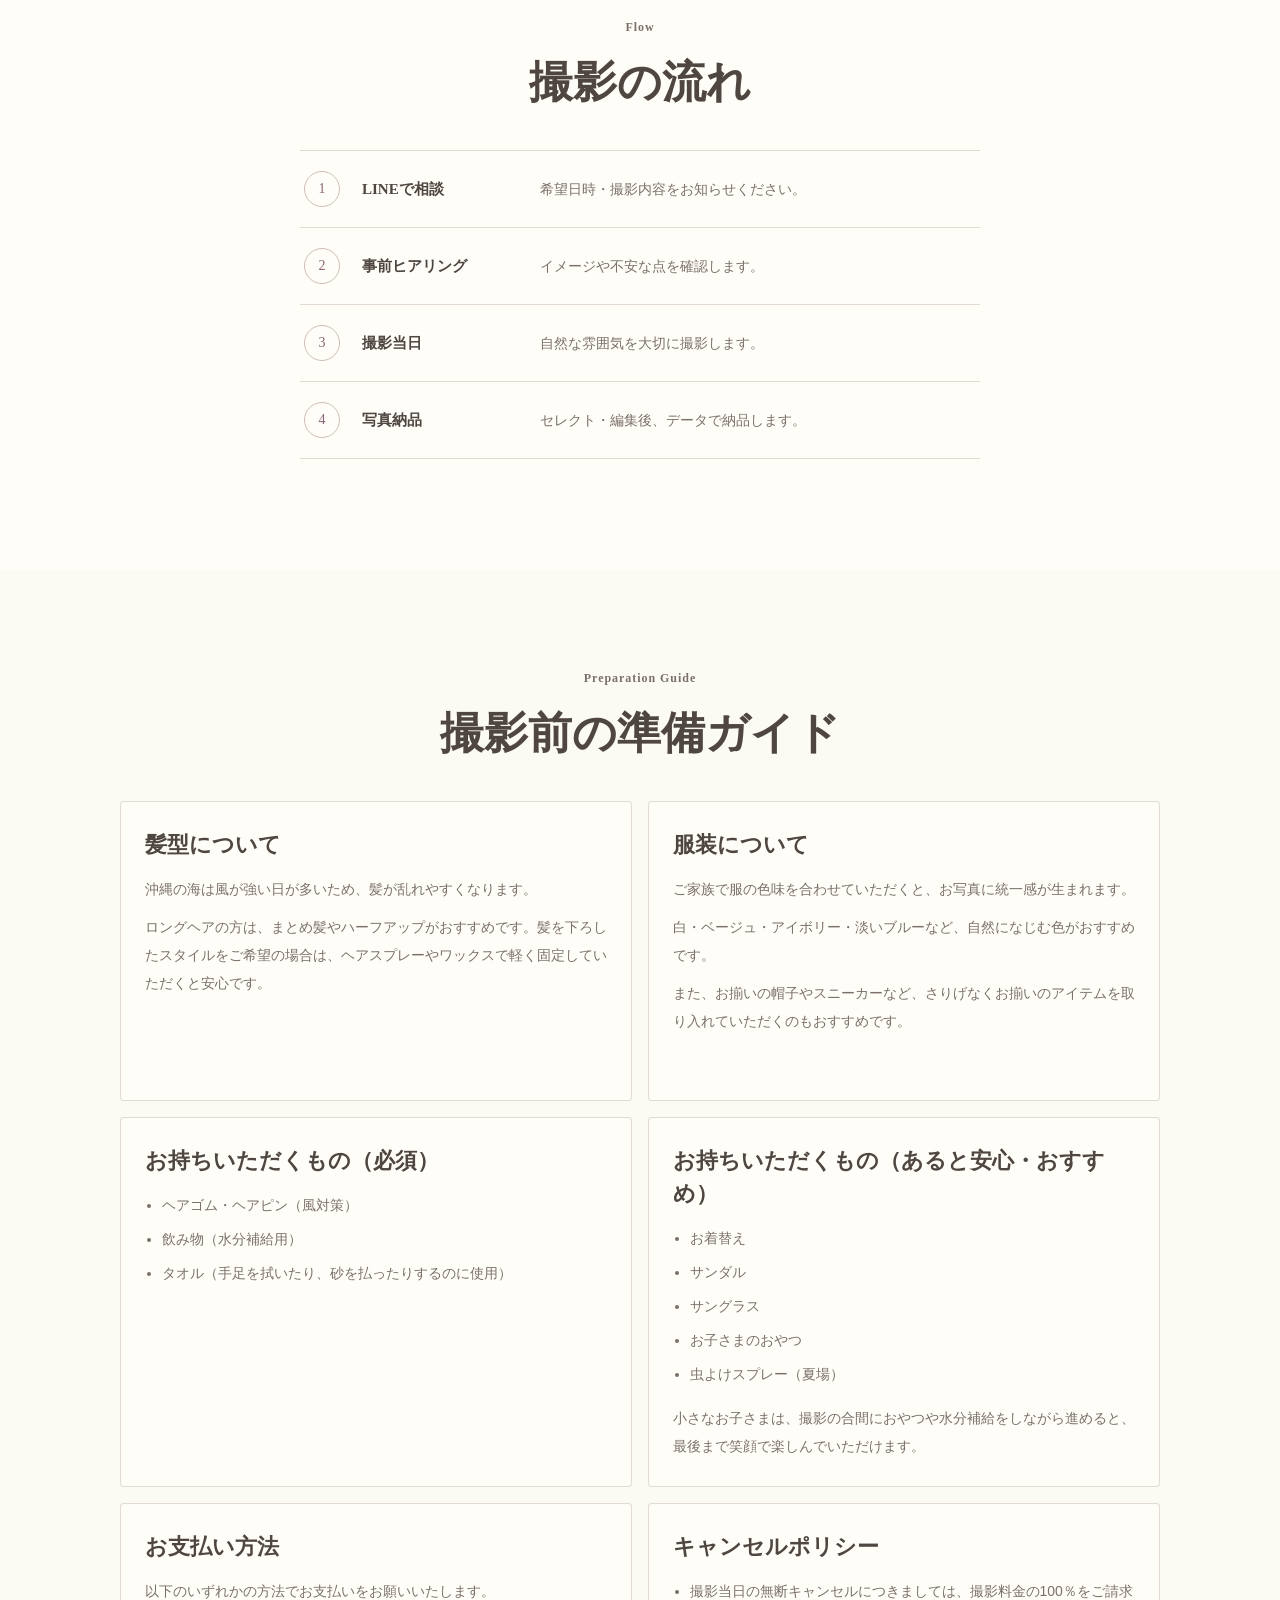
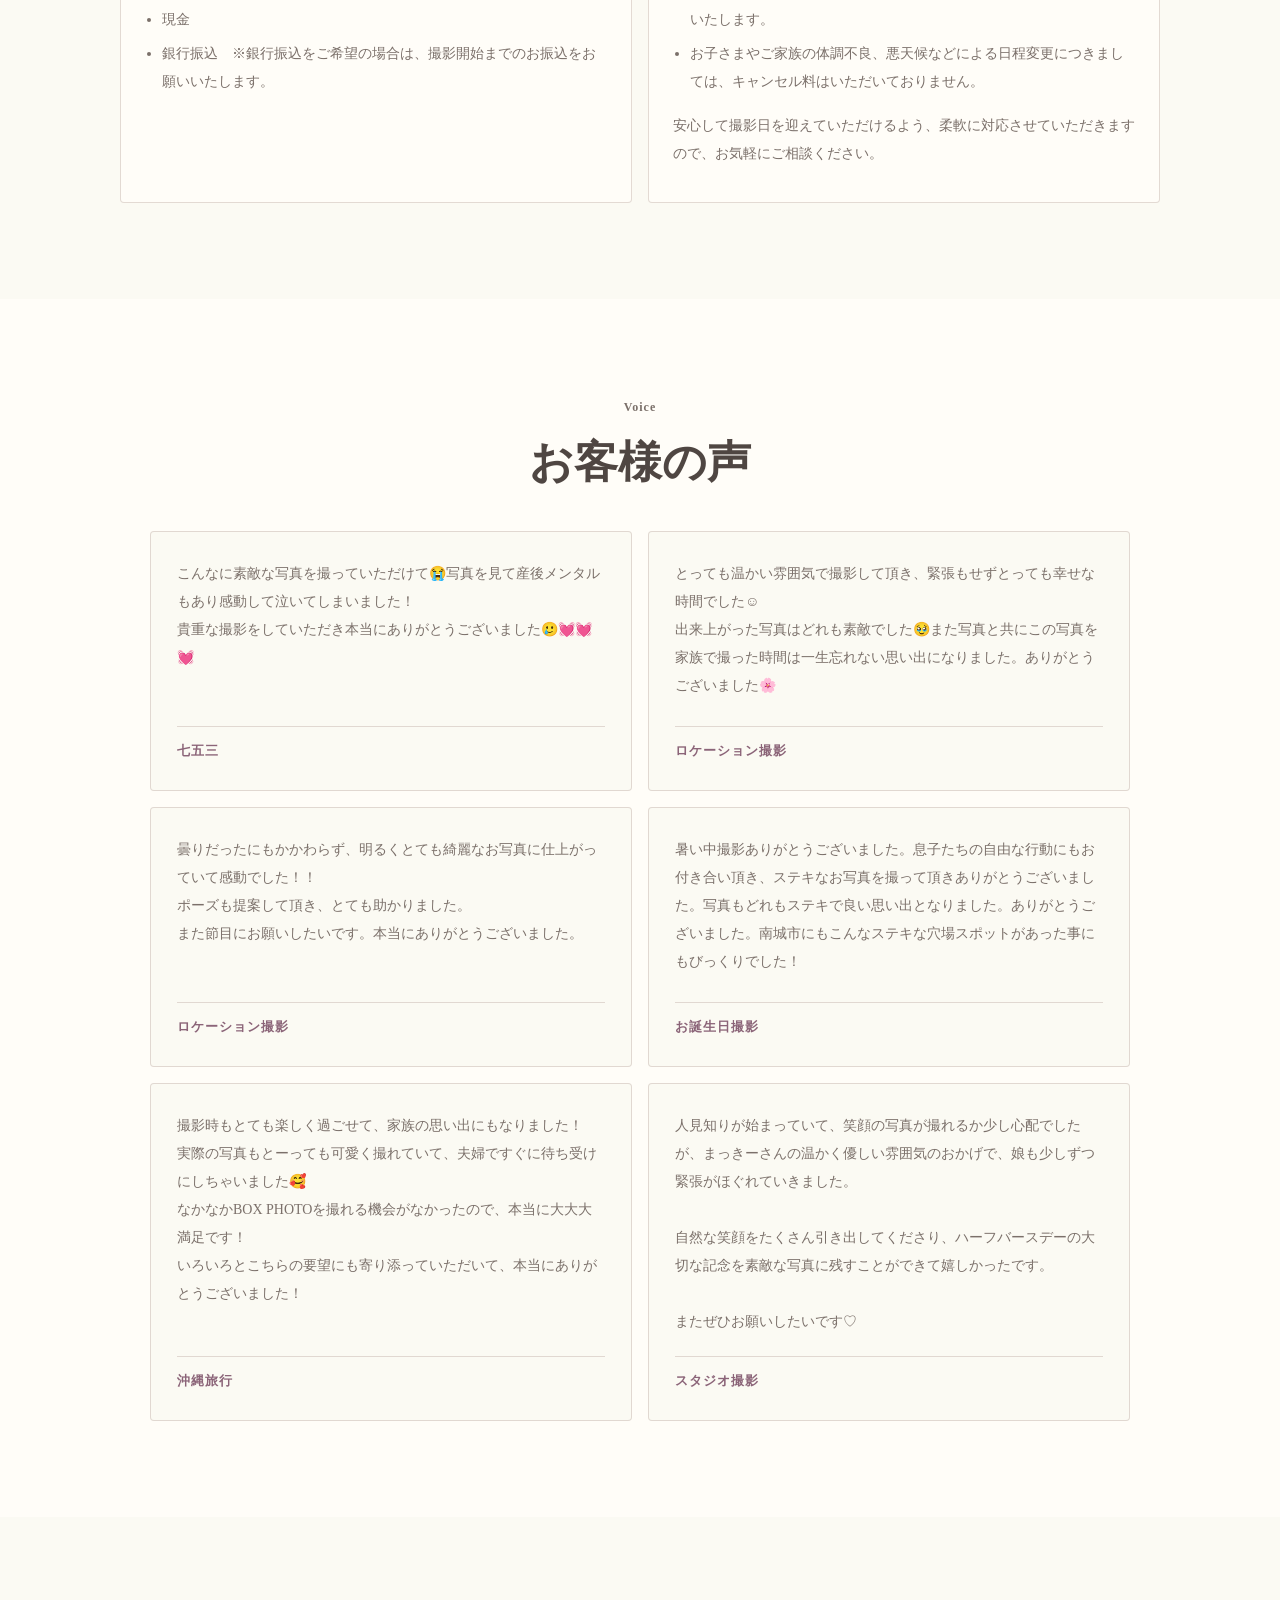
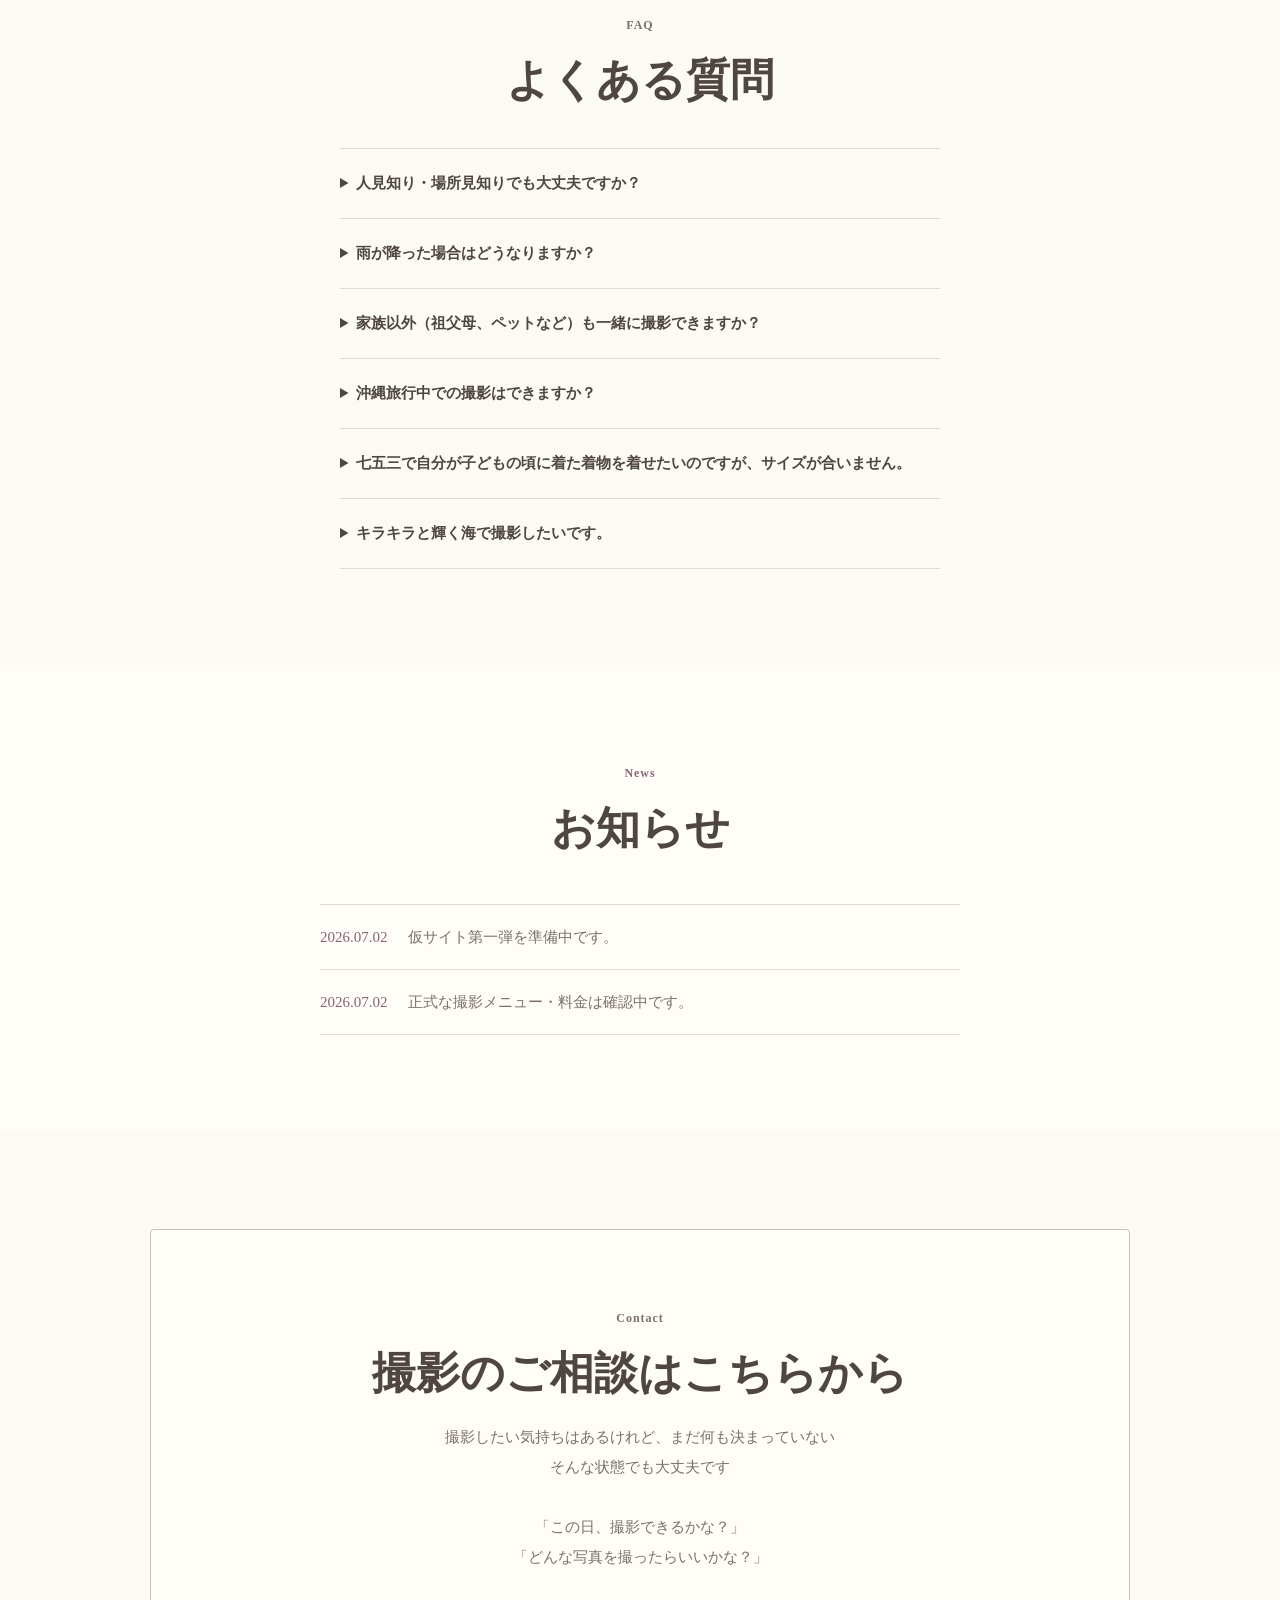
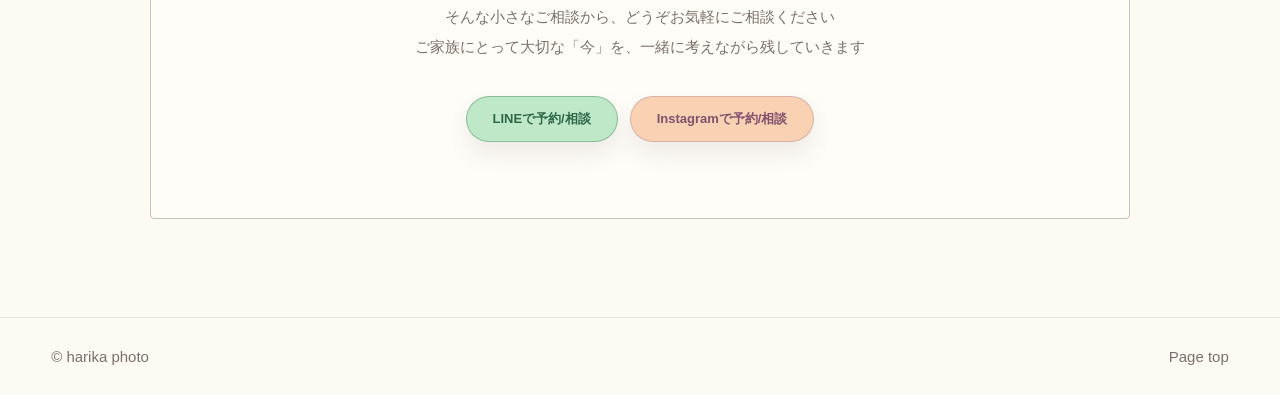
==== commit 14cfe1bd: "Frame service card photos" ====
--- a/index.html
+++ b/index.html
@@ -6,7 +6,7 @@
     <meta name="description" content="まっきーは、自然な表情と空気感を大切に残すフォトグラファーの仮サイトです。" />
     <meta name="robots" content="noindex, nofollow, noarchive" />
     <title>harika photo | カメラマン仮サイト</title>
-    <link rel="stylesheet" href="assets/css/style.css?v=service-photo-edge-20260727" />
+    <link rel="stylesheet" href="assets/css/style.css?v=service-photo-frame-20260727" />
   </head>
   <body>
     <header class="site-header">
--- a/assets/css/style.css
+++ b/assets/css/style.css
@@ -481,7 +481,7 @@
   margin: -28px -26px 22px;
   overflow: hidden;
   background: var(--paper);
-  border-bottom: 1px solid var(--soft-line);
+  box-shadow: inset 0 0 0 1px rgba(205, 190, 182, 0.42);
 }
 
 .service-photo img {
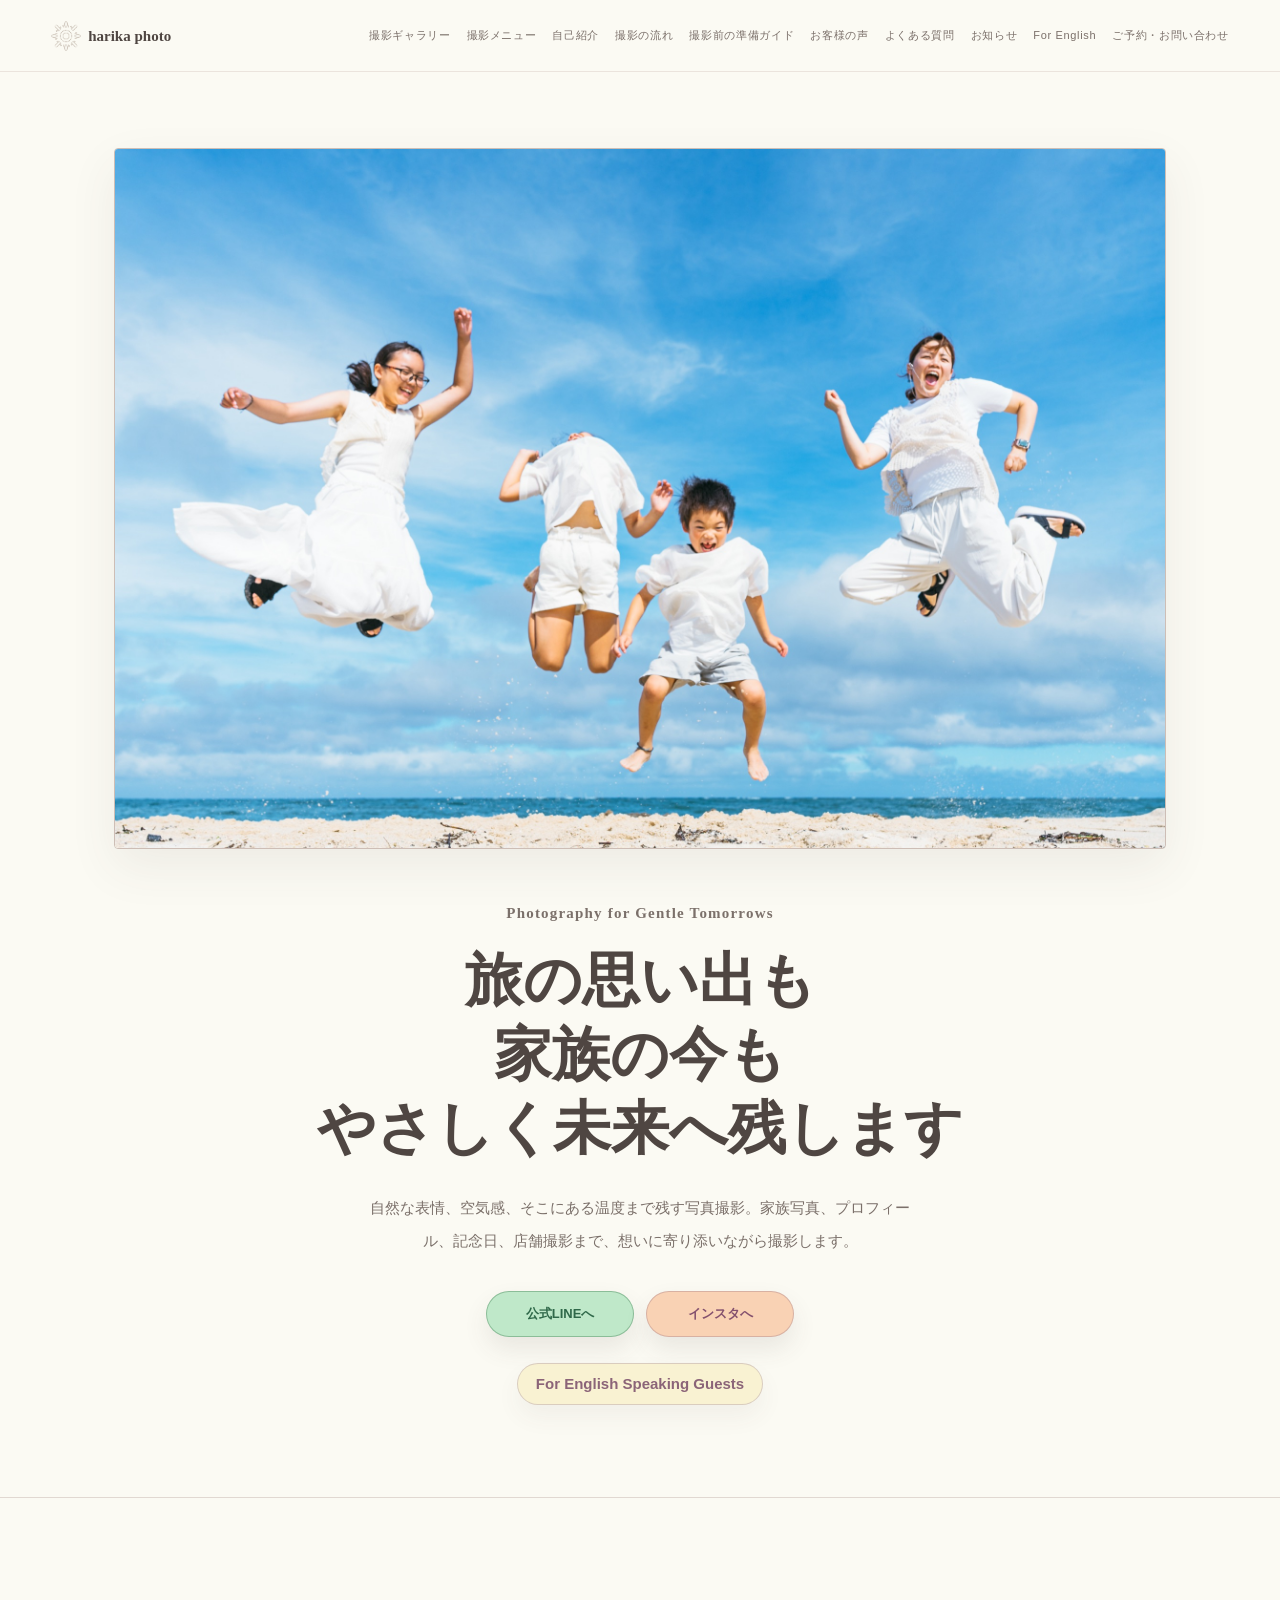
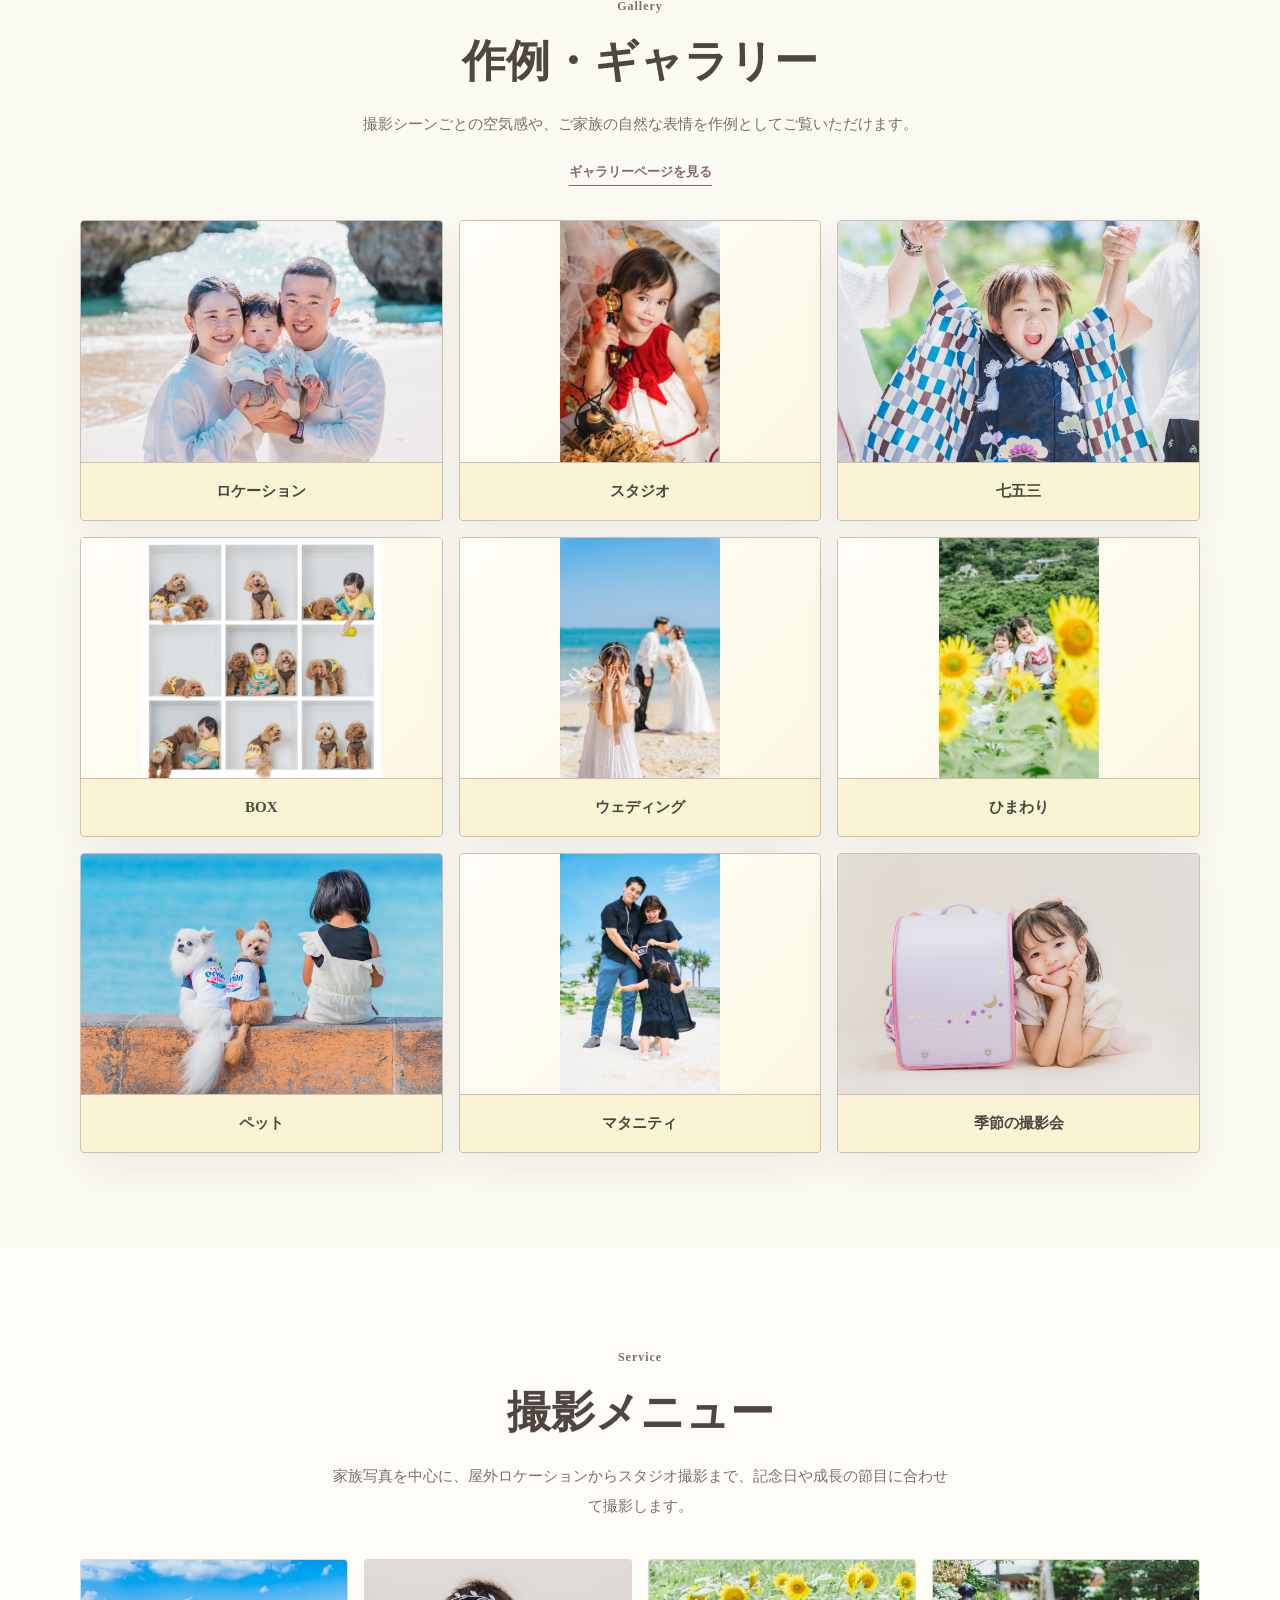
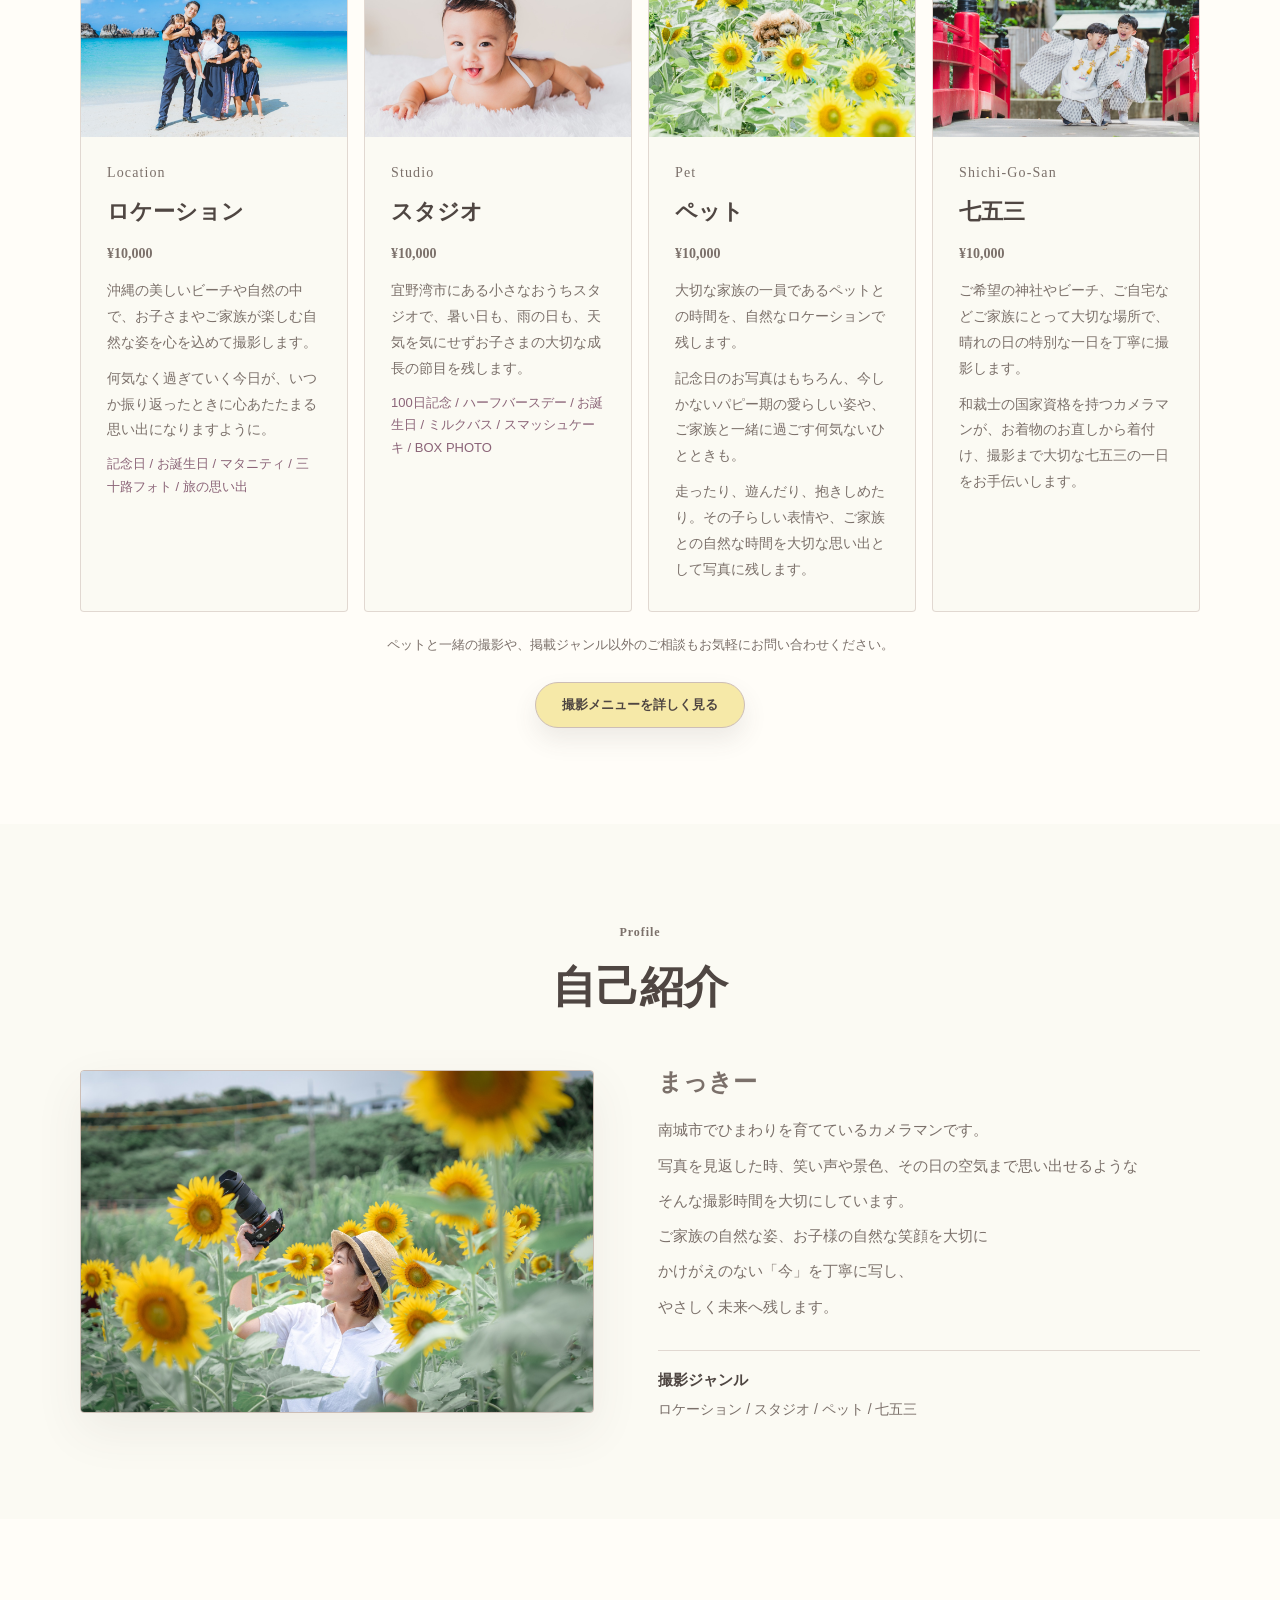
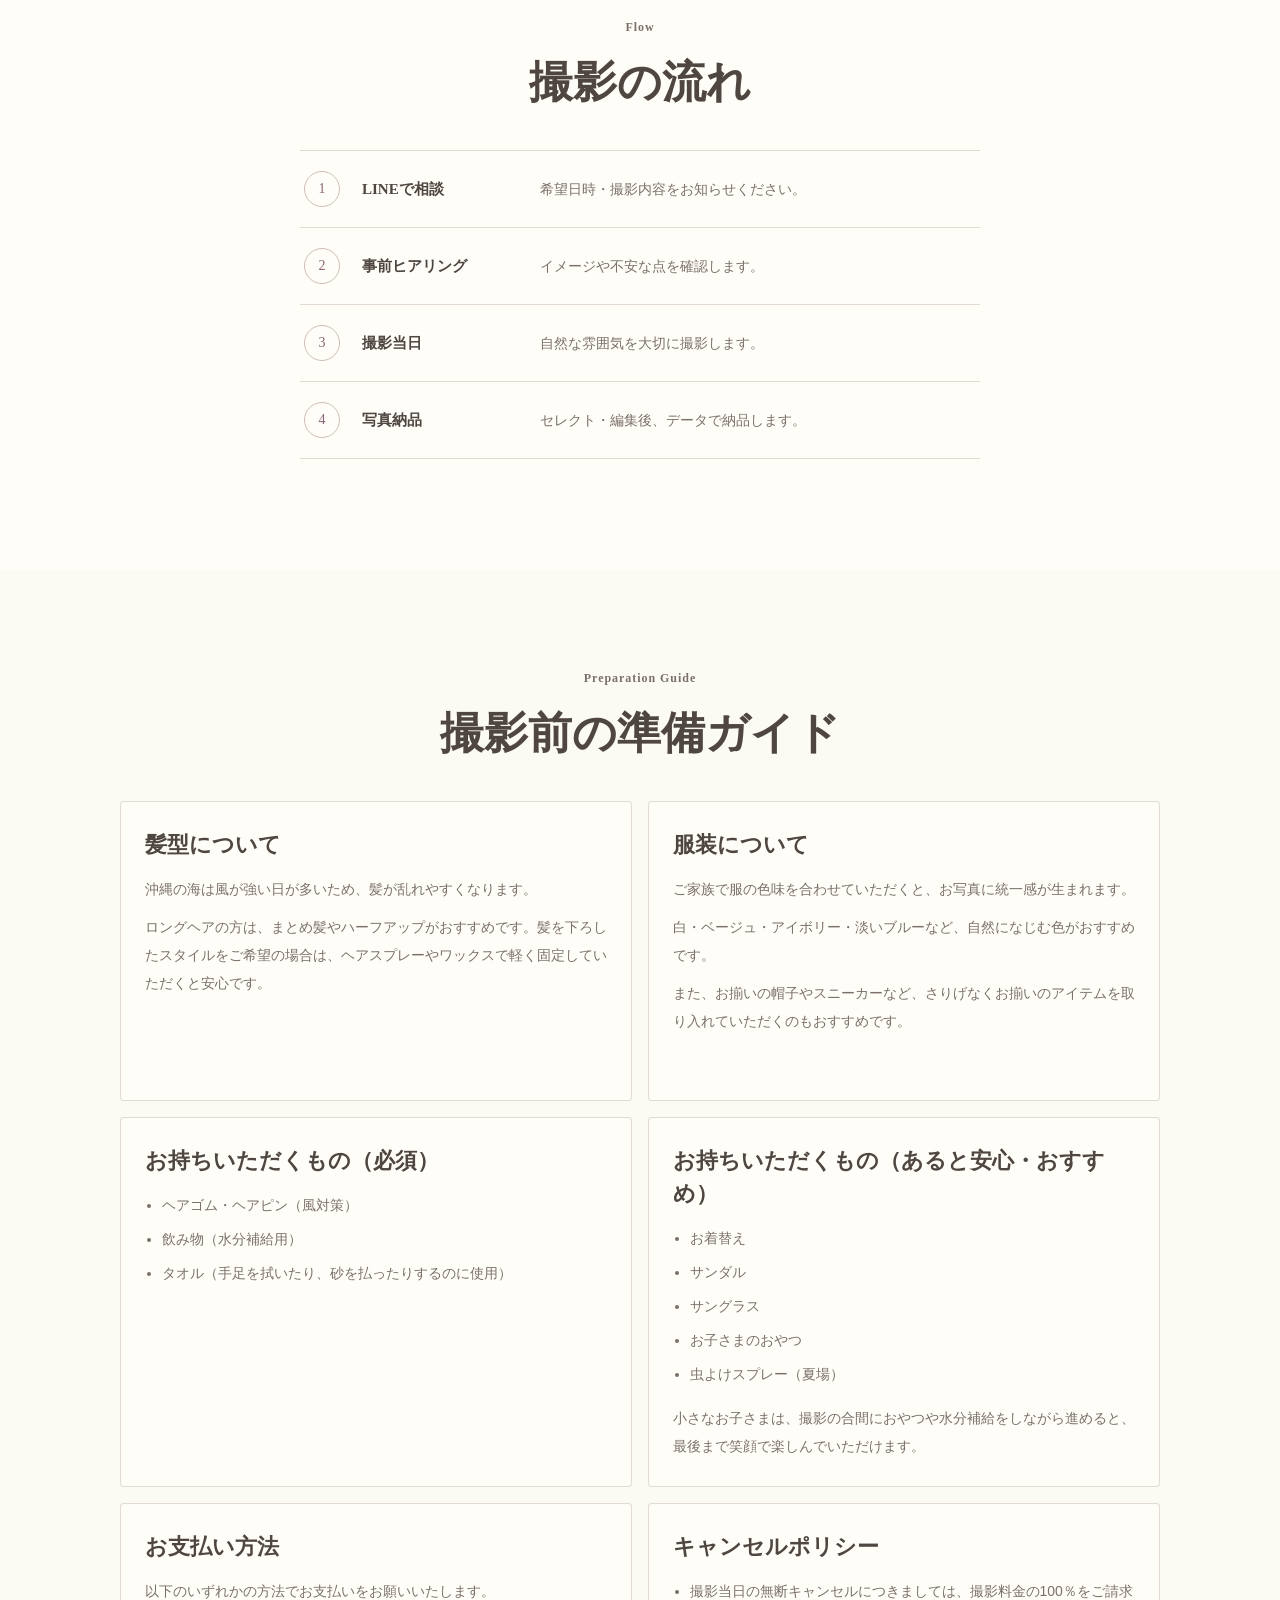
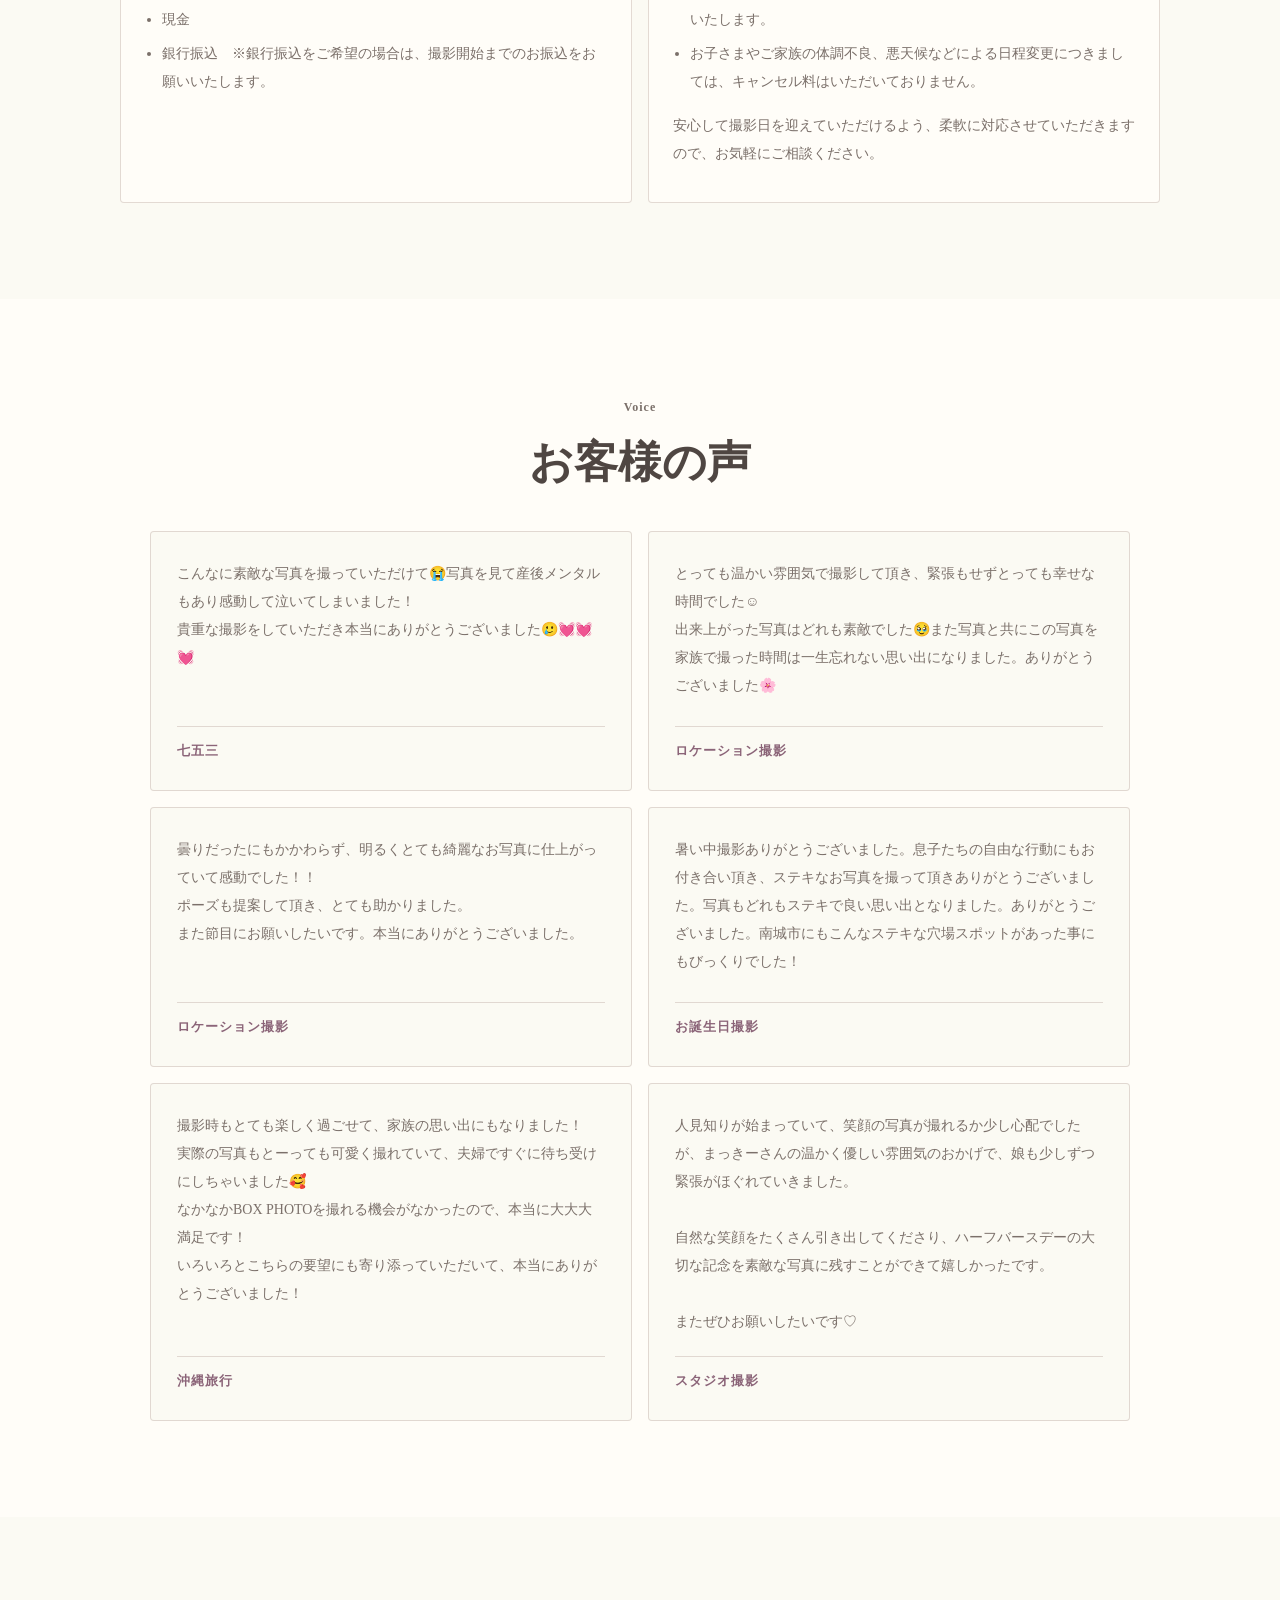
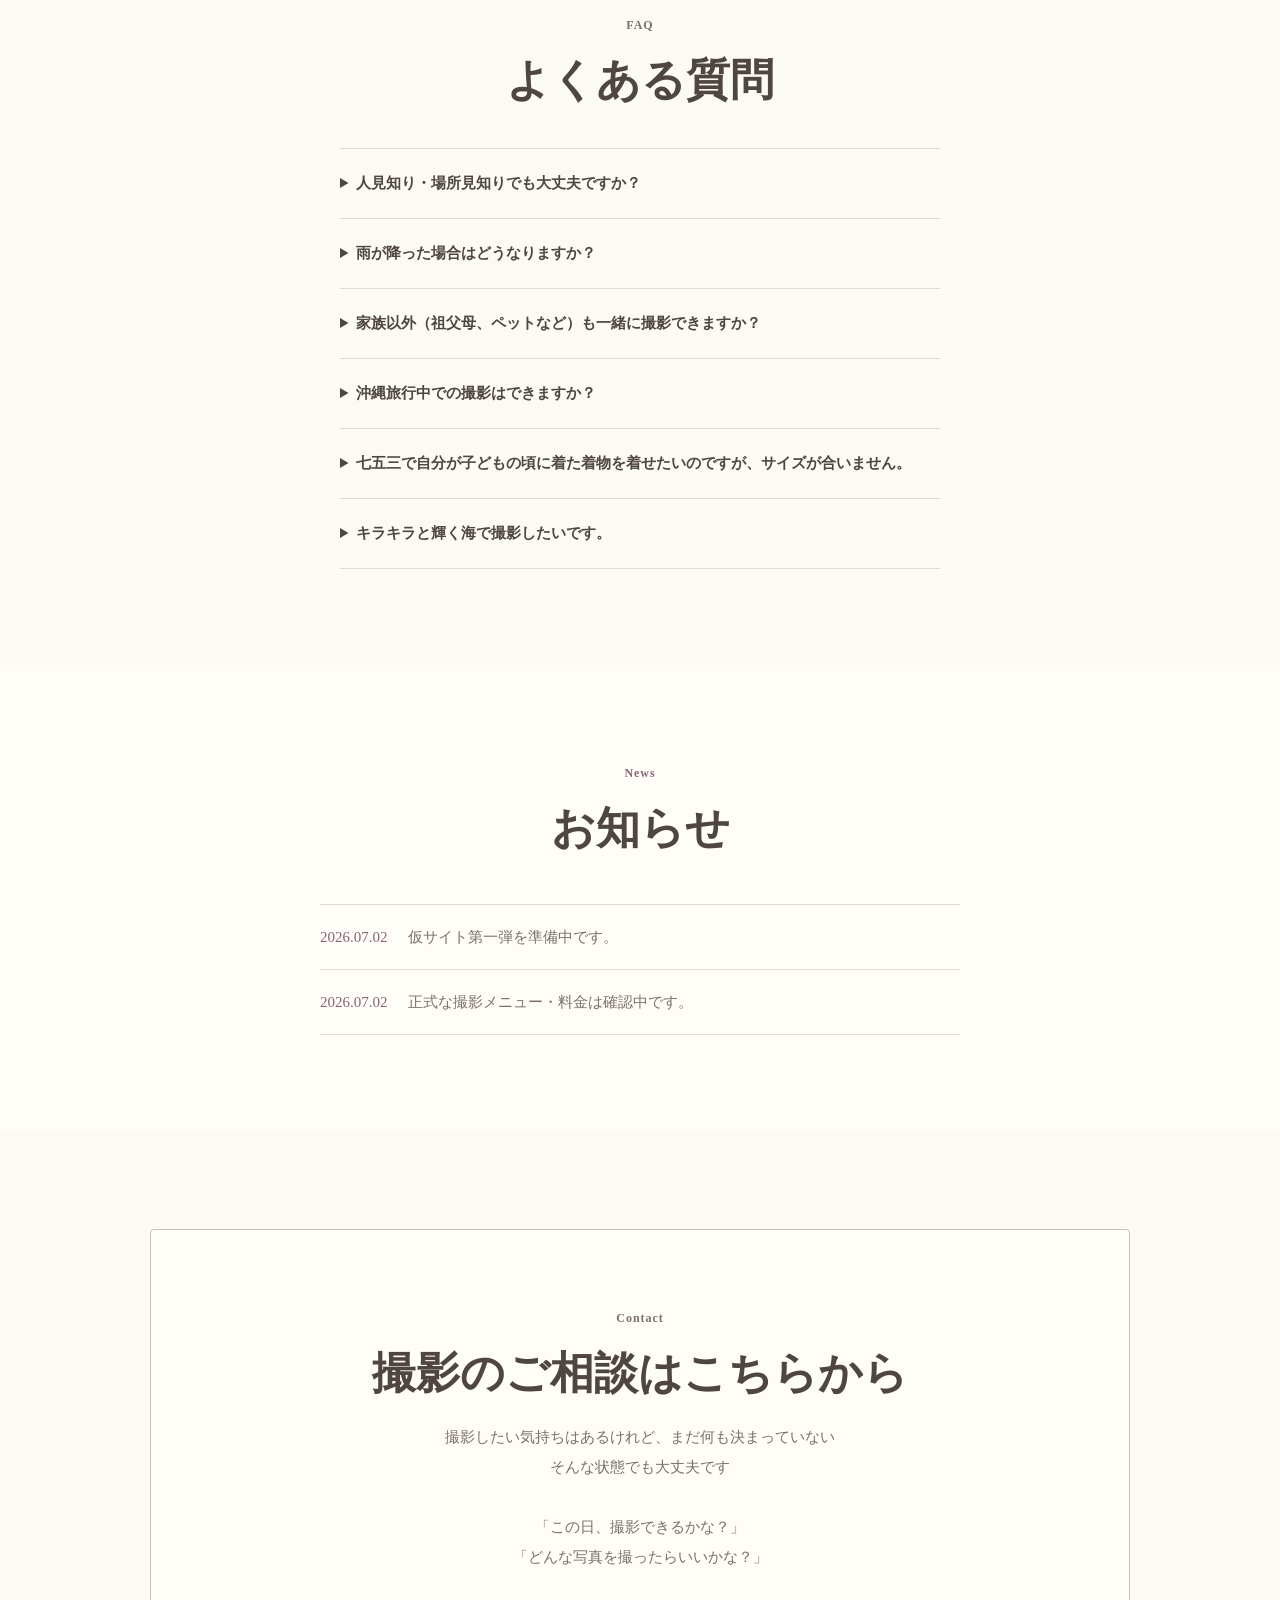
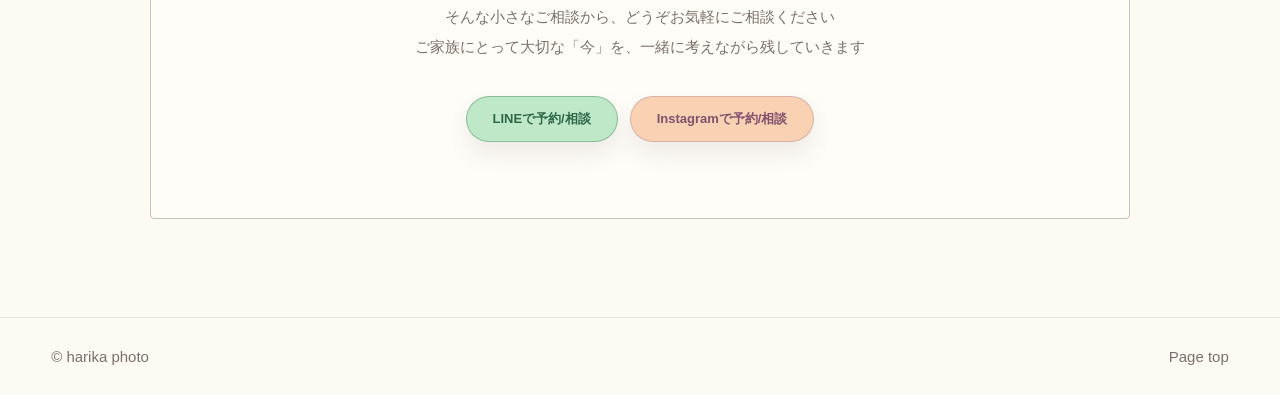
==== commit 30c0b6b9: "Update nav labels and menu detail photos" ====
--- a/index.html
+++ b/index.html
@@ -6,14 +6,14 @@
     <meta name="description" content="まっきーは、自然な表情と空気感を大切に残すフォトグラファーの仮サイトです。" />
     <meta name="robots" content="noindex, nofollow, noarchive" />
     <title>harika photo | カメラマン仮サイト</title>
-    <link rel="stylesheet" href="assets/css/style.css?v=service-photo-frame-20260727" />
+    <link rel="stylesheet" href="assets/css/style.css?v=menu-detail-photo-20260727" />
   </head>
   <body>
     <header class="site-header">
       <a class="brand" href="index.html" aria-label="トップページへ"><img class="brand-logo" src="assets/images/harika-photo-mark-centered.png" alt="" /><span>harika photo</span></a>
       <button class="nav-toggle" type="button" aria-expanded="false" aria-controls="site-nav"><span></span><span></span></button>
       <nav class="site-nav" id="site-nav">
-        <a href="#gallery">ギャラリー</a><a href="#service">撮影メニュー</a><a href="#profile">自己紹介</a><a href="#flow">撮影の流れ</a><a href="#preparation">準備ガイド</a><a href="#voices">お客様の声</a><a href="#faq">よくある質問</a><a href="#news">お知らせ</a><a href="english.html">For English</a><a href="#contact">ご予約・お問い合わせ</a>
+        <a href="#gallery">撮影ギャラリー</a><a href="#service">撮影メニュー</a><a href="#profile">自己紹介</a><a href="#flow">撮影の流れ</a><a href="#preparation">撮影前の準備ガイド</a><a href="#voices">お客様の声</a><a href="#faq">よくある質問</a><a href="#news">お知らせ</a><a href="english.html">For English</a><a href="#contact">ご予約・お問い合わせ</a>
       </nav>
     </header>
     <main>
--- a/assets/css/style.css
+++ b/assets/css/style.css
@@ -1269,20 +1269,19 @@
 }
 
 .menu-detail-photo {
-  display: flex;
-  align-items: center;
-  justify-content: center;
-  aspect-ratio: 16 / 11;
-  color: rgba(79, 70, 66, 0.38);
-  font-family: var(--serif);
-  font-size: 12px;
-  font-weight: 600;
-  letter-spacing: 0.12em;
-  background:
-    linear-gradient(135deg, rgba(246, 233, 168, 0.34), rgba(168, 184, 154, 0.26)),
-    repeating-linear-gradient(45deg, rgba(255, 253, 248, 0.75) 0 12px, rgba(139, 100, 120, 0.055) 12px 24px);
+  aspect-ratio: 500 / 333;
+  background: var(--paper);
   border: 1px solid var(--soft-line);
   border-radius: var(--radius);
+  overflow: hidden;
+  box-shadow: 0 16px 32px rgba(79, 70, 66, 0.08);
+}
+
+.menu-detail-photo img {
+  display: block;
+  width: 100%;
+  height: 100%;
+  object-fit: cover;
 }
 
 .menu-detail-copy > p:not(.service-label, .service-card-price) {
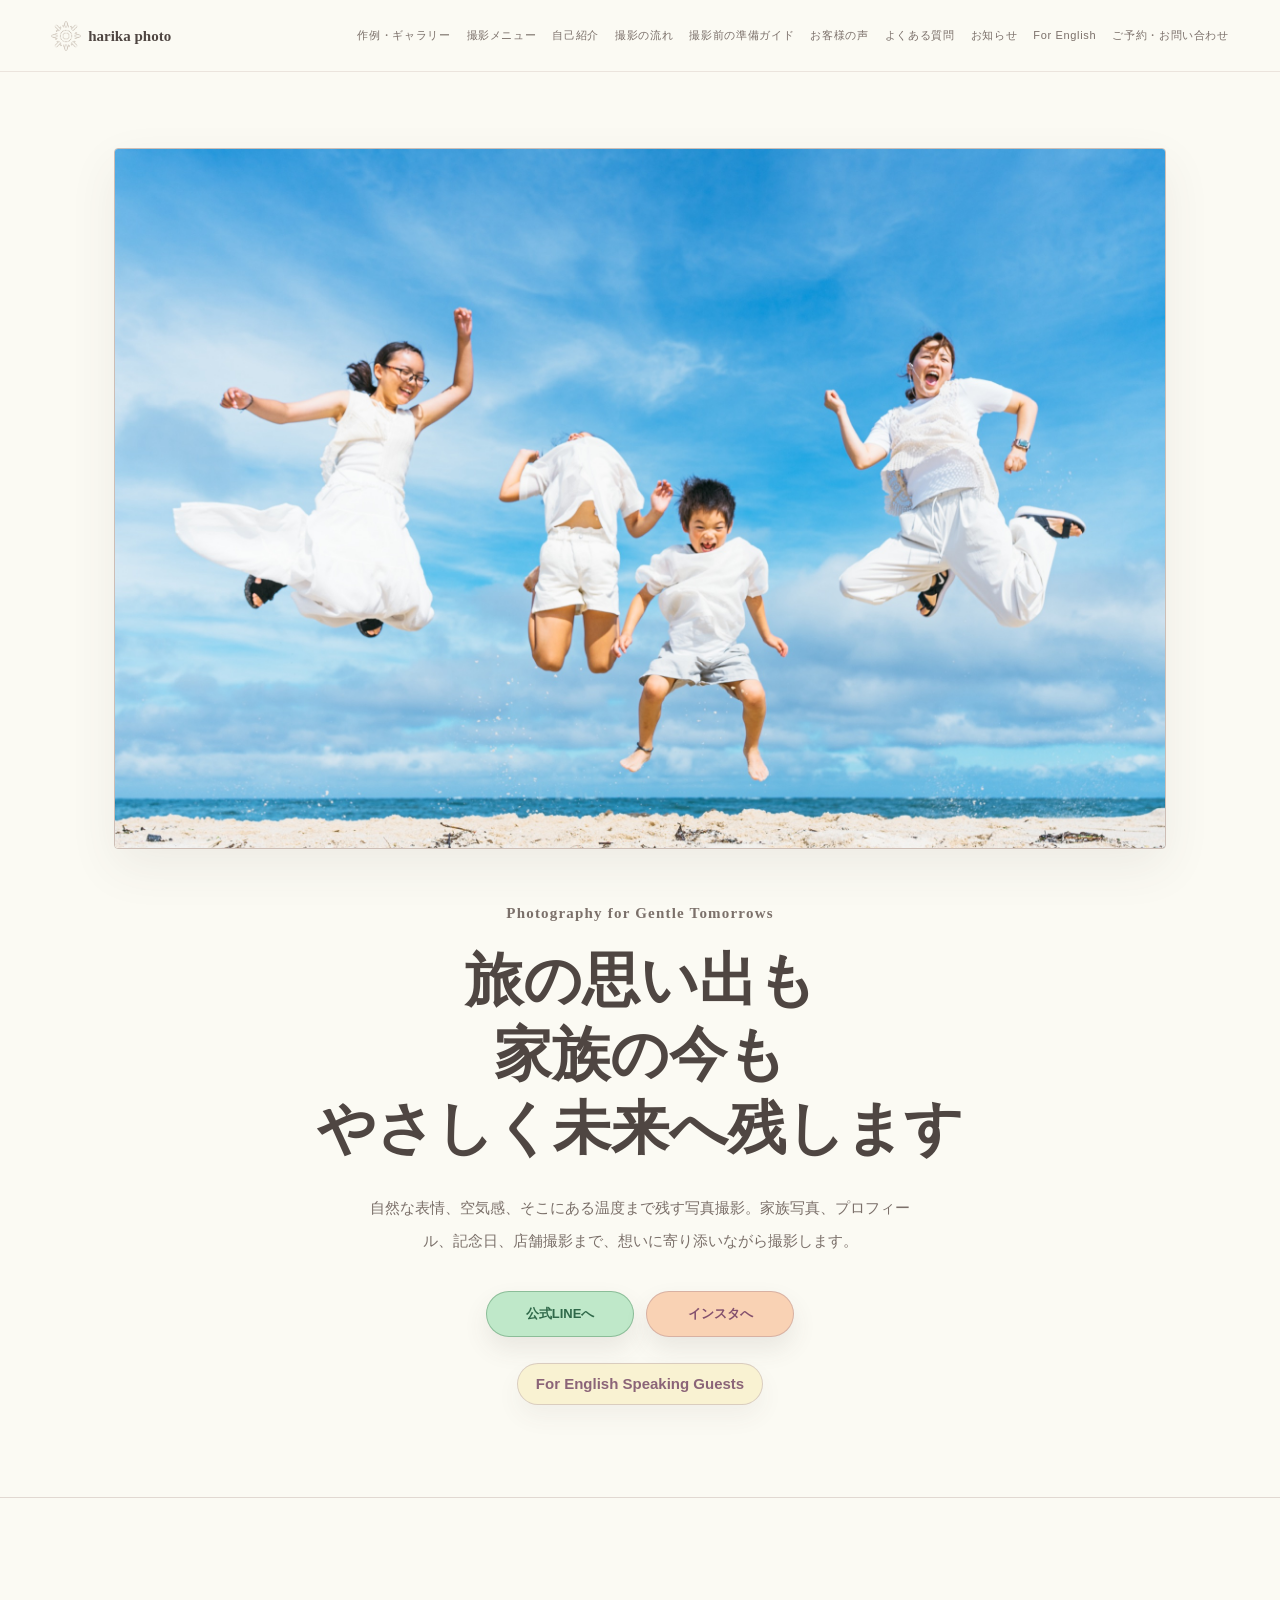
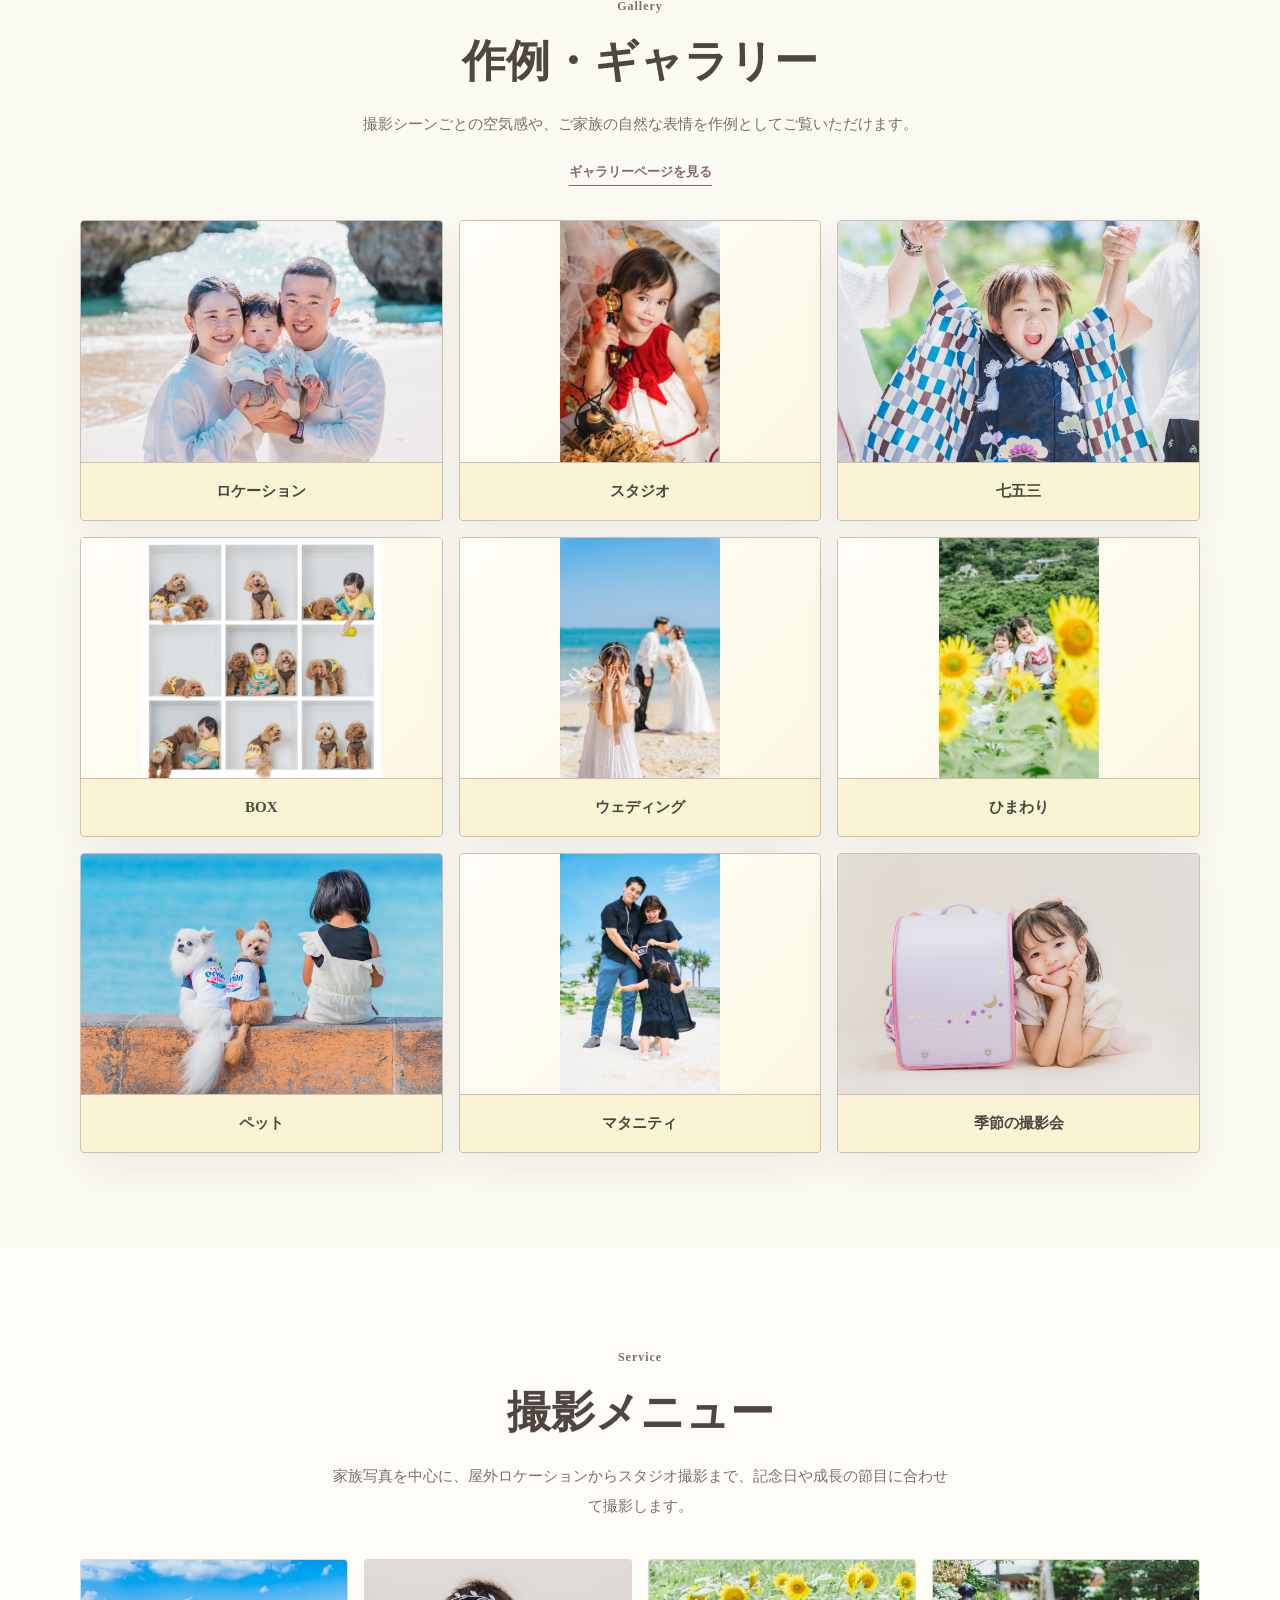
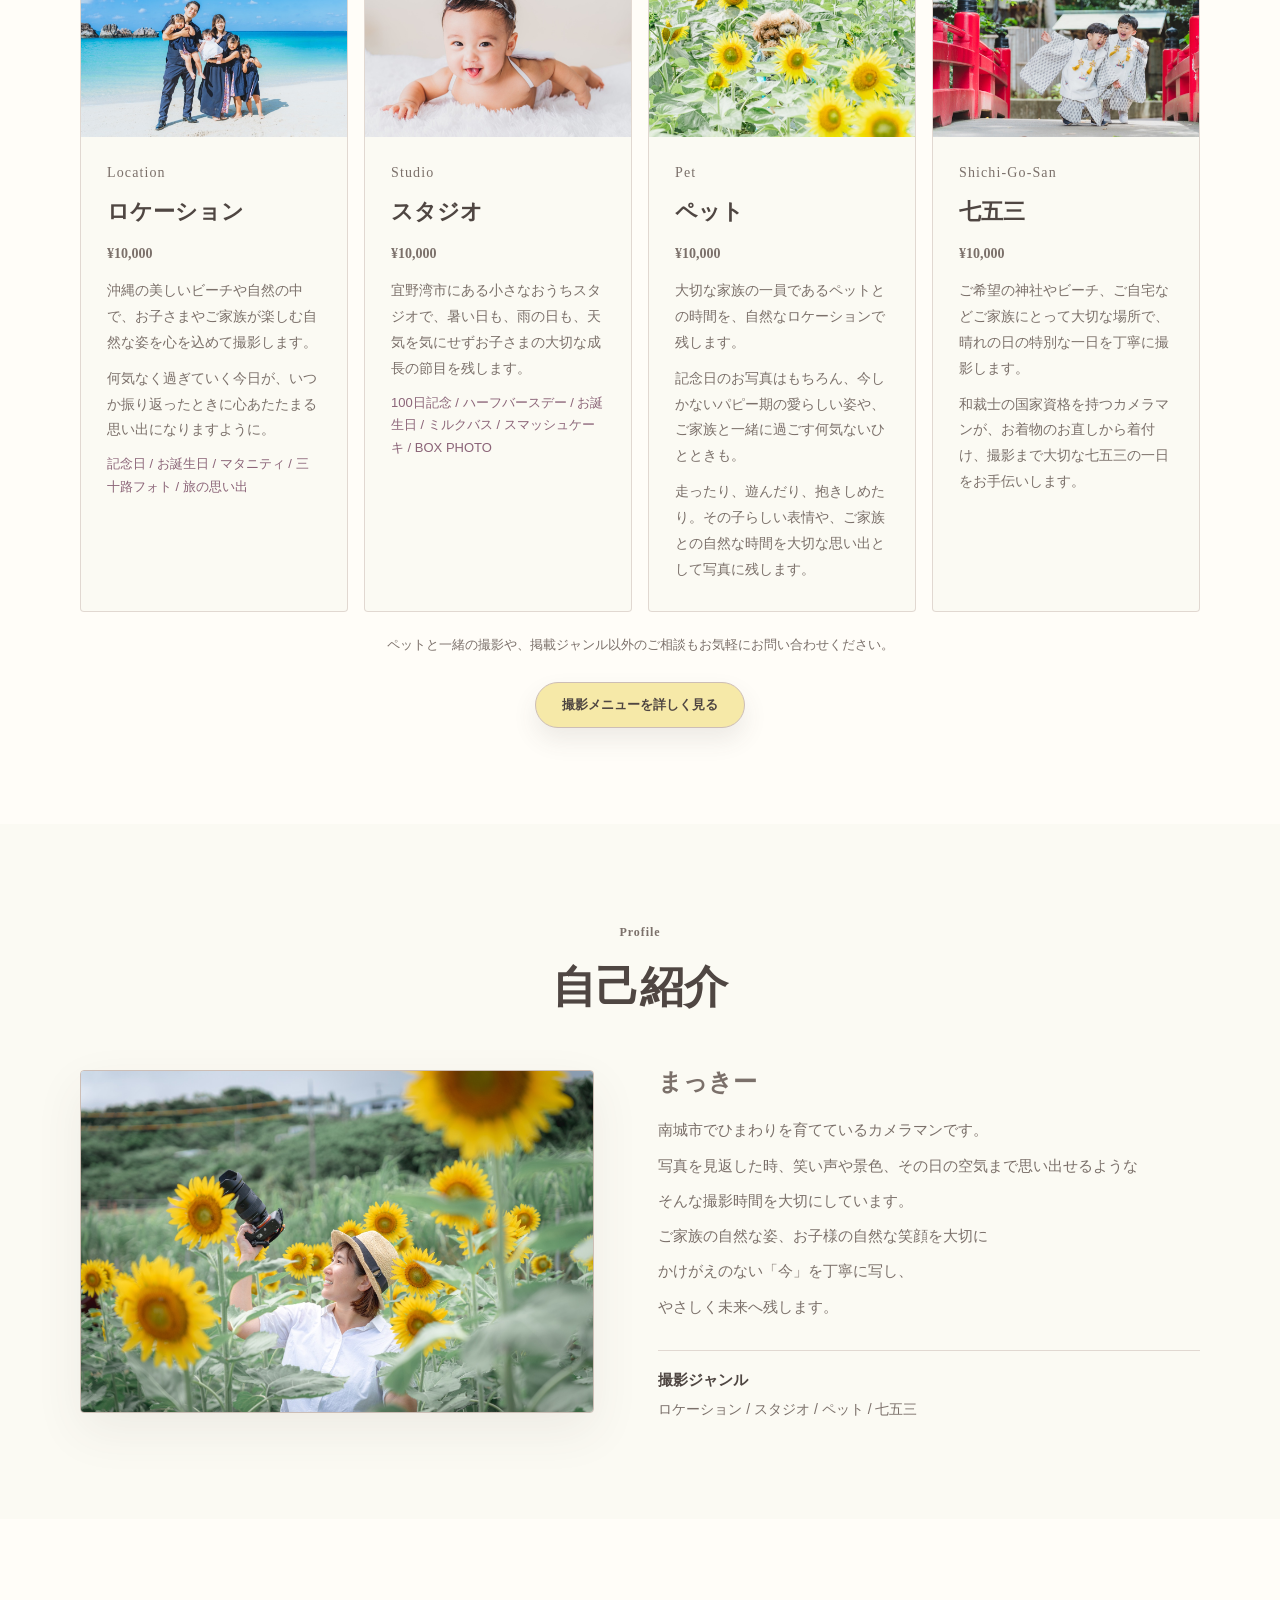
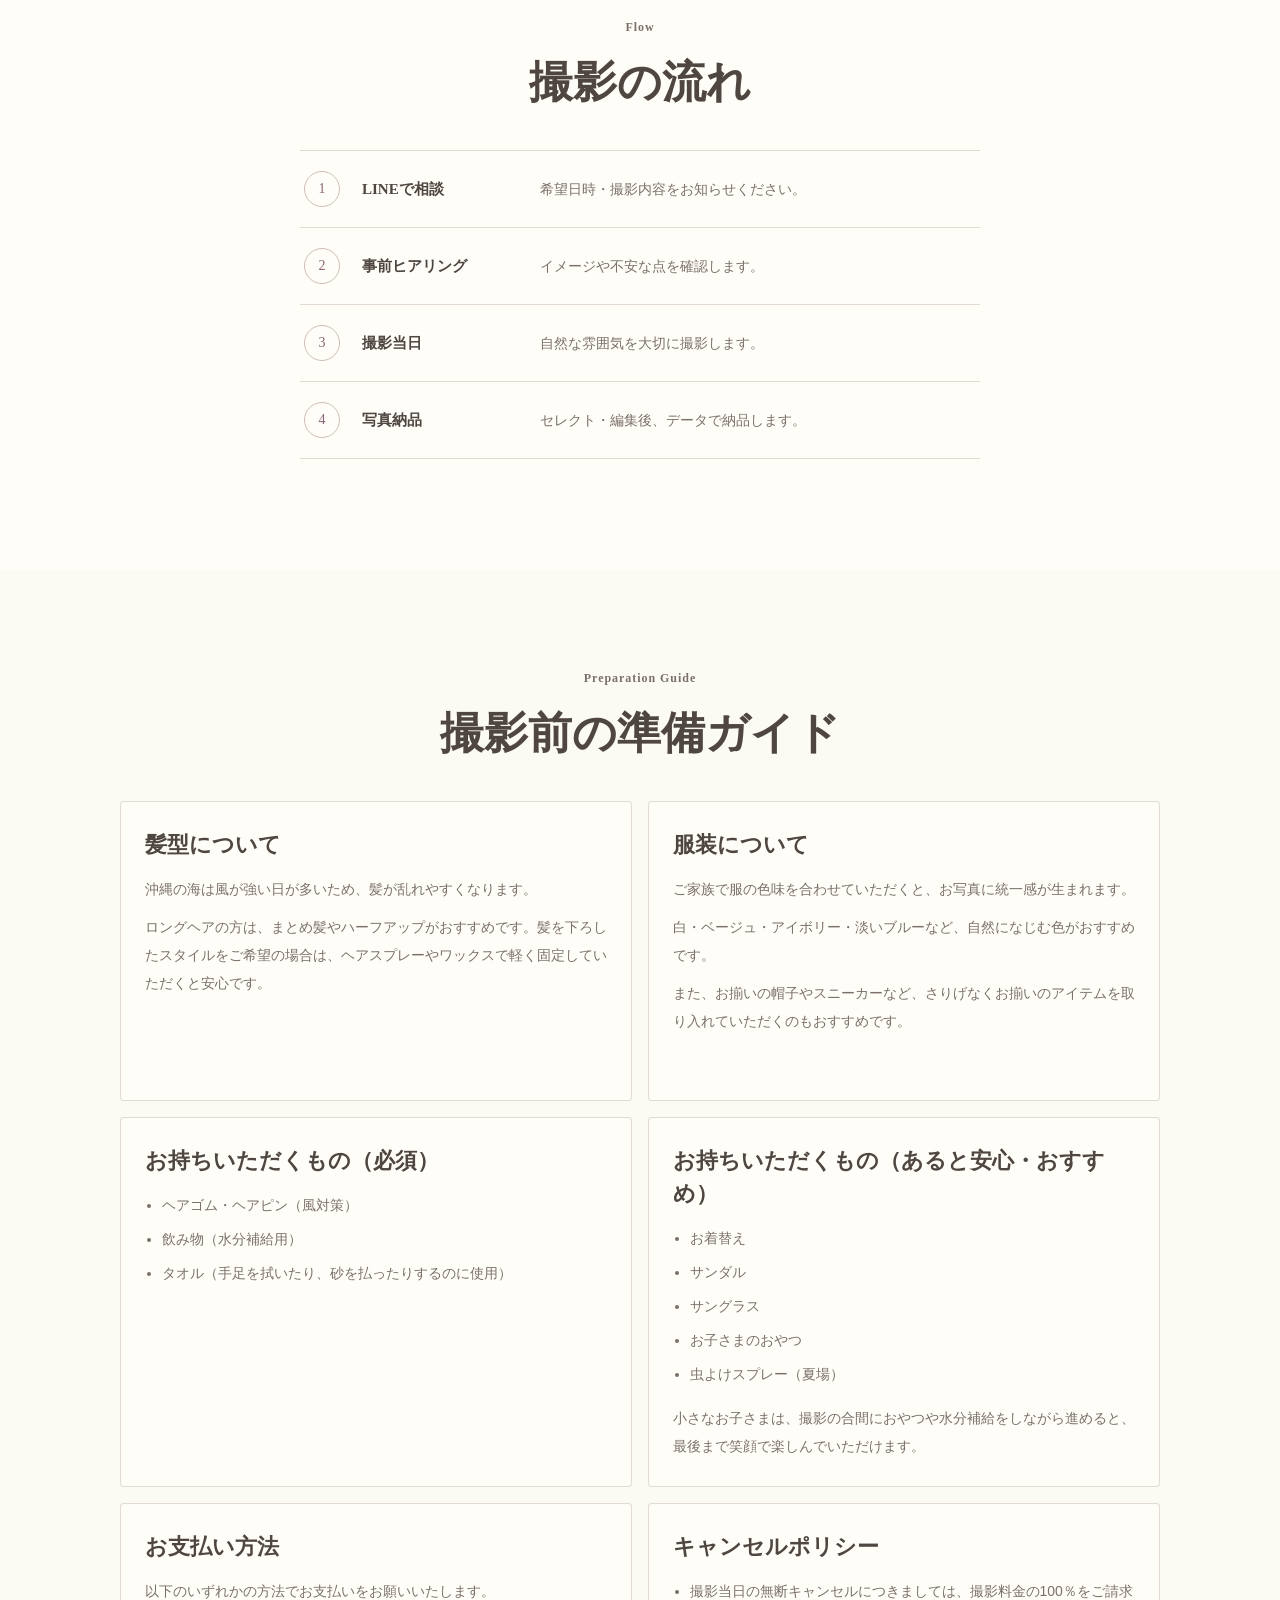
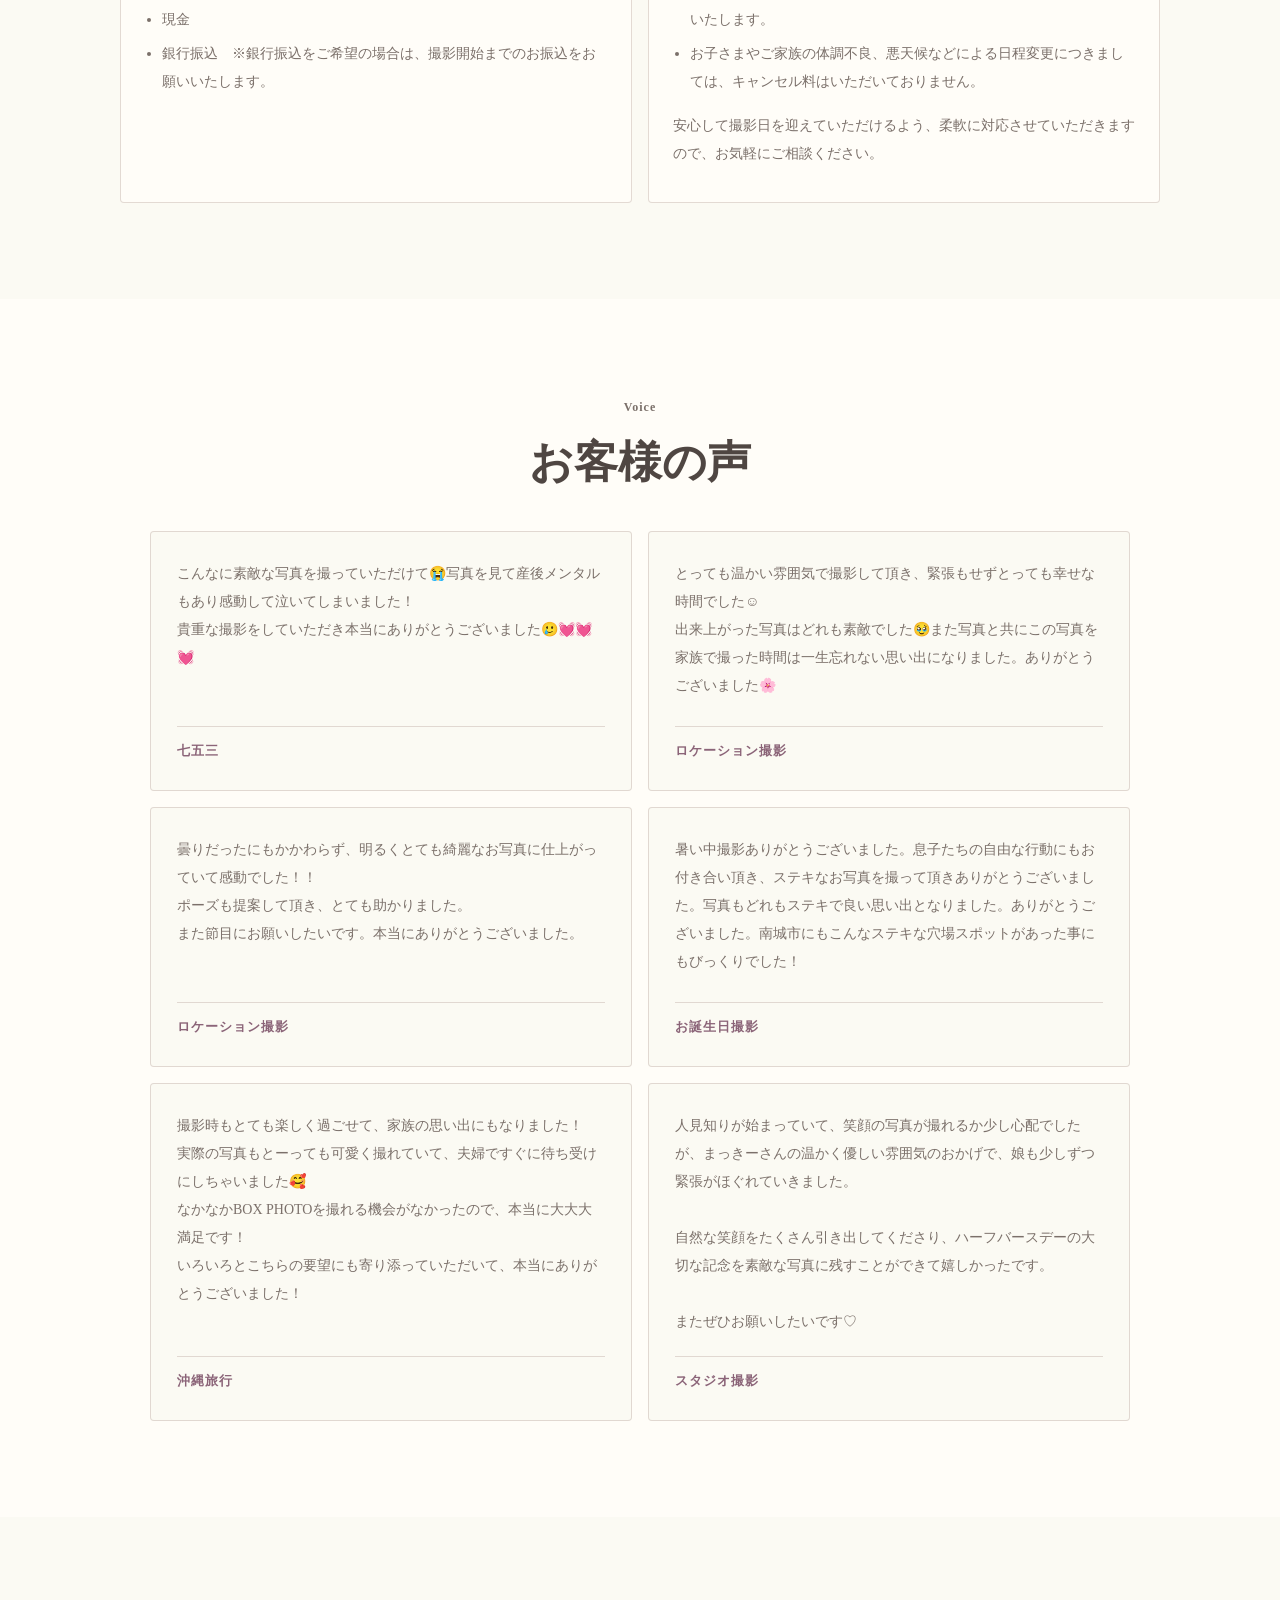
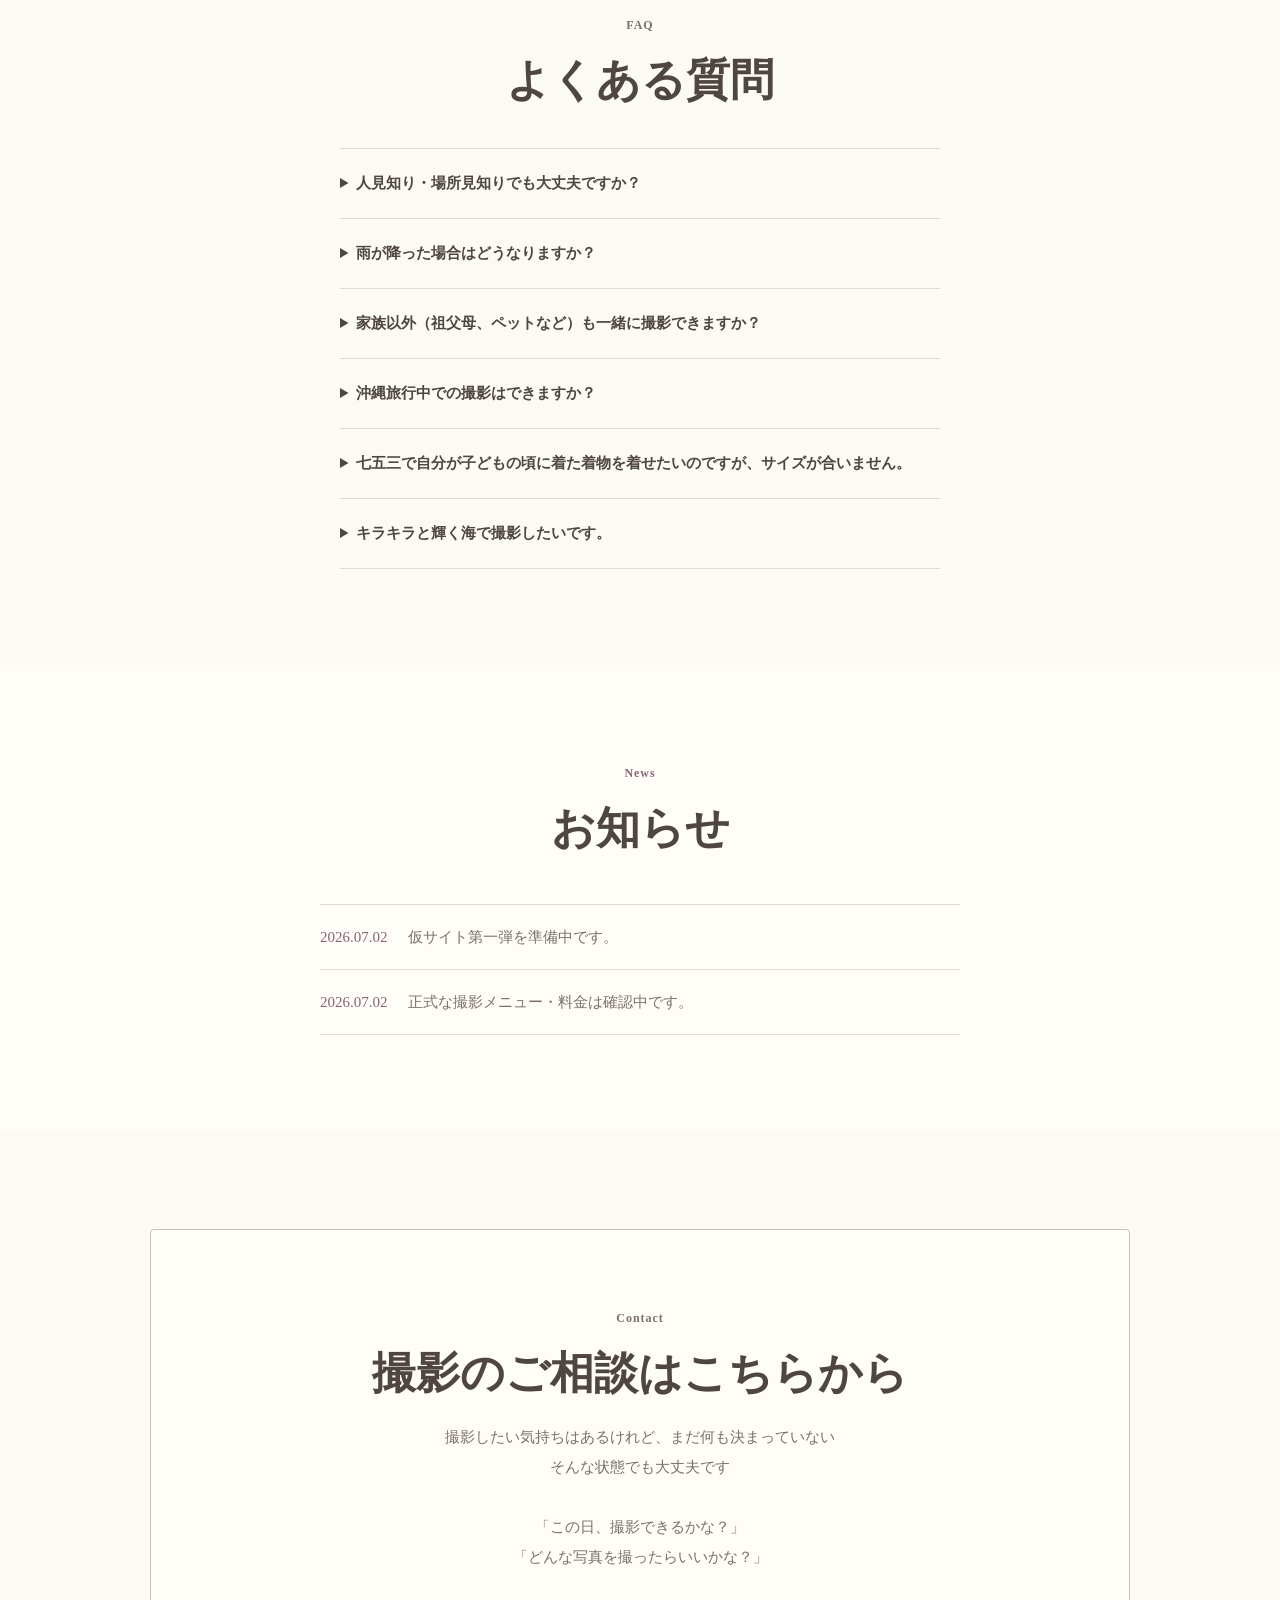
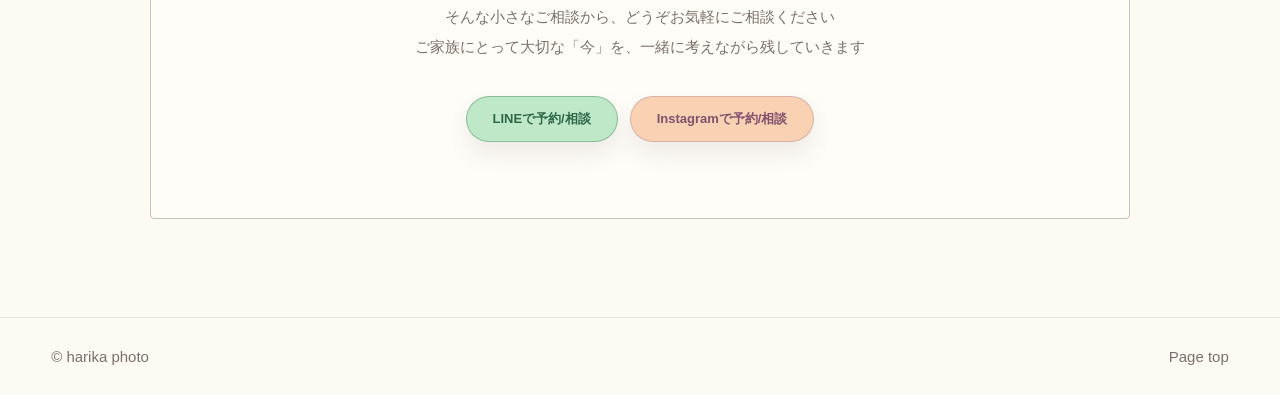
==== commit 568dfa64: "Align nav labels and menu tab behavior" ====
--- a/index.html
+++ b/index.html
@@ -6,14 +6,14 @@
     <meta name="description" content="まっきーは、自然な表情と空気感を大切に残すフォトグラファーの仮サイトです。" />
     <meta name="robots" content="noindex, nofollow, noarchive" />
     <title>harika photo | カメラマン仮サイト</title>
-    <link rel="stylesheet" href="assets/css/style.css?v=menu-detail-photo-20260727" />
+    <link rel="stylesheet" href="assets/css/style.css?v=nav-menu-mobile-photo-20260727" />
   </head>
   <body>
     <header class="site-header">
       <a class="brand" href="index.html" aria-label="トップページへ"><img class="brand-logo" src="assets/images/harika-photo-mark-centered.png" alt="" /><span>harika photo</span></a>
       <button class="nav-toggle" type="button" aria-expanded="false" aria-controls="site-nav"><span></span><span></span></button>
       <nav class="site-nav" id="site-nav">
-        <a href="#gallery">撮影ギャラリー</a><a href="#service">撮影メニュー</a><a href="#profile">自己紹介</a><a href="#flow">撮影の流れ</a><a href="#preparation">撮影前の準備ガイド</a><a href="#voices">お客様の声</a><a href="#faq">よくある質問</a><a href="#news">お知らせ</a><a href="english.html">For English</a><a href="#contact">ご予約・お問い合わせ</a>
+        <a href="#gallery">作例・ギャラリー</a><a href="#service">撮影メニュー</a><a href="#profile">自己紹介</a><a href="#flow">撮影の流れ</a><a href="#preparation">撮影前の準備ガイド</a><a href="#voices">お客様の声</a><a href="#faq">よくある質問</a><a href="#news">お知らせ</a><a href="english.html">For English</a><a href="#contact">ご予約・お問い合わせ</a>
       </nav>
     </header>
     <main>
@@ -38,6 +38,6 @@
       <section class="contact" id="contact" aria-labelledby="contact-title"><div class="contact-panel"><p class="eyebrow">Contact</p><h2 id="contact-title">撮影のご相談はこちらから</h2><p class="contact-text-desktop">撮影したい気持ちはあるけれど、まだ何も決まっていない<br />そんな状態でも大丈夫です<br /><br />「この日、撮影できるかな？」<br />「どんな写真を撮ったらいいかな？」<br /><br />そんな小さなご相談から、どうぞお気軽にご相談ください<br />ご家族にとって大切な「今」を、一緒に考えながら残していきます</p><p class="contact-text-mobile">撮影したい気持ちはあるけれど、<br />まだ何も決まっていない<br />そんな状態でも大丈夫です<br /><br />「この日、撮影できるかな？」<br />「どんな写真を撮ったらいいかな？」<br /><br />そんな小さなご相談から、<br />どうぞお気軽にご相談ください<br />ご家族にとって大切な「今」を、<br />一緒に考えながら残していきます</p><div class="contact-actions"><a class="button line-button" href="#" aria-disabled="true">LINEで予約/相談</a><a class="button instagram-button" href="#" aria-disabled="true">Instagramで予約/相談</a></div></div></section>
     </main>
     <footer class="site-footer"><p>&copy; harika photo</p><a href="#top">Page top</a></footer>
-    <script src="assets/js/main.js?v=gallery-full-20260727"></script>
+    <script src="assets/js/main.js?v=menu-tabs-no-scroll-20260727"></script>
   </body>
 </html>
--- a/assets/css/style.css
+++ b/assets/css/style.css
@@ -2035,6 +2035,19 @@
     padding: 24px 22px;
   }
 
+  .menu-detail-intro {
+    overflow: hidden;
+  }
+
+  .menu-detail-intro .menu-detail-photo {
+    width: calc(100% + 44px);
+    margin: -24px -22px 22px;
+    border-top: 0;
+    border-right: 0;
+    border-left: 0;
+    border-radius: var(--radius) var(--radius) 0 0;
+  }
+
   .english-page {
     padding-top: 24px;
     padding-right: 22px;
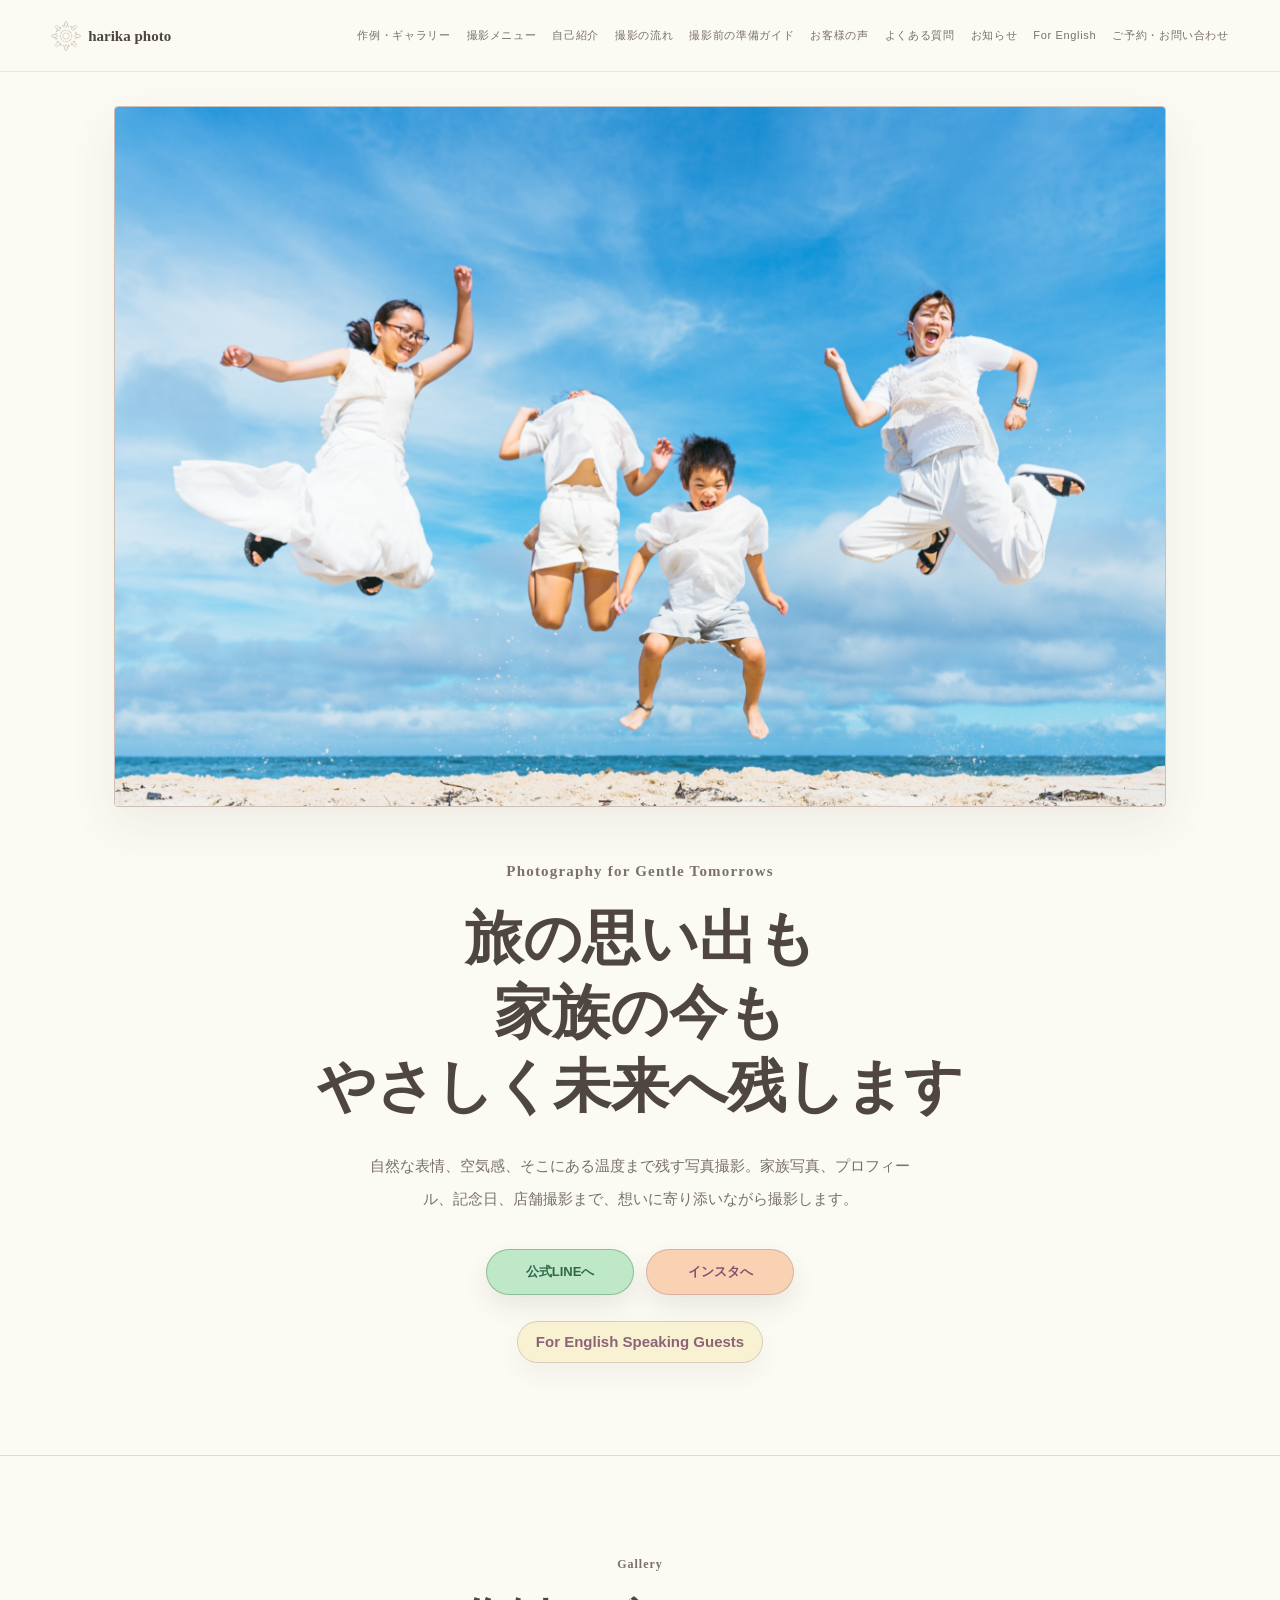
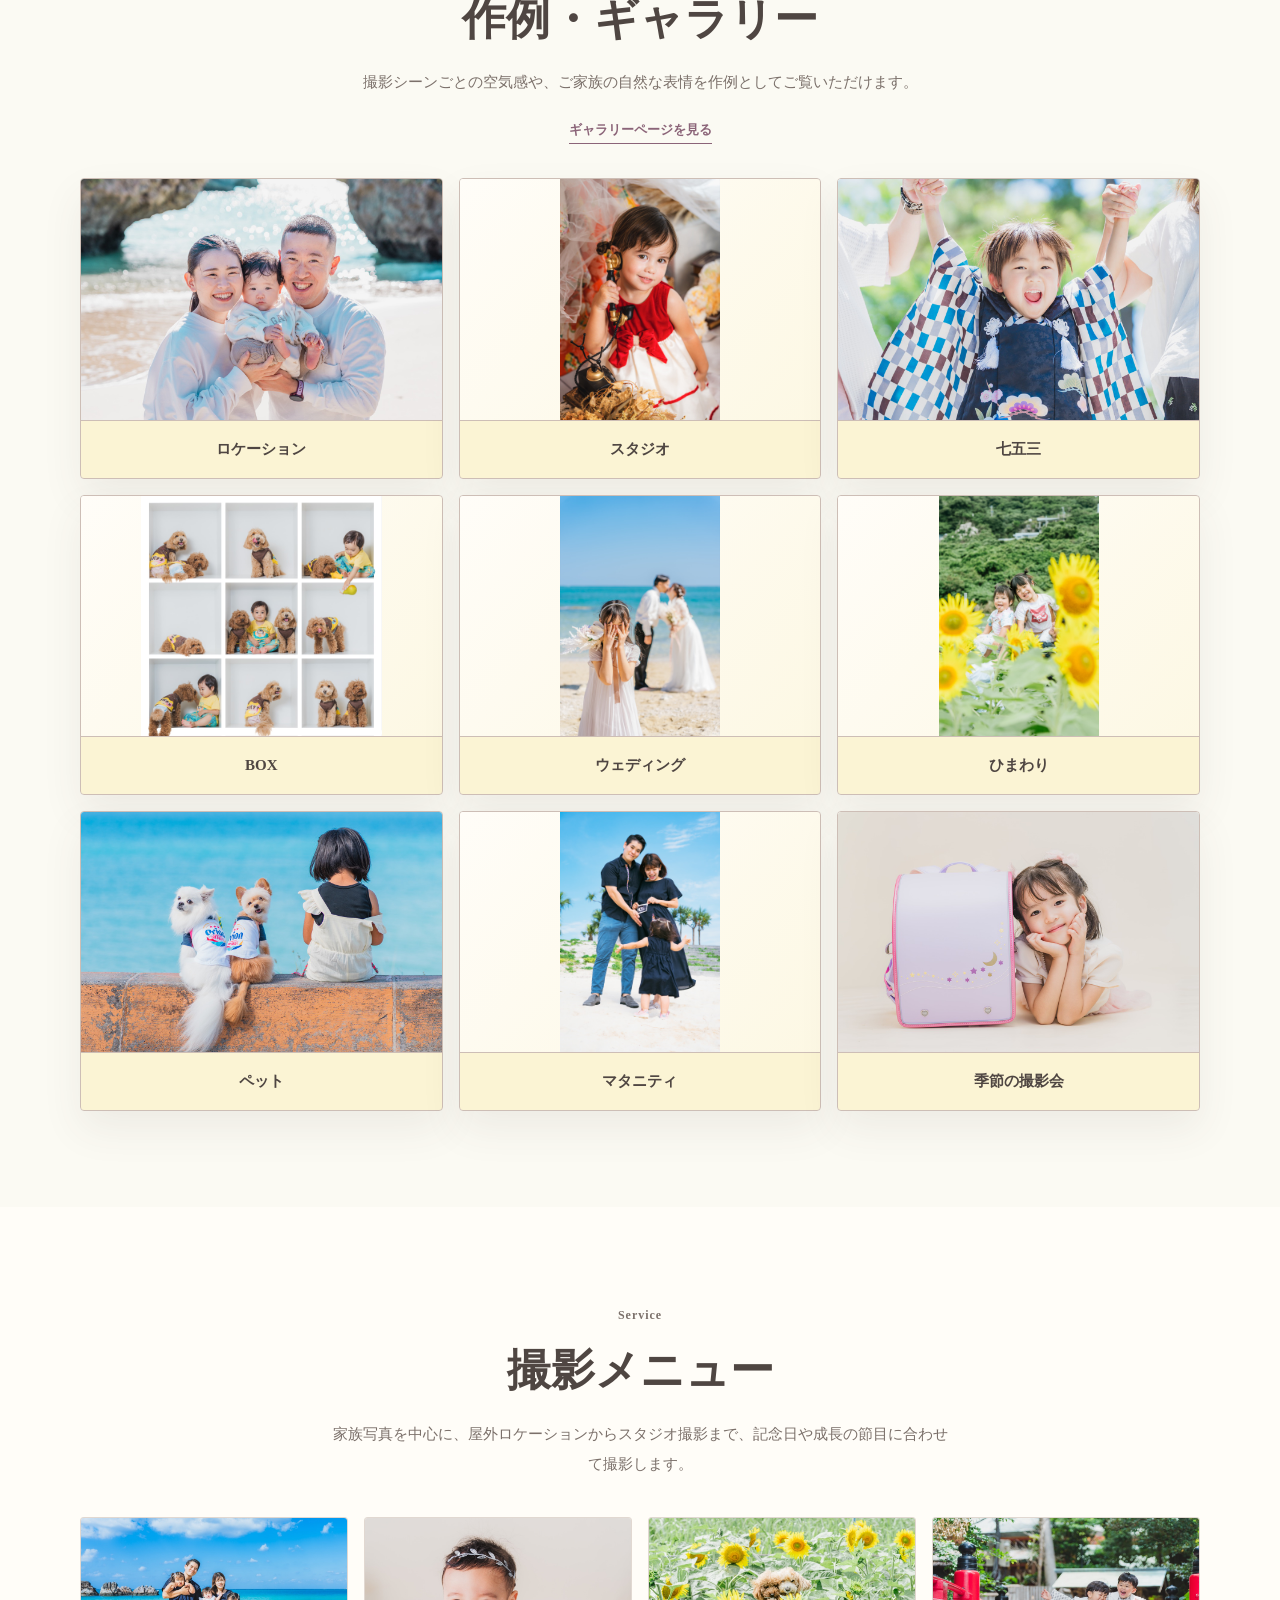
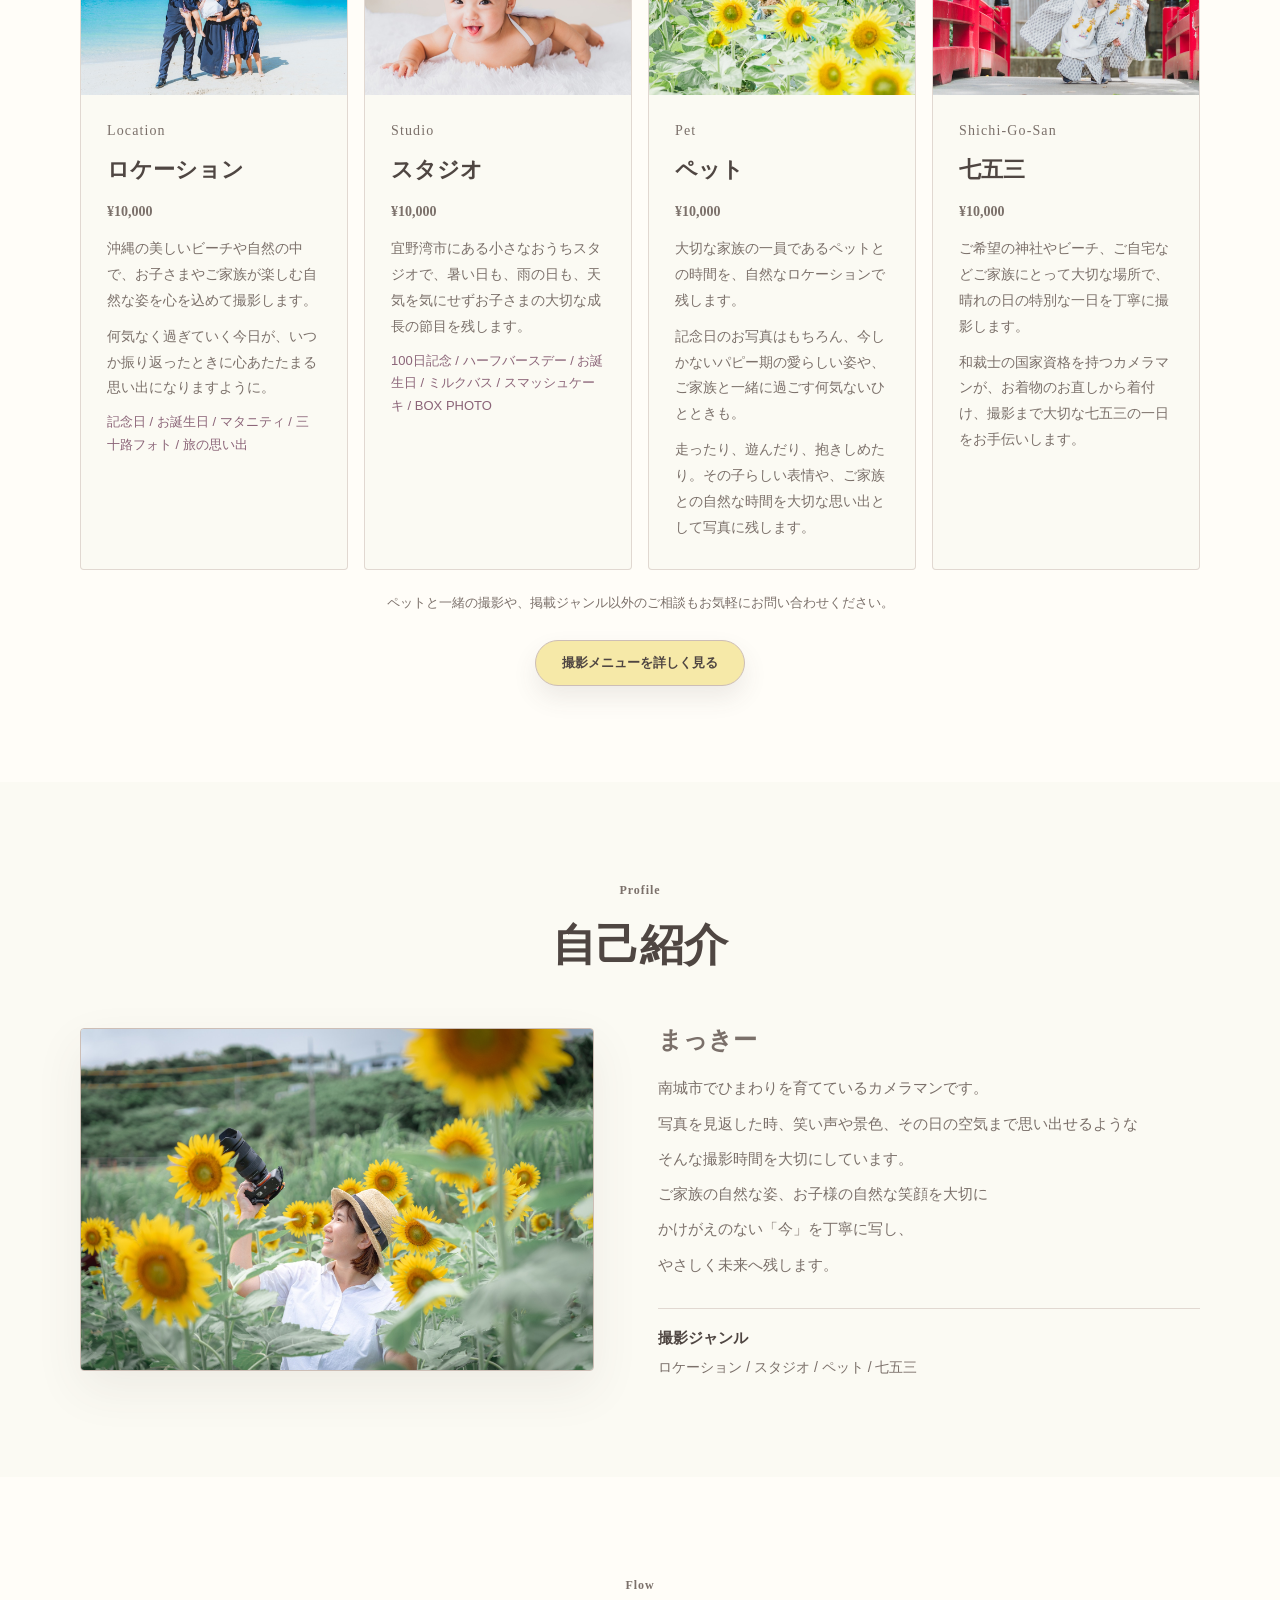
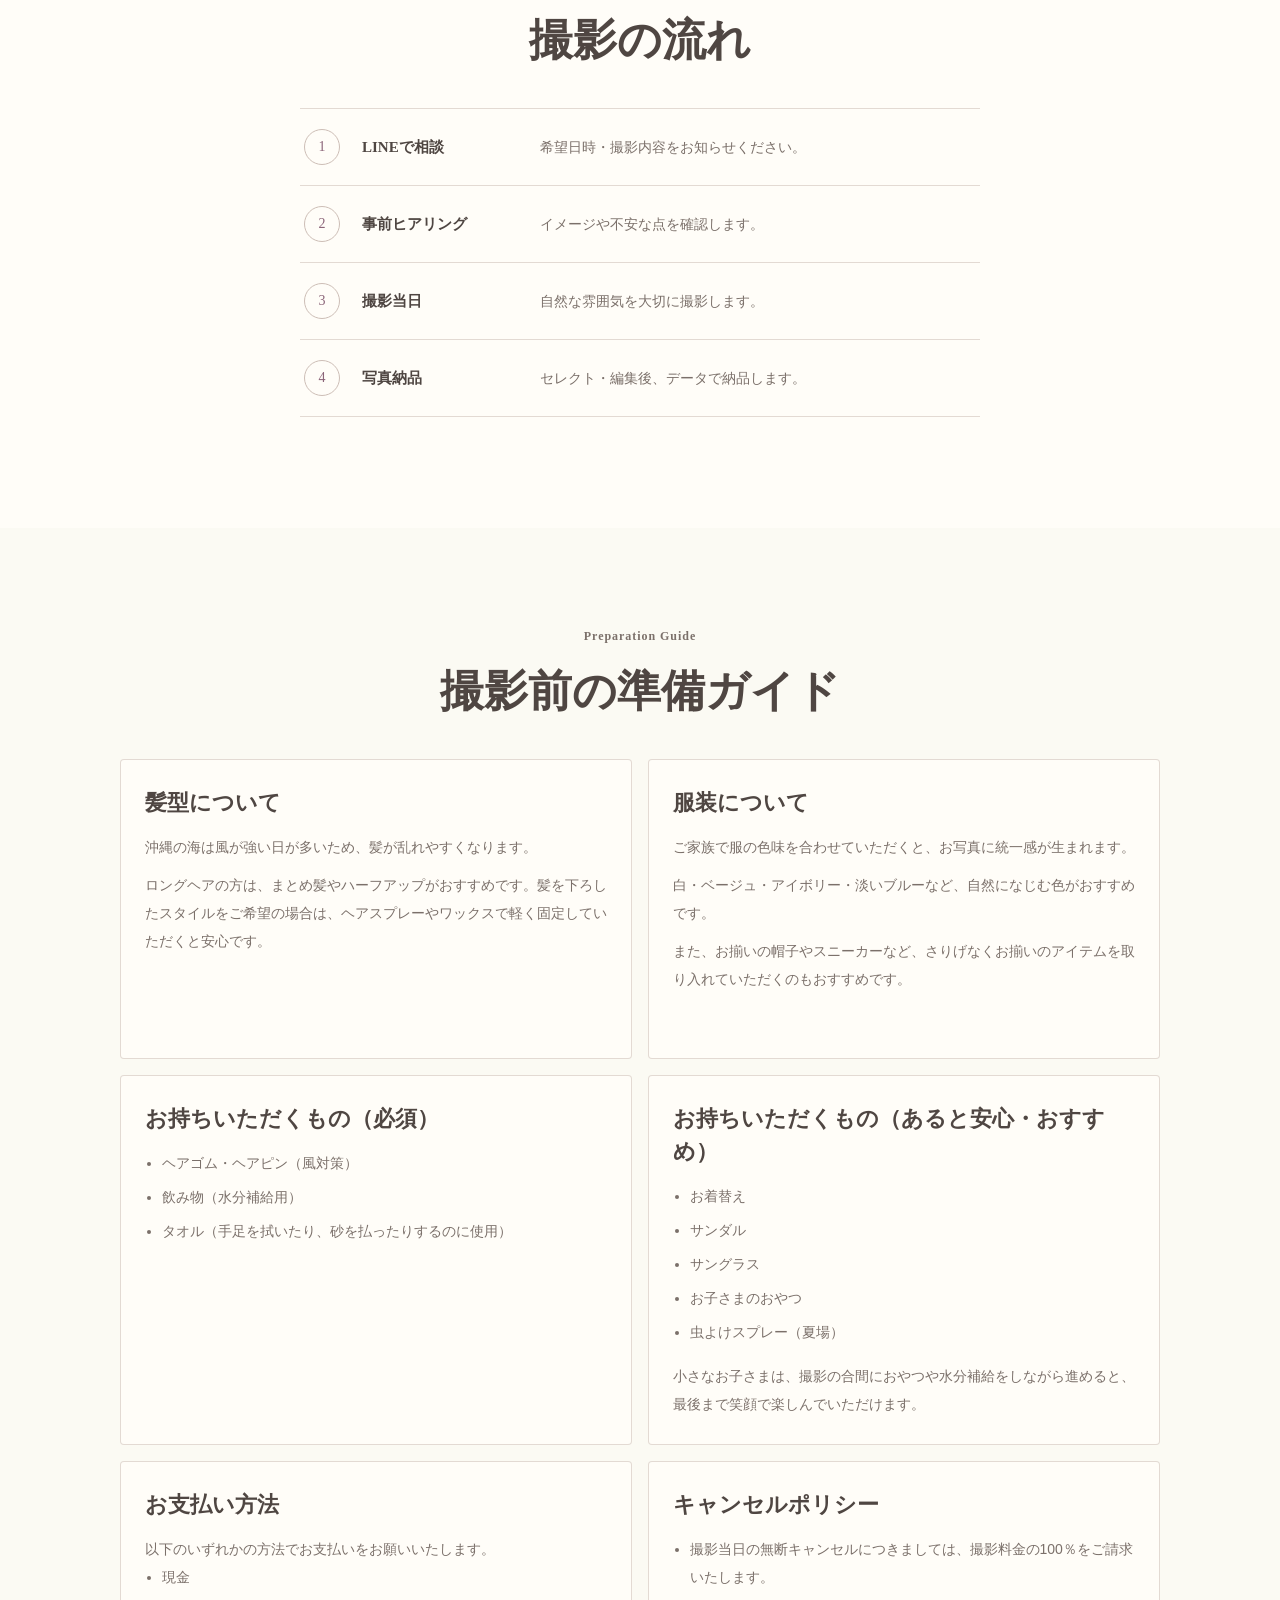
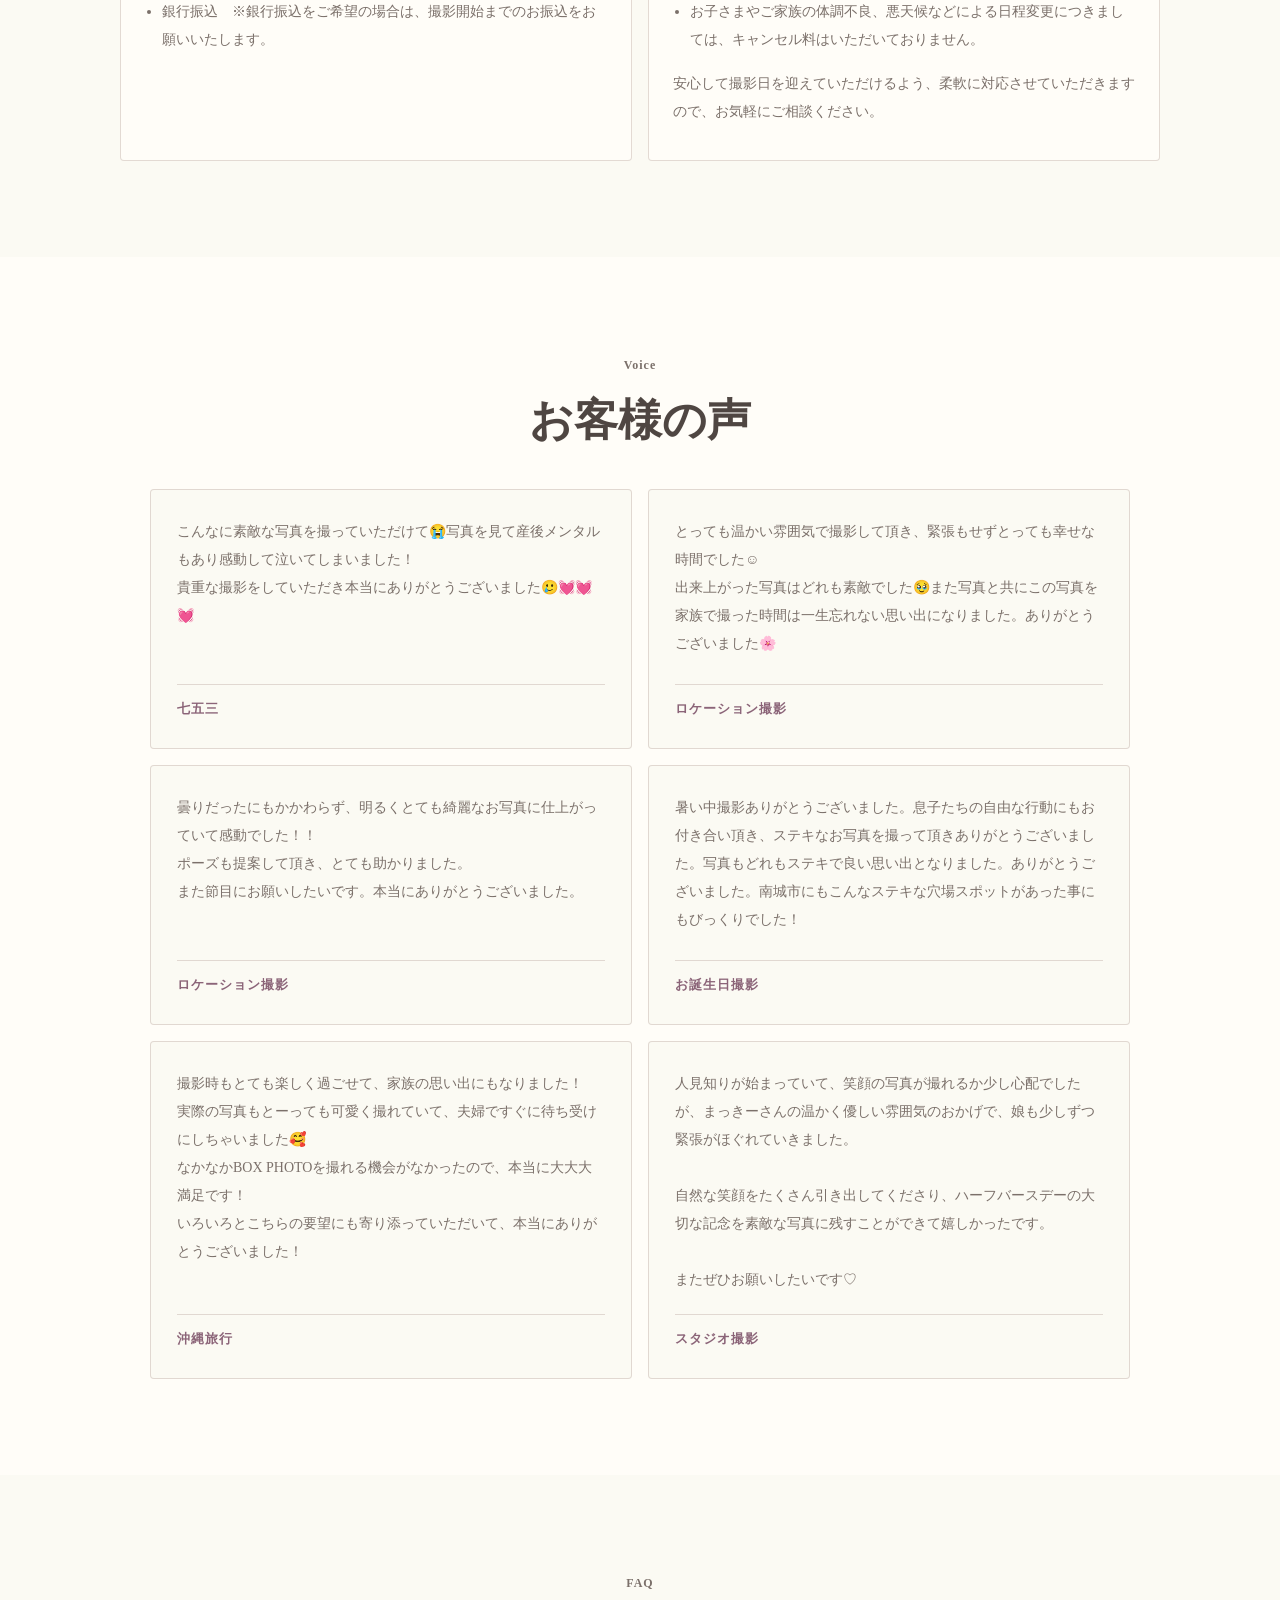
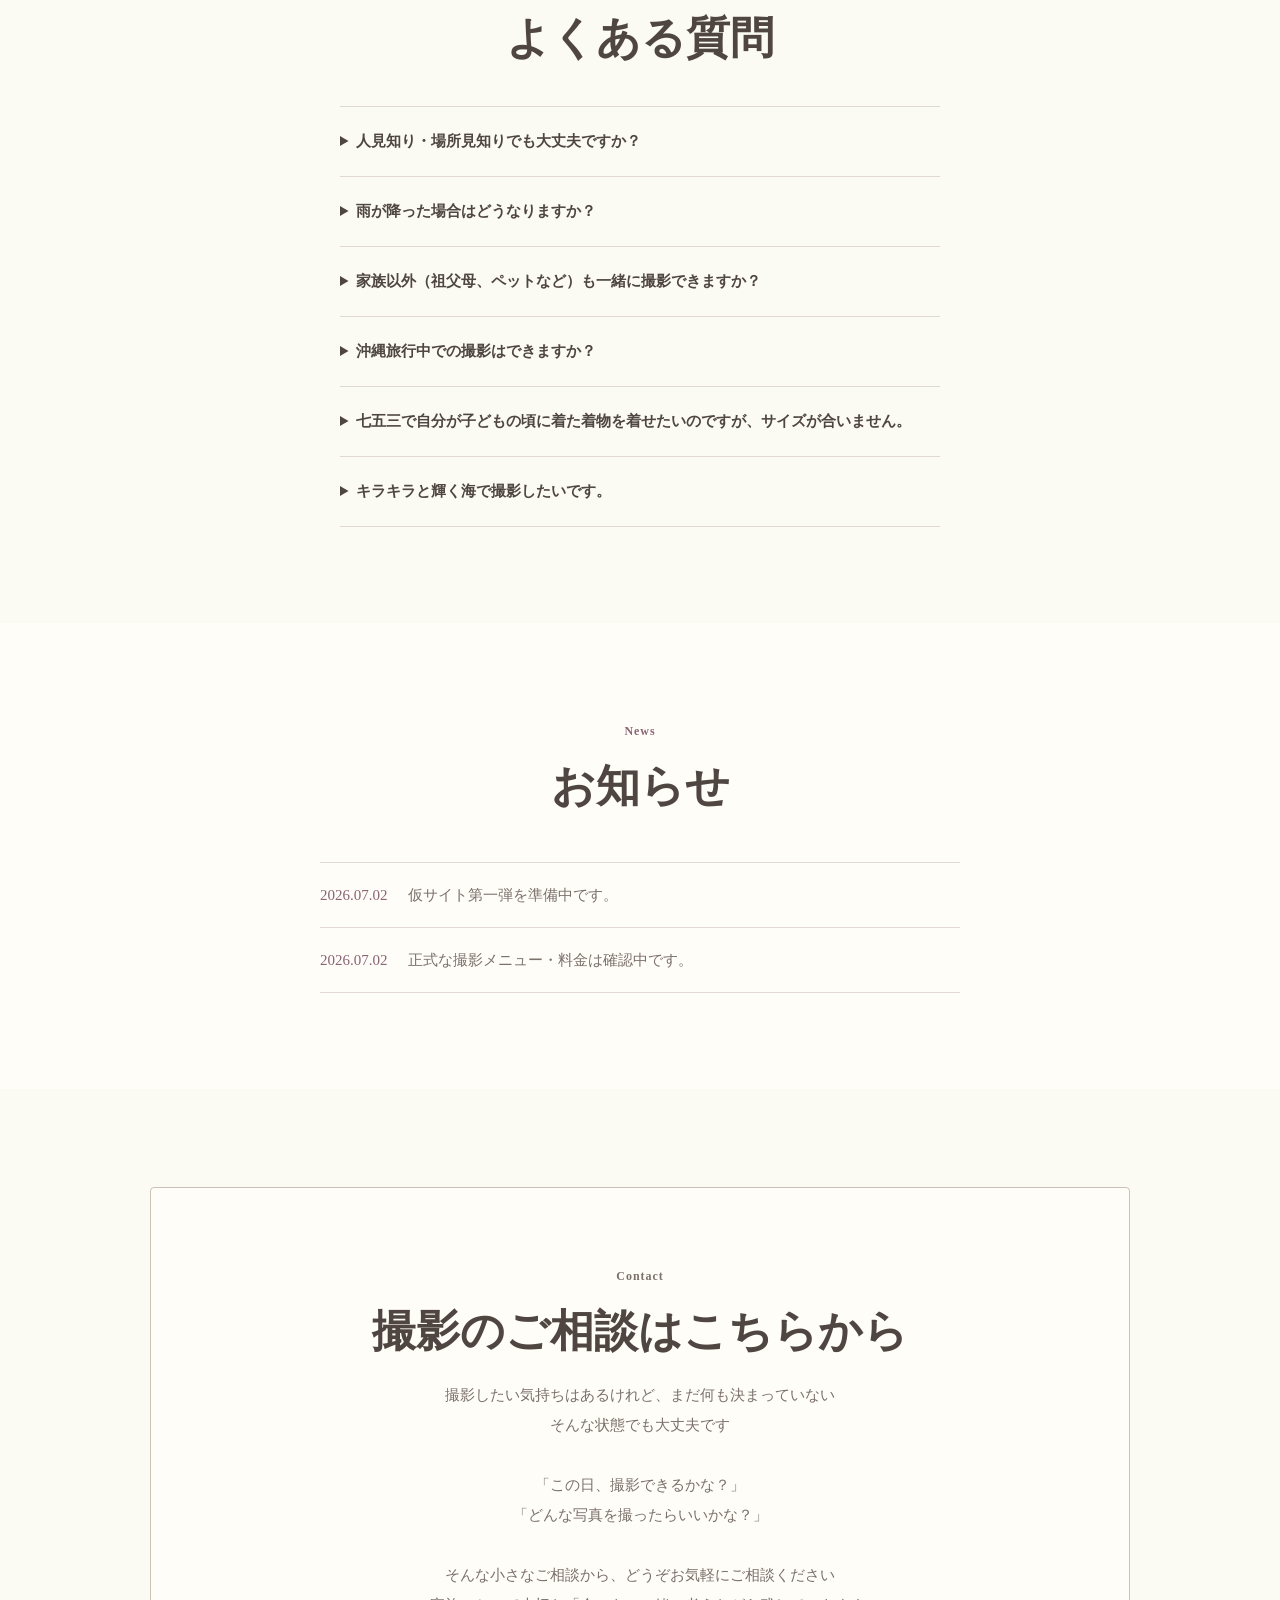
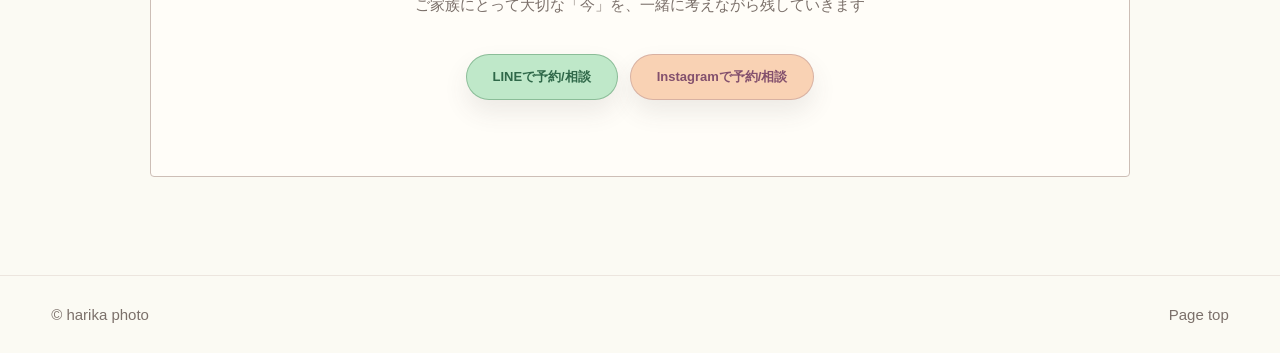
==== commit 9c00b9b1: "Tighten top page spacing" ====
--- a/index.html
+++ b/index.html
@@ -6,7 +6,7 @@
     <meta name="description" content="まっきーは、自然な表情と空気感を大切に残すフォトグラファーの仮サイトです。" />
     <meta name="robots" content="noindex, nofollow, noarchive" />
     <title>harika photo | カメラマン仮サイト</title>
-    <link rel="stylesheet" href="assets/css/style.css?v=nav-menu-mobile-photo-20260727" />
+    <link rel="stylesheet" href="assets/css/style.css?v=tighter-page-top-20260727" />
   </head>
   <body>
     <header class="site-header">
--- a/assets/css/style.css
+++ b/assets/css/style.css
@@ -121,7 +121,7 @@
   grid-template-columns: 1fr;
   gap: clamp(28px, 4vw, 48px);
   min-height: auto;
-  padding: clamp(42px, 6vw, 76px) clamp(20px, 5vw, 70px) clamp(58px, 8vw, 92px);
+  padding: clamp(18px, 3vw, 34px) clamp(20px, 5vw, 70px) clamp(58px, 8vw, 92px);
 }
 
 .hero-copy {
@@ -1138,7 +1138,7 @@
 }
 
 .page-hero {
-  padding: clamp(70px, 10vw, 130px) clamp(20px, 5vw, 70px) 44px;
+  padding: clamp(34px, 4vw, 50px) clamp(20px, 5vw, 70px) 44px;
 }
 
 .page-hero h1 {
@@ -1600,7 +1600,7 @@
   }
 
   .hero {
-    padding-top: 34px;
+    padding-top: 26px;
   }
 
   .hero-visual {
@@ -1822,6 +1822,7 @@
   }
 
   .hero {
+    padding-top: 22px;
     padding-right: 24px;
     padding-left: 24px;
   }
@@ -2018,6 +2019,10 @@
     padding-top: 0;
   }
 
+  .page-hero {
+    padding-top: 34px;
+  }
+
   .menu-tab-wrap {
     top: 66px;
     gap: 8px;
